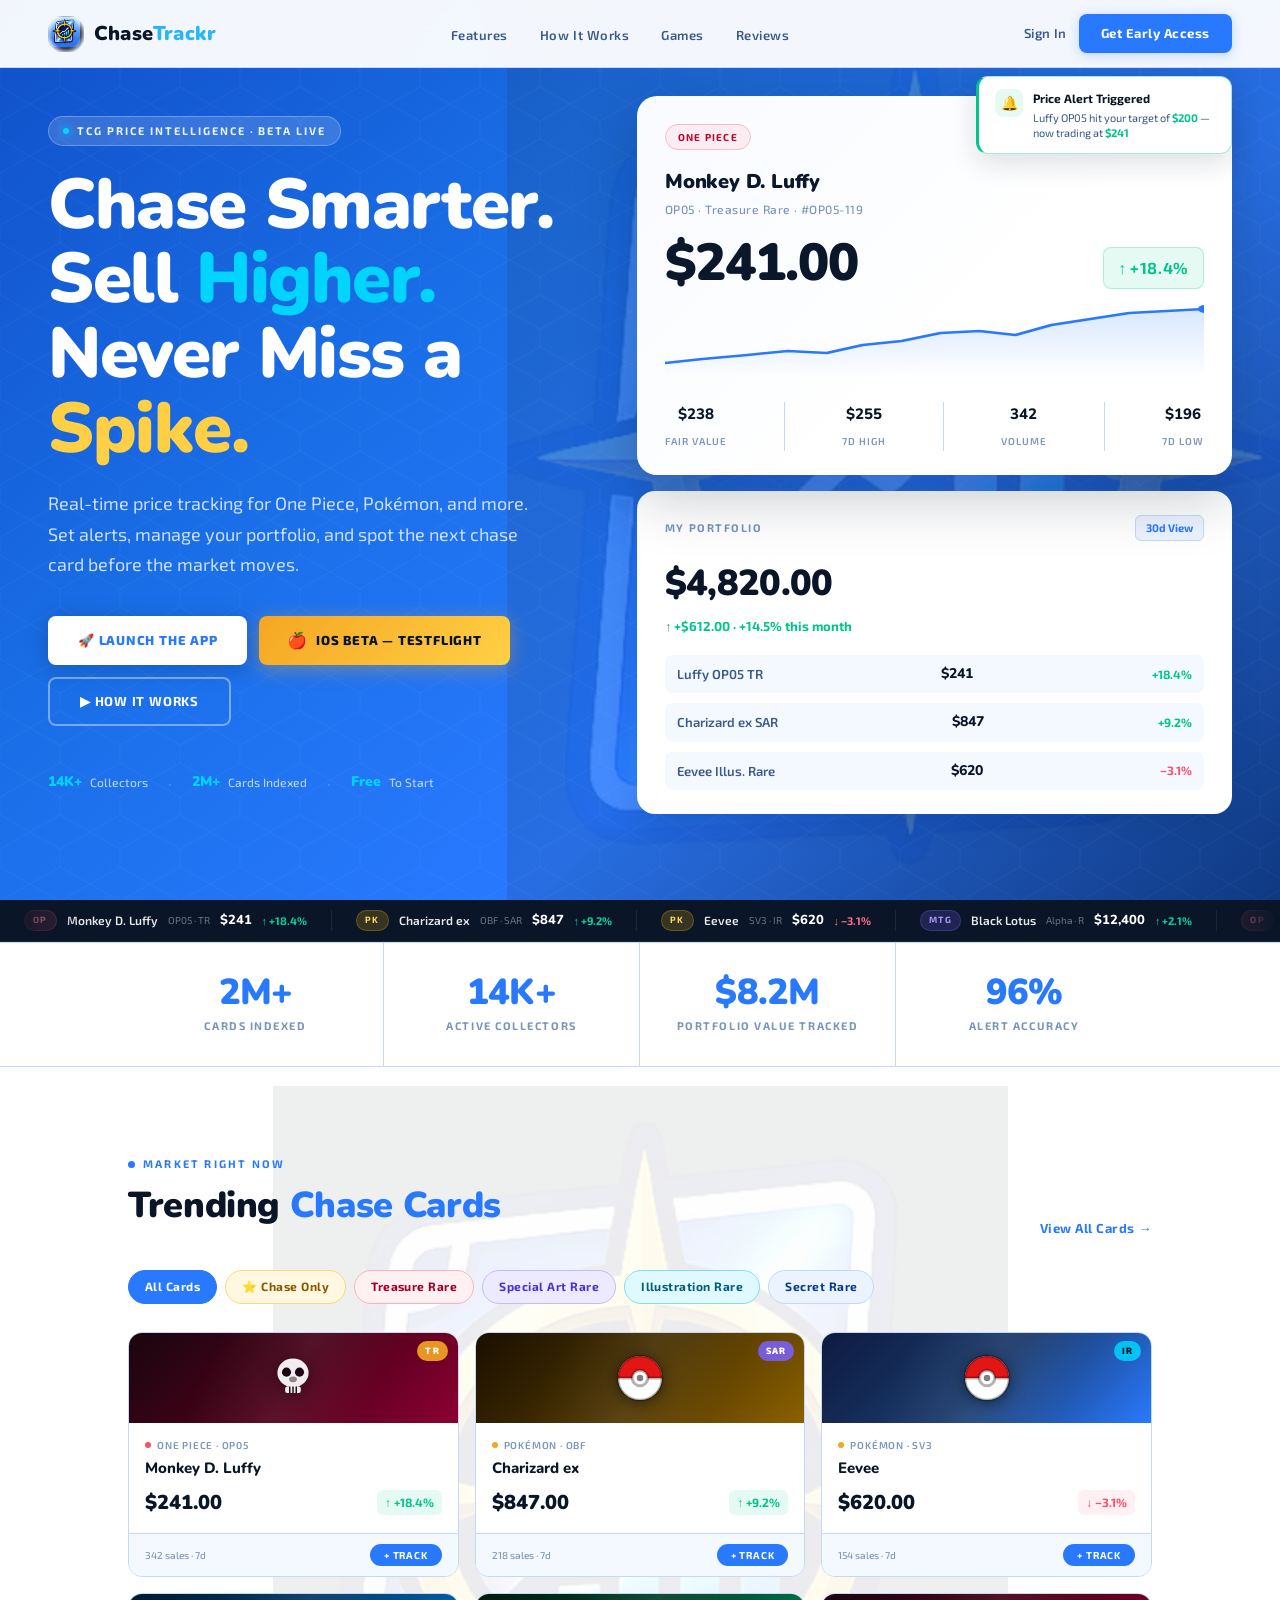
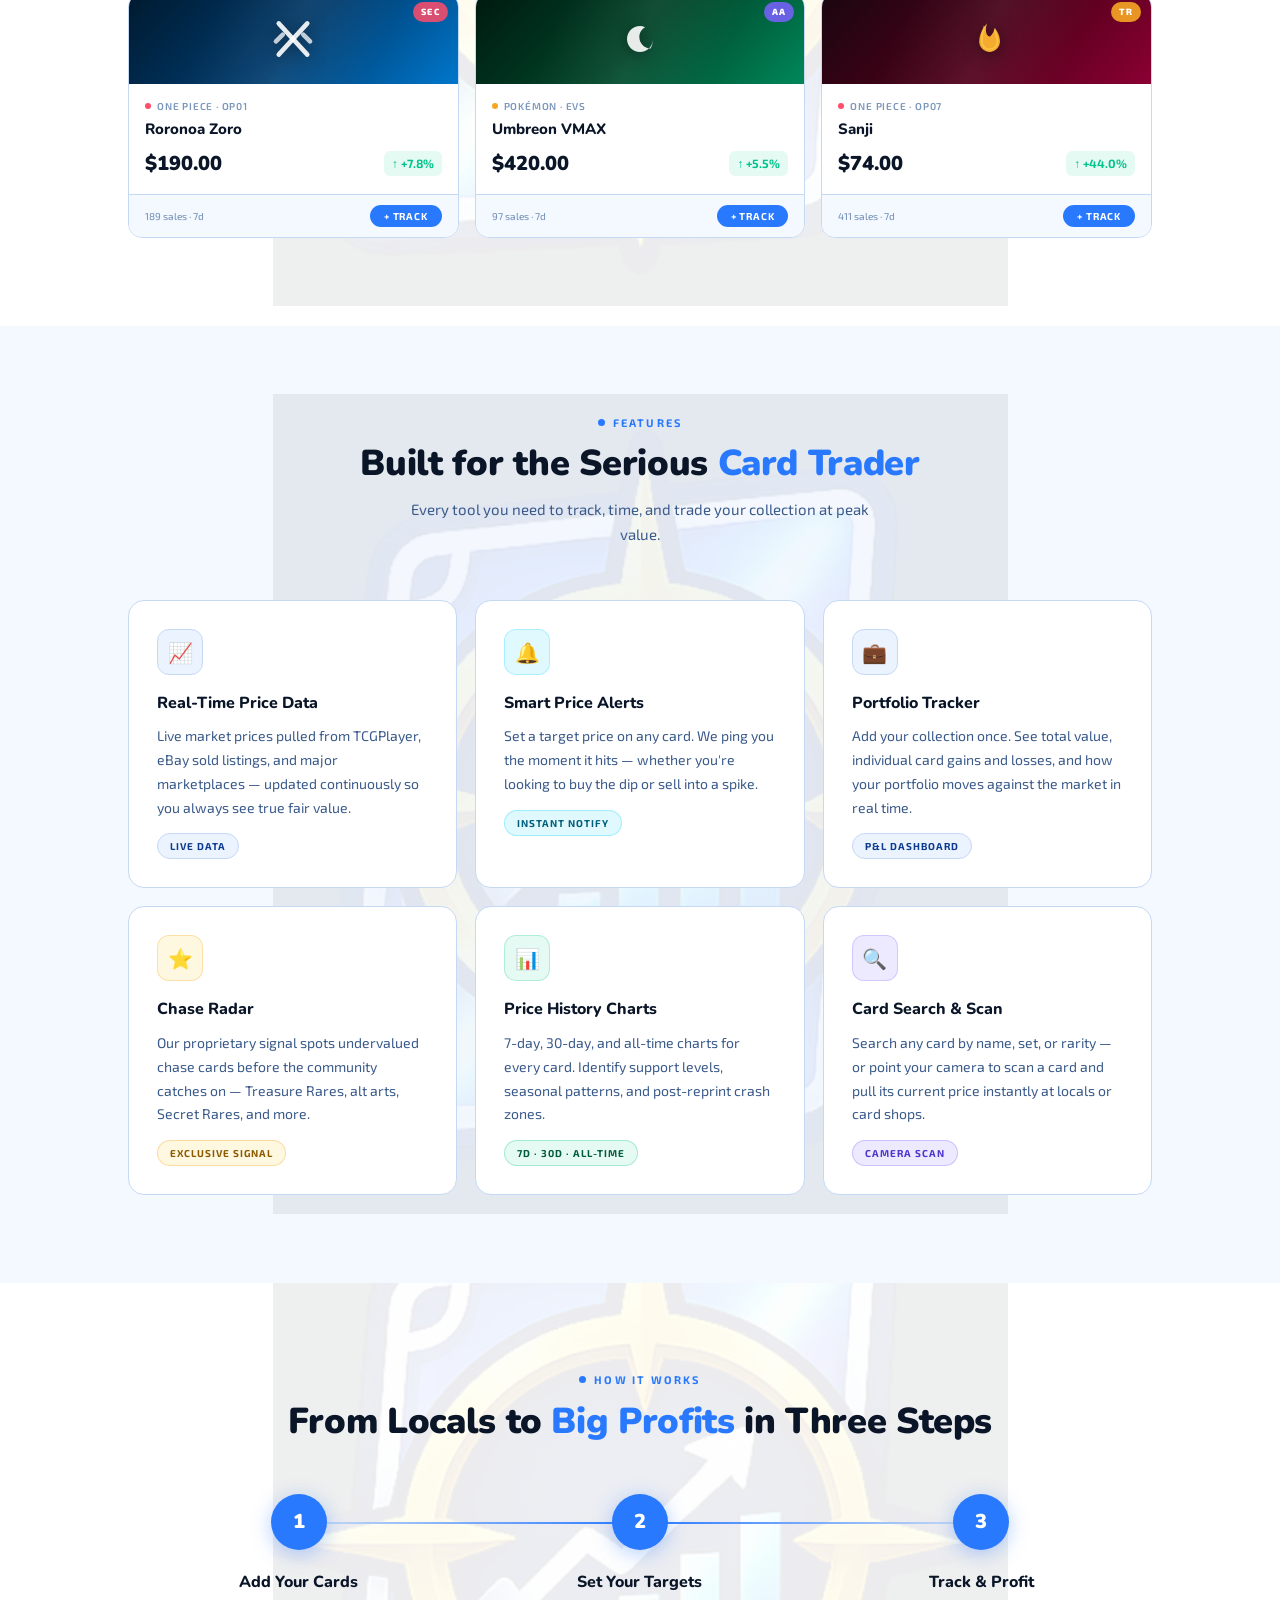
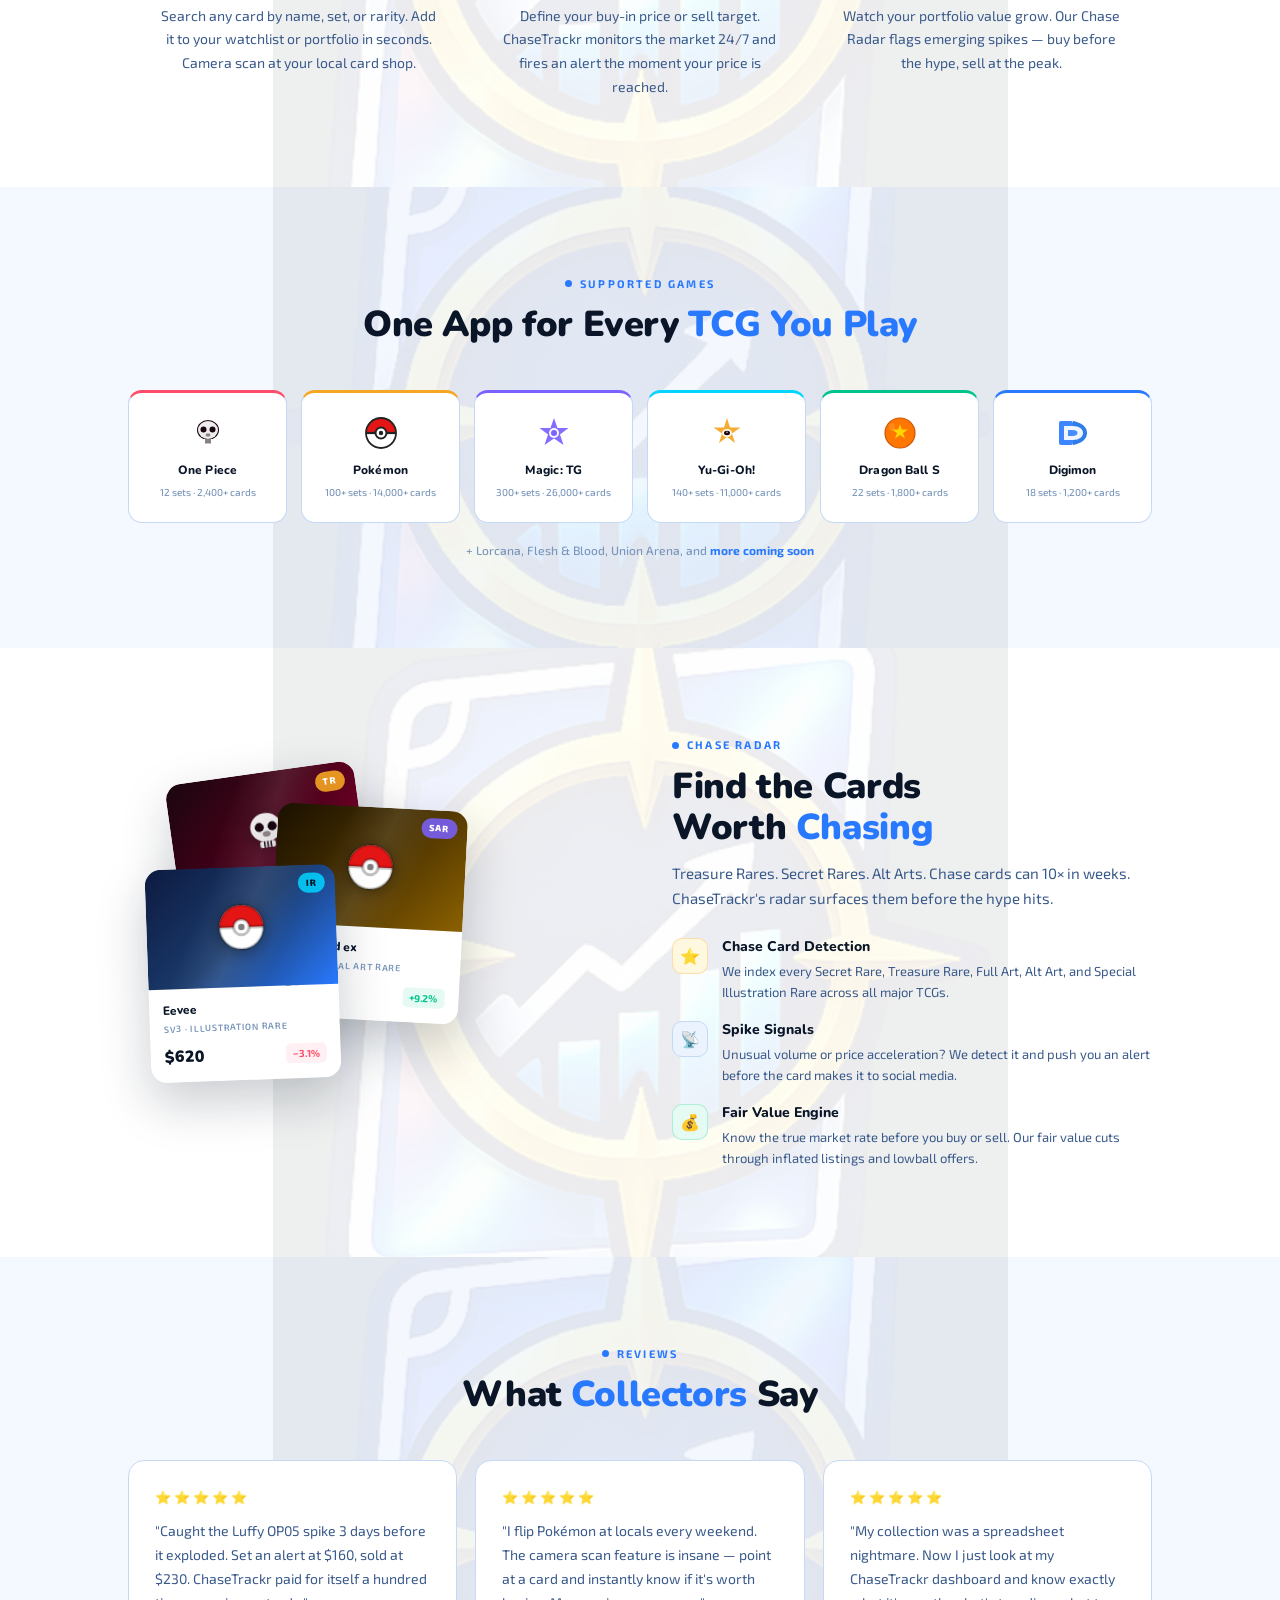
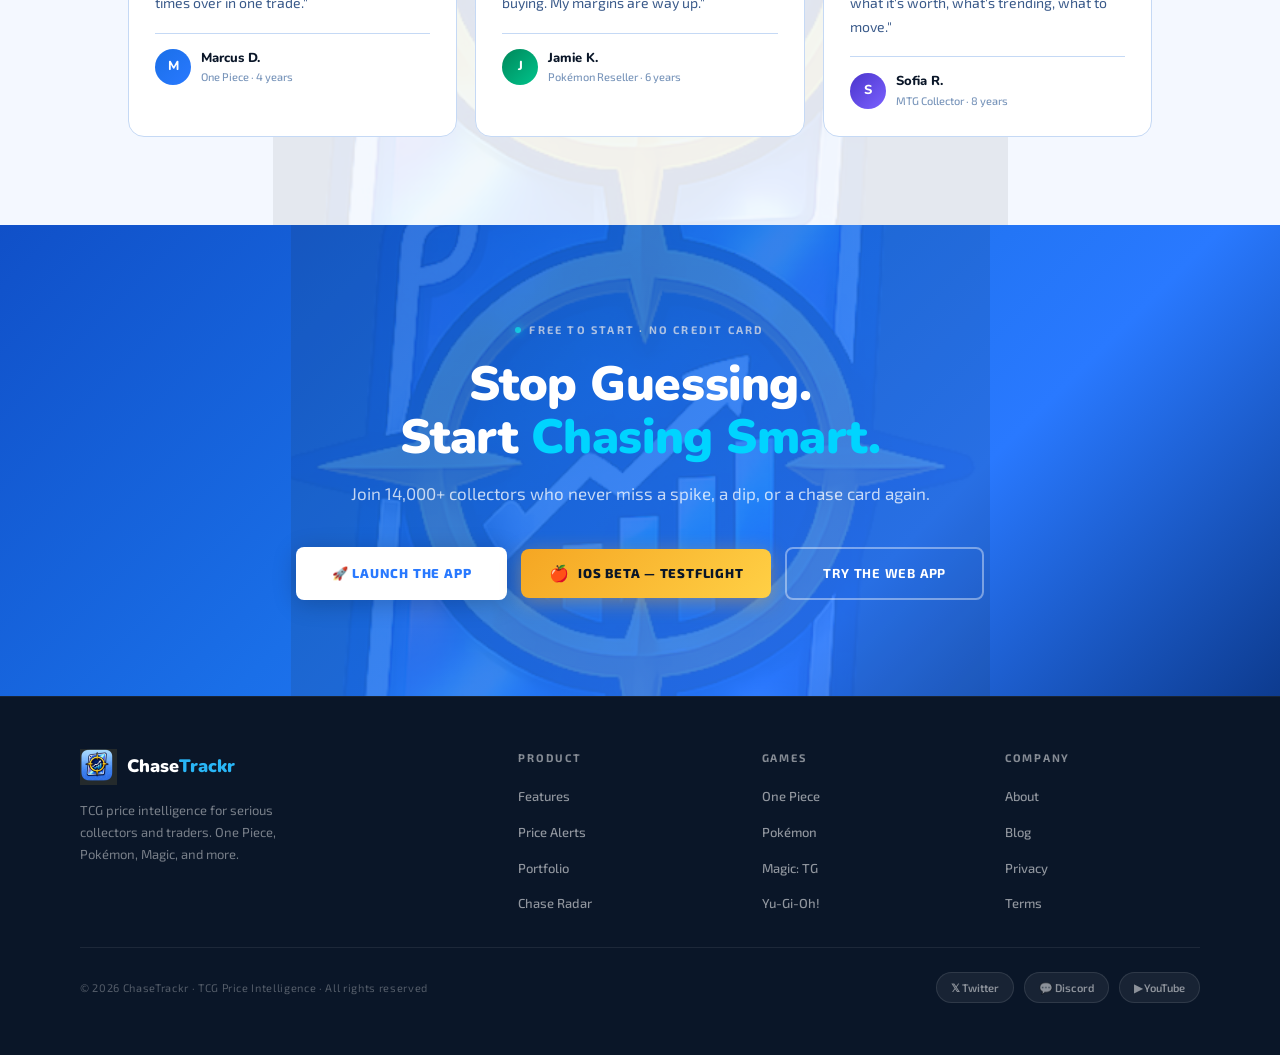
==== index.html @ caf16daa "Initial commit" ====
<!DOCTYPE html>
<html lang="en">
<head>
  <meta charset="UTF-8" />
  <meta name="viewport" content="width=device-width, initial-scale=1.0" />
  <title>ChaseTrackr — TCG Price Intelligence</title>
  <link rel="preconnect" href="https://fonts.googleapis.com" />
  <link rel="preconnect" href="https://fonts.gstatic.com" crossorigin />
  <link href="https://fonts.googleapis.com/css2?family=Nunito:wght@400;600;700;800;900&family=Exo+2:wght@400;500;600;700;800&display=swap" rel="stylesheet" />
  <style>
    *, *::before, *::after { box-sizing: border-box; margin: 0; padding: 0; }

    :root {
      --blue:      #2979FF;
      --blue-h:    #1A6FE8;
      --blue-deep: #0D3B8F;
      --blue-pale: #EBF3FF;
      --blue-pale2:#D6E8FF;
      --cyan:      #00D4FF;
      --cyan2:     #29B6F6;
      --gold:      #F5A623;
      --gold2:     #FFD045;
      --navy:      #0A1628;
      --bg:        #F4F8FF;
      --surface:   #EBF3FF;
      --white:     #FFFFFF;
      --border:    #C5D9F5;
      --border2:   #D8E8FF;
      --text:      #0A1628;
      --text-mid:  #3A5A8A;
      --muted:     #7A96BB;
      --green:     #00C48C;
      --green-bg:  #E6FAF4;
      --red:       #FF4D6A;
      --red-bg:    #FFF0F3;
      --purple:    #7B61FF;
    }

    html { scroll-behavior: smooth; }

    body {
      background: var(--bg);
      color: var(--text);
      font-family: 'Exo 2', sans-serif;
      font-size: 16px;
      line-height: 1.6;
      overflow-x: hidden;
    }

    /* ══ NAV ══════════════════════════════════════════════ */
    nav {
      position: fixed; top: 0; left: 0; right: 0; z-index: 200;
      display: flex; align-items: center; justify-content: space-between;
      padding: 0 48px; height: 68px;
      background: rgba(255,255,255,0.95);
      backdrop-filter: blur(20px);
      border-bottom: 1px solid var(--border);
      box-shadow: 0 1px 12px rgba(41,121,255,0.08);
    }

    .nav-logo { display: flex; align-items: center; gap: 10px; text-decoration: none; }

    .nav-icon {
      height: 36px; width: 36px;
      object-fit: cover; border-radius: 9px;
      display: block;
      -webkit-mask-image: radial-gradient(circle at center, black 55%, transparent 78%);
      mask-image: radial-gradient(circle at center, black 55%, transparent 78%);
    }

    .nav-wordmark {
      font-family: 'Nunito', sans-serif; font-size: 20px; font-weight: 900;
      letter-spacing: 0.01em; color: var(--navy);
    }
    .nav-wordmark .cyan { color: var(--cyan2); }

    .nav-links { display: flex; align-items: center; gap: 32px; list-style: none; }
    .nav-links a {
      font-size: 13px; font-weight: 600; letter-spacing: 0.04em;
      color: var(--text-mid); text-decoration: none; transition: color 0.18s;
    }
    .nav-links a:hover { color: var(--blue); }

    .nav-right { display: flex; align-items: center; gap: 12px; }

    .btn-nav-ghost {
      font-family: 'Exo 2', sans-serif; font-size: 13px; font-weight: 600;
      color: var(--text-mid); text-decoration: none; transition: color 0.18s;
      letter-spacing: 0.03em;
    }
    .btn-nav-ghost:hover { color: var(--blue); }

    .btn-nav {
      background: var(--blue); color: #fff;
      font-family: 'Exo 2', sans-serif; font-size: 13px; font-weight: 700;
      letter-spacing: 0.04em; border: none; border-radius: 8px;
      padding: 9px 22px; cursor: pointer; text-decoration: none;
      transition: background 0.18s, transform 0.15s, box-shadow 0.18s;
      box-shadow: 0 2px 12px rgba(41,121,255,0.28);
    }
    .btn-nav:hover { background: var(--blue-h); transform: translateY(-1px); box-shadow: 0 4px 18px rgba(41,121,255,0.38); }
    .btn-nav:active { transform: scale(0.97); }

    /* ══ HERO ═════════════════════════════════════════════ */
    .hero {
      position: relative;
      min-height: 100vh;
      display: grid; grid-template-columns: 1fr 1.1fr;
      align-items: center; gap: 48px;
      padding: 90px 48px 80px;
      background: linear-gradient(135deg, #1050C8 0%, #1A6FE8 35%, #2979FF 65%, #0D3B8F 100%);
      overflow: hidden;
    }

    /* hero background hex pattern */
    .hero::after {
      content: '';
      position: absolute; inset: 0;
      background-image: url("data:image/svg+xml,%3Csvg width='60' height='52' viewBox='0 0 60 52' xmlns='http://www.w3.org/2000/svg'%3E%3Cpath d='M30 0 L60 17.3 L60 34.7 L30 52 L0 34.7 L0 17.3 Z' fill='none' stroke='rgba(255,255,255,0.04)' stroke-width='1'/%3E%3C/svg%3E");
      background-size: 60px 52px;
      pointer-events: none; z-index: 0;
    }

    /* watermark on hero */
    .hero-watermark {
      position: absolute; top: 50%; right: -80px;
      transform: translateY(-50%);
      width: 900px; height: 900px;
      object-fit: contain;
      opacity: 0.13;
      filter: blur(0.5px);
      pointer-events: none; user-select: none; z-index: 0;
    }

    .hero-left { position: relative; z-index: 1; }

    .hero-eyebrow {
      display: inline-flex; align-items: center; gap: 8px;
      background: rgba(255,255,255,0.15); border: 1px solid rgba(255,255,255,0.25);
      border-radius: 100px; padding: 5px 14px; margin-bottom: 22px;
    }
    .eyebrow-dot {
      width: 6px; height: 6px; border-radius: 50%; background: var(--cyan);
      box-shadow: 0 0 8px var(--cyan);
      animation: blink 2s ease-in-out infinite;
    }
    @keyframes blink { 0%,100%{opacity:1} 50%{opacity:0.3} }
    .eyebrow-text {
      font-size: 11px; font-weight: 700; letter-spacing: 0.18em;
      text-transform: uppercase; color: rgba(255,255,255,0.9);
    }

    .hero-h1 {
      font-family: 'Nunito', sans-serif; font-weight: 900;
      font-size: clamp(44px, 5.5vw, 74px); letter-spacing: -0.02em;
      line-height: 1.06; margin-bottom: 22px; color: #fff;
    }
    .hero-h1 .cyan { color: var(--cyan); }
    .hero-h1 .gold { color: var(--gold2); }

    .hero-sub {
      font-size: 18px; font-weight: 400; color: rgba(255,255,255,0.78);
      max-width: 500px; line-height: 1.7; margin-bottom: 36px;
    }

    .hero-ctas { display: flex; align-items: center; gap: 12px; flex-wrap: wrap; margin-bottom: 44px; }

    .btn-hero-primary {
      background: #fff; color: var(--blue);
      font-family: 'Exo 2', sans-serif; font-size: 13px; font-weight: 800;
      letter-spacing: 0.06em; text-transform: uppercase;
      border: none; border-radius: 8px; padding: 14px 30px;
      cursor: pointer; text-decoration: none; display: inline-block;
      box-shadow: 0 4px 24px rgba(0,0,0,0.2);
      transition: transform 0.15s, box-shadow 0.18s;
    }
    .btn-hero-primary:hover { transform: translateY(-2px); box-shadow: 0 8px 32px rgba(0,0,0,0.28); }
    .btn-hero-primary:active { transform: scale(0.97); }

    .btn-hero-outline {
      background: transparent; color: #fff;
      font-family: 'Exo 2', sans-serif; font-size: 13px; font-weight: 700;
      letter-spacing: 0.06em; text-transform: uppercase;
      border: 2px solid rgba(255,255,255,0.4); border-radius: 8px;
      padding: 12px 30px; cursor: pointer; text-decoration: none; display: inline-block;
      transition: border-color 0.18s, background 0.18s, transform 0.15s;
    }
    .btn-hero-outline:hover { border-color: rgba(255,255,255,0.8); background: rgba(255,255,255,0.1); transform: translateY(-2px); }

    .btn-beta {
      background: linear-gradient(135deg, var(--gold), #FFD045);
      color: var(--navy);
      font-family: 'Exo 2', sans-serif; font-size: 13px; font-weight: 800;
      letter-spacing: 0.06em; text-transform: uppercase;
      border: none; border-radius: 8px; padding: 14px 28px;
      cursor: pointer; text-decoration: none; display: inline-flex;
      align-items: center; gap: 8px;
      box-shadow: 0 4px 20px rgba(245,166,35,0.4);
      transition: filter 0.18s, transform 0.15s, box-shadow 0.18s;
      white-space: nowrap;
    }
    .btn-beta:hover { filter: brightness(1.08); transform: translateY(-2px); box-shadow: 0 8px 28px rgba(245,166,35,0.55); }
    .btn-beta:active { transform: scale(0.97); }
    .btn-beta-icon { font-size: 16px; line-height: 1; }

    .hero-trust {
      display: flex; align-items: center; gap: 20px; flex-wrap: wrap;
    }
    .trust-item {
      display: flex; align-items: center; gap: 8px;
      font-size: 12px; font-weight: 500; color: rgba(255,255,255,0.68);
    }
    .trust-num {
      font-family: 'Nunito', sans-serif; font-size: 14px; font-weight: 900;
      color: var(--cyan);
    }
    .trust-sep { color: rgba(255,255,255,0.25); font-size: 16px; }

    /* ── hero right: price card UI ── */
    .hero-right {
      position: relative; z-index: 1;
      display: flex; flex-direction: column; gap: 16px;
    }

    .price-card {
      background: #fff; border-radius: 20px;
      padding: 28px 28px 24px;
      box-shadow: 0 20px 60px rgba(10,22,40,0.25), 0 0 0 1px rgba(41,121,255,0.1);
      position: relative; overflow: hidden;
    }
    .price-card::before {
      content: ''; position: absolute; inset: 0;
      background: linear-gradient(135deg, rgba(41,121,255,0.03) 0%, transparent 60%);
      pointer-events: none;
    }

    .pc-top { display: flex; align-items: center; justify-content: space-between; margin-bottom: 16px; }
    .pc-game-badge {
      font-family: 'Exo 2', sans-serif; font-size: 10px; font-weight: 700;
      letter-spacing: 0.12em; text-transform: uppercase;
      padding: 4px 12px; border-radius: 100px;
    }
    .badge-op { background: #FFF0F2; color: #C0002B; border: 1px solid #FFBCC6; }
    .badge-pk { background: #FFF8E0; color: #7A5000; border: 1px solid #FFE08A; }
    .pc-alert {
      display: flex; align-items: center; gap: 5px;
      font-size: 10px; font-weight: 700; letter-spacing: 0.08em; text-transform: uppercase;
      color: var(--green); background: var(--green-bg);
      border: 1px solid rgba(0,196,140,0.3); border-radius: 100px; padding: 4px 10px;
    }
    .pc-alert-dot { width: 5px; height: 5px; border-radius: 50%; background: var(--green); box-shadow: 0 0 6px var(--green); }

    .pc-name {
      font-family: 'Nunito', sans-serif; font-size: 20px; font-weight: 900;
      color: var(--navy); letter-spacing: -0.01em; margin-bottom: 2px;
    }
    .pc-set { font-size: 12px; font-weight: 500; color: var(--muted); margin-bottom: 18px; letter-spacing: 0.04em; }

    .pc-price-row { display: flex; align-items: flex-end; justify-content: space-between; margin-bottom: 16px; }
    .pc-price {
      font-family: 'Nunito', sans-serif; font-size: 52px; font-weight: 900;
      color: var(--navy); letter-spacing: -0.02em; line-height: 1;
    }
    .pc-up {
      font-family: 'Exo 2', sans-serif; font-size: 16px; font-weight: 700;
      color: var(--green); background: var(--green-bg);
      border: 1px solid rgba(0,196,140,0.25); border-radius: 8px;
      padding: 7px 14px; letter-spacing: 0.04em;
    }
    .pc-dn {
      font-family: 'Exo 2', sans-serif; font-size: 16px; font-weight: 700;
      color: var(--red); background: var(--red-bg);
      border: 1px solid rgba(255,77,106,0.25); border-radius: 8px;
      padding: 7px 14px; letter-spacing: 0.04em;
    }

    .pc-chart { width: 100%; height: 72px; margin-bottom: 18px; }

    .pc-footer { display: flex; justify-content: space-between; }
    .pc-stat { text-align: center; }
    .pc-stat-val {
      font-family: 'Nunito', sans-serif; font-size: 15px; font-weight: 800;
      color: var(--navy); display: block;
    }
    .pc-stat-lbl { font-size: 10px; font-weight: 600; color: var(--muted); letter-spacing: 0.1em; text-transform: uppercase; }

    .pc-divider { width: 1px; background: var(--border); }

    /* portfolio card */
    .portfolio-card {
      background: #fff; border-radius: 18px; padding: 24px 28px;
      box-shadow: 0 8px 32px rgba(10,22,40,0.12), 0 0 0 1px rgba(41,121,255,0.08);
    }
    .port-top { display: flex; align-items: center; justify-content: space-between; margin-bottom: 14px; }
    .port-lbl { font-size: 11px; font-weight: 700; letter-spacing: 0.14em; text-transform: uppercase; color: var(--muted); }
    .port-period {
      font-size: 11px; font-weight: 700; color: var(--blue);
      background: var(--blue-pale); border: 1px solid var(--border);
      border-radius: 6px; padding: 3px 10px;
    }
    .port-total {
      font-family: 'Nunito', sans-serif; font-size: 36px; font-weight: 900;
      color: var(--navy); letter-spacing: -0.02em; margin-bottom: 4px;
    }
    .port-gain { font-size: 13px; font-weight: 700; color: var(--green); margin-bottom: 18px; }

    .port-rows { display: flex; flex-direction: column; gap: 10px; }
    .port-row {
      display: flex; align-items: center; justify-content: space-between;
      padding: 8px 12px; background: var(--bg); border-radius: 8px;
    }
    .port-card-name { font-size: 13px; font-weight: 600; color: var(--text-mid); }
    .port-card-val { font-family: 'Nunito', sans-serif; font-size: 14px; font-weight: 800; color: var(--navy); }
    .port-card-chg { font-size: 12px; font-weight: 700; }
    .up { color: var(--green); }
    .dn { color: var(--red); }

    /* alert toast */
    .alert-toast {
      position: absolute; top: -20px; right: 0;
      background: #fff; border: 1px solid rgba(0,196,140,0.35);
      border-left: 3px solid var(--green);
      border-radius: 12px; padding: 12px 16px;
      display: flex; align-items: flex-start; gap: 10px;
      width: 256px;
      box-shadow: 0 8px 28px rgba(10,22,40,0.14);
      animation: float-toast 4s ease-in-out infinite;
      z-index: 5;
    }
    @keyframes float-toast { 0%,100%{transform:translateY(0)} 50%{transform:translateY(-6px)} }
    .toast-icon {
      width: 28px; height: 28px; border-radius: 8px;
      background: var(--green-bg); display: flex; align-items: center;
      justify-content: center; font-size: 14px; flex-shrink: 0;
    }
    .toast-title { font-size: 12px; font-weight: 700; color: var(--navy); margin-bottom: 2px; }
    .toast-body { font-size: 11px; color: var(--text-mid); line-height: 1.4; }
    .toast-hi { color: var(--green); font-weight: 700; }

    /* ══ TICKER ═══════════════════════════════════════════ */
    .ticker {
      background: var(--navy); border-bottom: 1px solid rgba(255,255,255,0.08);
      padding: 10px 0; overflow: hidden; position: relative; z-index: 1;
    }
    .ticker::before, .ticker::after {
      content: ''; position: absolute; top: 0; bottom: 0; width: 80px; z-index: 2;
    }
    .ticker::before { left: 0; background: linear-gradient(90deg, var(--navy), transparent); }
    .ticker::after  { right: 0; background: linear-gradient(-90deg, var(--navy), transparent); }

    .ticker-track {
      display: flex; width: max-content;
      animation: ticker-scroll 42s linear infinite;
    }
    @keyframes ticker-scroll { from{transform:translateX(0)} to{transform:translateX(-50%)} }

    .tick-item {
      display: flex; align-items: center; gap: 10px;
      padding: 0 24px; border-right: 1px solid rgba(255,255,255,0.08);
      white-space: nowrap;
    }
    .tick-game {
      font-size: 9px; font-weight: 700; letter-spacing: 0.14em; padding: 2px 8px; border-radius: 100px;
    }
    .tg-op { background: rgba(255,77,106,0.18); color: #FF8099; border: 1px solid rgba(255,77,106,0.25); }
    .tg-pk { background: rgba(255,193,7,0.18); color: #FFD45A; border: 1px solid rgba(255,193,7,0.25); }
    .tg-mtg { background: rgba(123,97,255,0.2); color: #A998FF; border: 1px solid rgba(123,97,255,0.3); }
    .tick-name { font-size: 12px; font-weight: 600; color: rgba(255,255,255,0.9); }
    .tick-set { font-size: 10px; color: rgba(255,255,255,0.4); }
    .tick-price { font-family: 'Nunito', sans-serif; font-size: 13px; font-weight: 800; color: #fff; }
    .tick-up { font-size: 11px; font-weight: 700; color: #00D49A; }
    .tick-dn { font-size: 11px; font-weight: 700; color: #FF6B85; }

    /* ══ SECTIONS SHARED ══════════════════════════════════ */
    section { position: relative; z-index: 1; overflow: hidden; }

    /* watermark on non-hero sections */
    section:not(.hero)::before {
      content: '';
      position: absolute; top: 50%; left: 50%;
      transform: translate(-50%, -50%);
      width: 820px; height: 820px;
      background: url('Logo background.png') center / contain no-repeat;
      opacity: 0.07;
      filter: blur(0.5px);
      pointer-events: none; user-select: none; z-index: 0;
    }

    .section-wrap {
      max-width: 1120px; margin: 0 auto; padding: 88px 48px;
      position: relative; z-index: 1;
    }

    .section-label { display: flex; align-items: center; gap: 8px; margin-bottom: 12px; }
    .sdot { width: 7px; height: 7px; border-radius: 50%; background: var(--blue); }
    .stag { font-size: 11px; font-weight: 700; letter-spacing: 0.2em; text-transform: uppercase; color: var(--blue); }

    .section-h2 {
      font-family: 'Nunito', sans-serif; font-weight: 900;
      font-size: clamp(24px, 3vw, 36px); letter-spacing: -0.01em;
      color: var(--navy); margin-bottom: 12px; line-height: 1.15;
    }
    .section-h2 .blue { color: var(--blue); }
    .section-h2 .cyan { color: var(--cyan2); }
    .section-sub { font-size: 15px; color: var(--text-mid); line-height: 1.7; max-width: 500px; }

    /* ══ STATS ════════════════════════════════════════════ */
    .stats-section { background: var(--white); border-top: 1px solid var(--border); border-bottom: 1px solid var(--border); }
    .stats-inner {
      max-width: 1120px; margin: 0 auto; padding: 0 48px;
      display: grid; grid-template-columns: repeat(4,1fr);
    }
    .stat-item {
      padding: 32px 24px; text-align: center;
      border-right: 1px solid var(--border);
    }
    .stat-item:last-child { border-right: none; }
    .stat-num {
      font-family: 'Nunito', sans-serif; font-size: 36px; font-weight: 900;
      color: var(--blue); letter-spacing: -0.02em; line-height: 1; margin-bottom: 6px;
    }
    .stat-label { font-size: 11px; font-weight: 700; letter-spacing: 0.14em; text-transform: uppercase; color: var(--muted); }

    /* ══ TRENDING CARDS (TCGPlayer-style grid) ════════════ */
    .trending-section { background: var(--white); }

    .trending-header {
      display: flex; align-items: flex-end; justify-content: space-between;
      margin-bottom: 32px;
    }
    .trending-header-left {}
    .see-all {
      font-size: 13px; font-weight: 700; color: var(--blue); text-decoration: none;
      letter-spacing: 0.04em; transition: color 0.15s;
      display: flex; align-items: center; gap: 4px;
    }
    .see-all:hover { color: var(--blue-h); }

    .rarity-filters {
      display: flex; gap: 8px; flex-wrap: wrap; margin-bottom: 28px;
    }
    .rarity-chip {
      font-family: 'Exo 2', sans-serif; font-size: 12px; font-weight: 700;
      letter-spacing: 0.04em; border-radius: 100px; padding: 6px 16px;
      cursor: pointer; border: 1px solid transparent; transition: all 0.15s;
    }
    .chip-active { background: var(--blue); color: #fff; border-color: var(--blue); }
    .chip-all { background: var(--blue); color: #fff; border-color: var(--blue); }
    .chip-chase { background: #FFF8E0; color: #8B5A00; border-color: #FFD580; }
    .chip-chase:hover { background: #FFE9A0; }
    .chip-tr { background: #FFF0F2; color: #A0002A; border-color: #FFB0BF; }
    .chip-tr:hover { background: #FFD8DF; }
    .chip-sar { background: #EDE9FF; color: #4B35CC; border-color: #C5BAFF; }
    .chip-sar:hover { background: #DDD6FF; }
    .chip-ir { background: #E0F9FF; color: #005F7A; border-color: #80DDEF; }
    .chip-ir:hover { background: #B8F0FF; }
    .chip-sec { background: var(--blue-pale); color: var(--blue-deep); border-color: var(--border); }
    .chip-sec:hover { background: var(--blue-pale2); }

    .cards-grid { display: grid; grid-template-columns: repeat(3, 1fr); gap: 16px; }

    .card-tile {
      background: var(--white); border: 1px solid var(--border); border-radius: 14px;
      padding: 0; overflow: hidden; cursor: pointer;
      transition: transform 0.18s, box-shadow 0.18s, border-color 0.18s;
    }
    .card-tile:hover {
      transform: translateY(-3px);
      box-shadow: 0 12px 36px rgba(41,121,255,0.13);
      border-color: var(--blue);
    }

    .ct-banner {
      height: 90px; position: relative; overflow: hidden;
      display: flex; align-items: center; justify-content: center;
    }
    .ct-banner-op  { background: linear-gradient(135deg, #1a0610, #4A0018, #8B0032); }
    .ct-banner-pk  { background: linear-gradient(135deg, #1a1000, #4A3200, #8B6000); }
    .ct-banner-pk2 { background: linear-gradient(135deg, #0D1A40, #1A3A6B, #2979FF); }
    .ct-banner-mtg { background: linear-gradient(135deg, #1a0040, #3B1B8F, #7B61FF); }
    .ct-banner-op2 { background: linear-gradient(135deg, #001A30, #003A6B, #0077CC); }
    .ct-banner-pk3 { background: linear-gradient(135deg, #001A10, #004428, #00875A); }

    .ct-holo {
      position: absolute; inset: 0;
      background: linear-gradient(115deg, transparent 25%, rgba(255,255,255,0.07) 50%, transparent 75%);
    }
    .ct-emoji { width: 52px; height: 52px; position: relative; z-index: 1; filter: drop-shadow(0 2px 8px rgba(0,0,0,0.5)); }
    .ct-rarity {
      position: absolute; top: 8px; right: 10px;
      font-size: 9px; font-weight: 800; letter-spacing: 0.12em; text-transform: uppercase;
      padding: 3px 8px; border-radius: 100px;
    }
    .r-tr { background: rgba(245,166,35,0.9); color: #fff; }
    .r-sar { background: rgba(123,97,255,0.85); color: #fff; }
    .r-ir { background: rgba(0,212,255,0.85); color: var(--navy); }
    .r-sec { background: rgba(255,77,106,0.85); color: #fff; }
    .r-sr { background: rgba(0,196,140,0.85); color: #fff; }

    .ct-body { padding: 14px 16px; }
    .ct-game-row { display: flex; align-items: center; gap: 6px; margin-bottom: 6px; }
    .ct-game-dot { width: 6px; height: 6px; border-radius: 50%; flex-shrink: 0; }
    .dot-op { background: var(--red); }
    .dot-pk { background: var(--gold); }
    .dot-mtg { background: var(--purple); }
    .ct-set { font-size: 10px; font-weight: 600; color: var(--muted); letter-spacing: 0.08em; text-transform: uppercase; }

    .ct-name { font-family: 'Nunito', sans-serif; font-size: 15px; font-weight: 800; color: var(--navy); margin-bottom: 10px; line-height: 1.2; }

    .ct-price-row { display: flex; align-items: center; justify-content: space-between; }
    .ct-price { font-family: 'Nunito', sans-serif; font-size: 20px; font-weight: 900; color: var(--navy); }
    .ct-chg { font-size: 12px; font-weight: 700; border-radius: 6px; padding: 3px 8px; }
    .chg-up { color: var(--green); background: var(--green-bg); }
    .chg-dn { color: var(--red); background: var(--red-bg); }

    .ct-footer {
      display: flex; align-items: center; justify-content: space-between;
      padding: 10px 16px; border-top: 1px solid var(--border);
      background: var(--bg);
    }
    .ct-vol { font-size: 10px; color: var(--muted); font-weight: 500; }
    .ct-track-btn {
      font-family: 'Exo 2', sans-serif; font-size: 10px; font-weight: 700;
      letter-spacing: 0.08em; text-transform: uppercase;
      background: var(--blue); color: #fff; border: none;
      border-radius: 100px; padding: 5px 14px; cursor: pointer;
      transition: background 0.15s;
    }
    .ct-track-btn:hover { background: var(--blue-h); }

    /* ══ FEATURES ═════════════════════════════════════════ */
    .features-section { background: var(--bg); }

    .features-header { text-align: center; margin-bottom: 52px; }
    .features-header .section-label { justify-content: center; }
    .features-header .section-sub { margin: 0 auto; text-align: center; }

    .features-grid { display: grid; grid-template-columns: repeat(3, 1fr); gap: 18px; }

    .feat-card {
      background: var(--white); border: 1px solid var(--border); border-radius: 16px;
      padding: 28px; transition: transform 0.18s, box-shadow 0.18s, border-color 0.18s;
    }
    .feat-card:hover { transform: translateY(-3px); box-shadow: 0 10px 36px rgba(41,121,255,0.1); border-color: rgba(41,121,255,0.35); }

    .feat-icon {
      width: 46px; height: 46px; border-radius: 12px;
      display: flex; align-items: center; justify-content: center; font-size: 20px;
      margin-bottom: 16px;
    }
    .fi-blue { background: var(--blue-pale); border: 1px solid var(--border); }
    .fi-cyan { background: #E0F9FF; border: 1px solid rgba(0,212,255,0.25); }
    .fi-gold { background: #FFF8E0; border: 1px solid rgba(245,166,35,0.3); }
    .fi-green { background: var(--green-bg); border: 1px solid rgba(0,196,140,0.25); }
    .fi-purple { background: #EDE9FF; border: 1px solid rgba(123,97,255,0.25); }
    .fi-red { background: var(--red-bg); border: 1px solid rgba(255,77,106,0.25); }

    .feat-title { font-family: 'Nunito', sans-serif; font-size: 16px; font-weight: 800; color: var(--navy); margin-bottom: 8px; }
    .feat-body { font-size: 14px; color: var(--text-mid); line-height: 1.7; }

    .feat-pill {
      display: inline-block; margin-top: 14px;
      font-size: 10px; font-weight: 700; letter-spacing: 0.1em; text-transform: uppercase;
      border-radius: 100px; padding: 4px 12px;
    }
    .pill-blue { background: var(--blue-pale); color: var(--blue-deep); border: 1px solid var(--border); }
    .pill-cyan { background: #E0F9FF; color: #005F7A; border: 1px solid rgba(0,212,255,0.3); }
    .pill-gold { background: #FFF8E0; color: #8B5A00; border: 1px solid rgba(245,166,35,0.35); }
    .pill-green { background: var(--green-bg); color: #005C3B; border: 1px solid rgba(0,196,140,0.3); }
    .pill-purple { background: #EDE9FF; color: #4B35CC; border: 1px solid rgba(123,97,255,0.3); }
    .pill-red { background: var(--red-bg); color: #A0002A; border: 1px solid rgba(255,77,106,0.3); }

    /* ══ HOW IT WORKS ═════════════════════════════════════ */
    .how-section { background: var(--white); }

    .steps-grid { display: grid; grid-template-columns: repeat(3,1fr); gap: 0; margin-top: 52px; position: relative; }
    .steps-grid::before {
      content: ''; position: absolute;
      top: 28px; left: calc(16.66% + 16px); right: calc(16.66% + 16px);
      height: 2px;
      background: linear-gradient(90deg, var(--border), var(--blue), var(--border));
    }

    .step-item { text-align: center; padding: 0 28px; }
    .step-num-wrap { display: flex; justify-content: center; margin-bottom: 20px; }
    .step-num {
      width: 56px; height: 56px; border-radius: 50%;
      background: var(--blue); color: #fff;
      display: flex; align-items: center; justify-content: center;
      font-family: 'Nunito', sans-serif; font-size: 20px; font-weight: 900;
      box-shadow: 0 4px 20px rgba(41,121,255,0.35);
      position: relative; z-index: 1;
    }
    .step-title { font-family: 'Nunito', sans-serif; font-size: 16px; font-weight: 800; color: var(--navy); margin-bottom: 8px; }
    .step-body { font-size: 14px; color: var(--text-mid); line-height: 1.7; }

    /* ══ SUPPORTED GAMES ══════════════════════════════════ */
    .games-section { background: var(--bg); }

    .games-header { text-align: center; margin-bottom: 44px; }
    .games-header .section-label { justify-content: center; }

    .games-grid { display: grid; grid-template-columns: repeat(6,1fr); gap: 14px; }

    .game-card {
      background: var(--white); border: 1px solid var(--border); border-radius: 14px;
      padding: 22px 14px; text-align: center; cursor: default;
      transition: transform 0.18s, box-shadow 0.18s;
    }
    .game-card:hover { transform: translateY(-3px); box-shadow: 0 8px 28px rgba(41,121,255,0.1); }

    .game-card.gop  { border-top: 3px solid #FF4D6A; }
    .game-card.gpk  { border-top: 3px solid #F5A623; }
    .game-card.gmtg { border-top: 3px solid #7B61FF; }
    .game-card.gygo { border-top: 3px solid #00D4FF; }
    .game-card.gdbs { border-top: 3px solid #00C48C; }
    .game-card.gdigi{ border-top: 3px solid #2979FF; }

    .game-icon { width: 36px; height: 36px; margin: 0 auto 10px; display: block; }
    .game-name { font-family: 'Nunito', sans-serif; font-size: 12px; font-weight: 800; color: var(--navy); margin-bottom: 4px; letter-spacing: 0.01em; }
    .game-count { font-size: 10px; color: var(--muted); font-weight: 500; }

    .games-more { text-align: center; margin-top: 18px; font-size: 12px; color: var(--muted); font-weight: 500; }
    .games-more span { color: var(--blue); font-weight: 700; }

    /* ══ CHASE SPOTLIGHT ══════════════════════════════════ */
    .chase-section { background: var(--white); }
    .chase-grid { display: grid; grid-template-columns: 1fr 1fr; gap: 64px; align-items: center; }

    .chase-cards-visual { position: relative; height: 400px; }

    .chase-card-el {
      position: absolute; border-radius: 16px; overflow: hidden;
      box-shadow: 0 20px 50px rgba(10,22,40,0.22);
    }
    .cc1 { width: 190px; top: 20px; left: 50px; transform: rotate(-8deg); z-index: 1; }
    .cc2 { width: 190px; top: 55px; left: 145px; transform: rotate(3deg); z-index: 2; }
    .cc3 { width: 190px; top: 115px; left: 20px; transform: rotate(-2deg); z-index: 3; }

    .cc-banner {
      height: 120px; position: relative;
      display: flex; align-items: center; justify-content: center;
    }
    .cc-shine { position: absolute; inset: 0; background: linear-gradient(115deg, transparent 30%, rgba(255,255,255,0.1) 50%, transparent 70%); }
    .cc-card-emoji { width: 52px; height: 52px; position: relative; z-index: 1; filter: drop-shadow(0 2px 8px rgba(0,0,0,0.4)); }
    .cc-rar {
      position: absolute; bottom: 6px; right: 8px;
      font-size: 8px; font-weight: 800; letter-spacing: 0.14em; text-transform: uppercase;
      padding: 2px 7px; border-radius: 100px;
    }
    .cc-body { padding: 12px 14px; background: #fff; }
    .cc-cname { font-family: 'Nunito', sans-serif; font-size: 12px; font-weight: 800; color: var(--navy); margin-bottom: 2px; }
    .cc-cset { font-size: 9px; font-weight: 600; color: var(--muted); letter-spacing: 0.08em; text-transform: uppercase; margin-bottom: 8px; }
    .cc-price-row { display: flex; align-items: center; justify-content: space-between; }
    .cc-cprice { font-family: 'Nunito', sans-serif; font-size: 16px; font-weight: 900; color: var(--navy); }
    .cc-cchg { font-size: 10px; font-weight: 700; border-radius: 5px; padding: 2px 7px; }

    .chase-text .section-label { margin-bottom: 12px; }
    .chase-list { margin-top: 24px; display: flex; flex-direction: column; gap: 16px; }
    .chase-item { display: flex; gap: 14px; align-items: flex-start; }
    .ci-icon {
      width: 36px; height: 36px; border-radius: 10px; flex-shrink: 0;
      display: flex; align-items: center; justify-content: center; font-size: 16px; margin-top: 2px;
    }
    .ci-title { font-family: 'Nunito', sans-serif; font-size: 14px; font-weight: 800; color: var(--navy); margin-bottom: 3px; }
    .ci-body { font-size: 13px; color: var(--text-mid); line-height: 1.6; }

    /* ══ TESTIMONIALS ═════════════════════════════════════ */
    .testi-section { background: var(--bg); }
    .testi-header { text-align: center; margin-bottom: 44px; }
    .testi-header .section-label { justify-content: center; }

    .testi-grid { display: grid; grid-template-columns: repeat(3,1fr); gap: 18px; }
    .testi-card {
      background: var(--white); border: 1px solid var(--border); border-radius: 16px;
      padding: 26px; position: relative;
    }
    .testi-stars { display: flex; gap: 3px; margin-bottom: 12px; }
    .star { font-size: 13px; }
    .testi-text { font-size: 14px; color: var(--text-mid); line-height: 1.7; margin-bottom: 18px; }
    .testi-author { display: flex; align-items: center; gap: 10px; padding-top: 14px; border-top: 1px solid var(--border); }
    .ta-av {
      width: 36px; height: 36px; border-radius: 50%; flex-shrink: 0;
      display: flex; align-items: center; justify-content: center;
      font-family: 'Nunito', sans-serif; font-size: 13px; font-weight: 800;
    }
    .av-a { background: linear-gradient(135deg, #1A6FE8, #2979FF); color: #fff; }
    .av-b { background: linear-gradient(135deg, #00875A, #00C48C); color: #fff; }
    .av-c { background: linear-gradient(135deg, #4B35CC, #7B61FF); color: #fff; }
    .ta-name { font-family: 'Nunito', sans-serif; font-size: 13px; font-weight: 800; color: var(--navy); }
    .ta-role { font-size: 11px; color: var(--muted); font-weight: 500; }

    /* ══ CTA ══════════════════════════════════════════════ */
    .cta-section { background: linear-gradient(135deg, #1050C8 0%, #1A6FE8 40%, #2979FF 70%, #0D3B8F 100%); }
    .cta-section::before { display: none; }

    .cta-inner { text-align: center; padding: 96px 48px; max-width: 1120px; margin: 0 auto; position: relative; }
    .cta-inner::before {
      content: '';
      position: absolute; top: 50%; left: 50%;
      transform: translate(-50%, -50%);
      width: 780px; height: 780px;
      background: url('Logo background.png') center / contain no-repeat;
      opacity: 0.12; filter: blur(0.5px);
      pointer-events: none;
    }

    .cta-eyebrow { display: flex; align-items: center; justify-content: center; gap: 8px; margin-bottom: 20px; }
    .cta-eye-text { font-size: 11px; font-weight: 700; letter-spacing: 0.2em; text-transform: uppercase; color: rgba(255,255,255,0.75); }
    .cta-h2 {
      font-family: 'Nunito', sans-serif; font-weight: 900;
      font-size: clamp(28px, 4vw, 48px); letter-spacing: -0.01em;
      color: #fff; margin-bottom: 16px; line-height: 1.1; position: relative;
    }
    .cta-h2 .cyan { color: var(--cyan); }
    .cta-sub { font-size: 17px; color: rgba(255,255,255,0.75); margin-bottom: 40px; position: relative; }
    .cta-btns { display: flex; align-items: center; justify-content: center; gap: 14px; flex-wrap: wrap; position: relative; }

    .btn-cta-primary {
      background: #fff; color: var(--blue);
      font-family: 'Exo 2', sans-serif; font-size: 13px; font-weight: 800;
      letter-spacing: 0.06em; text-transform: uppercase;
      border: none; border-radius: 8px; padding: 16px 36px;
      cursor: pointer; text-decoration: none; display: inline-block;
      box-shadow: 0 4px 24px rgba(0,0,0,0.2);
      transition: transform 0.15s, box-shadow 0.18s;
    }
    .btn-cta-primary:hover { transform: translateY(-2px); box-shadow: 0 8px 32px rgba(0,0,0,0.28); }

    .btn-cta-outline {
      background: transparent; color: #fff;
      font-family: 'Exo 2', sans-serif; font-size: 13px; font-weight: 700;
      letter-spacing: 0.06em; text-transform: uppercase;
      border: 2px solid rgba(255,255,255,0.4); border-radius: 8px;
      padding: 14px 36px; cursor: pointer; text-decoration: none; display: inline-block;
      transition: border-color 0.18s, background 0.18s, transform 0.15s;
    }
    .btn-cta-outline:hover { border-color: rgba(255,255,255,0.8); background: rgba(255,255,255,0.1); transform: translateY(-2px); }

    /* ══ FOOTER ═══════════════════════════════════════════ */
    footer {
      background: var(--navy); padding: 52px 48px;
      border-top: 1px solid rgba(255,255,255,0.06);
    }
    .footer-inner {
      max-width: 1120px; margin: 0 auto;
      display: grid; grid-template-columns: 2fr 1fr 1fr 1fr; gap: 48px;
    }
    .footer-brand { display: flex; align-items: center; gap: 10px; margin-bottom: 14px; }
    .footer-icon { height: 36px; width: auto; object-fit: contain; }
    .footer-wm { font-family: 'Nunito', sans-serif; font-size: 18px; font-weight: 900; color: #fff; }
    .footer-wm .cyan { color: var(--cyan2); }
    .footer-desc { font-size: 13px; color: rgba(255,255,255,0.45); line-height: 1.7; max-width: 240px; }
    .footer-col-t { font-size: 11px; font-weight: 700; letter-spacing: 0.16em; text-transform: uppercase; color: rgba(255,255,255,0.5); margin-bottom: 16px; }
    .footer-links { list-style: none; display: flex; flex-direction: column; gap: 10px; }
    .footer-links a { font-size: 13px; color: rgba(255,255,255,0.55); text-decoration: none; transition: color 0.18s; font-weight: 500; }
    .footer-links a:hover { color: #fff; }

    .footer-bottom {
      max-width: 1120px; margin: 32px auto 0; padding-top: 24px;
      border-top: 1px solid rgba(255,255,255,0.08);
      display: flex; align-items: center; justify-content: space-between; flex-wrap: wrap; gap: 12px;
    }
    .footer-copy { font-size: 11px; color: rgba(255,255,255,0.3); letter-spacing: 0.06em; }
    .footer-socials { display: flex; gap: 10px; }
    .social-pill {
      display: flex; align-items: center; gap: 6px;
      padding: 6px 14px; border-radius: 100px;
      background: rgba(255,255,255,0.06); border: 1px solid rgba(255,255,255,0.1);
      font-size: 11px; font-weight: 600; color: rgba(255,255,255,0.5);
      text-decoration: none; transition: background 0.18s, color 0.18s, transform 0.15s;
    }
    .social-pill:hover { background: rgba(255,255,255,0.12); color: #fff; transform: translateY(-1px); }

    /* ══ RESPONSIVE ═══════════════════════════════════════ */
    @media (max-width: 960px) {
      nav { padding: 0 20px; }
      .nav-links { display: none; }
      .hero { grid-template-columns: 1fr; padding: 100px 20px 56px; gap: 48px; }
      .alert-toast { right: 0; top: -16px; }
      .stats-inner { grid-template-columns: repeat(2,1fr); }
      .stat-item:nth-child(2) { border-right: none; }
      .section-wrap { padding: 64px 20px; }
      .cards-grid { grid-template-columns: repeat(2,1fr); }
      .features-grid { grid-template-columns: repeat(2,1fr); }
      .games-grid { grid-template-columns: repeat(3,1fr); }
      .chase-grid { grid-template-columns: 1fr; gap: 40px; }
      .chase-cards-visual { height: 300px; }
      .testi-grid { grid-template-columns: 1fr; }
      .cta-inner { padding: 64px 20px; }
      .footer-inner { grid-template-columns: 1fr 1fr; gap: 32px; }
      footer { padding: 40px 20px; }
      .steps-grid::before { display: none; }
    }
    @media (max-width: 600px) {
      .cards-grid { grid-template-columns: 1fr; }
      .features-grid { grid-template-columns: 1fr; }
      .games-grid { grid-template-columns: repeat(2,1fr); }
    }
  </style>
</head>
<body>

<!-- ══ NAV ══════════════════════════════════════════════ -->
<nav>
  <a class="nav-logo" href="#">
    <img class="nav-icon" src="Homescreen App icon.png" alt="ChaseTrackr" />
    <span class="nav-wordmark">Chase<span class="cyan">Trackr</span></span>
  </a>
  <ul class="nav-links">
    <li><a href="#features">Features</a></li>
    <li><a href="#how">How It Works</a></li>
    <li><a href="#games">Games</a></li>
    <li><a href="#community">Reviews</a></li>
  </ul>
  <div class="nav-right">
    <a class="btn-nav-ghost" href="#">Sign In</a>
    <a class="btn-nav" href="#cta">Get Early Access</a>
  </div>
</nav>

<!-- ══ HERO ══════════════════════════════════════════════ -->
<section class="hero">
  <img class="hero-watermark" src="Logo background.png" alt="" aria-hidden="true" />

  <div class="hero-left">
    <div class="hero-eyebrow">
      <div class="eyebrow-dot"></div>
      <span class="eyebrow-text">TCG Price Intelligence · Beta Live</span>
    </div>

    <h1 class="hero-h1">
      Chase Smarter.<br>
      Sell <span class="cyan">Higher.</span><br>
      Never Miss a <span class="gold">Spike.</span>
    </h1>

    <p class="hero-sub">
      Real-time price tracking for One Piece, Pokémon, and more.
      Set alerts, manage your portfolio, and spot the next chase card
      before the market moves.
    </p>

    <div class="hero-ctas">
      <a class="btn-hero-primary" href="app.html">🚀 Launch the App</a>
      <a class="btn-beta" href="https://testflight.apple.com/join/PLACEHOLDER" target="_blank" rel="noopener">
        <span class="btn-beta-icon">🍎</span> iOS Beta — TestFlight
      </a>
      <a class="btn-hero-outline" href="#how">▶ How It Works</a>
    </div>

    <div class="hero-trust">
      <div class="trust-item"><span class="trust-num">14K+</span> Collectors</div>
      <div class="trust-sep">·</div>
      <div class="trust-item"><span class="trust-num">2M+</span> Cards Indexed</div>
      <div class="trust-sep">·</div>
      <div class="trust-item"><span class="trust-num">Free</span> To Start</div>
    </div>
  </div>

  <div class="hero-right">
    <div class="alert-toast">
      <div class="toast-icon">🔔</div>
      <div>
        <div class="toast-title">Price Alert Triggered</div>
        <div class="toast-body">Luffy OP05 hit your target of <span class="toast-hi">$200</span> — now trading at <span class="toast-hi">$241</span></div>
      </div>
    </div>

    <div class="price-card">
      <div class="pc-top">
        <span class="pc-game-badge badge-op">One Piece</span>
        <div class="pc-alert">
          <div class="pc-alert-dot"></div>
          Alert Active
        </div>
      </div>

      <div class="pc-name">Monkey D. Luffy</div>
      <div class="pc-set">OP05 · Treasure Rare · #OP05-119</div>

      <div class="pc-price-row">
        <div class="pc-price">$241.00</div>
        <div class="pc-up">↑ +18.4%</div>
      </div>

      <svg class="pc-chart" viewBox="0 0 360 72" preserveAspectRatio="none" xmlns="http://www.w3.org/2000/svg">
        <defs>
          <linearGradient id="cg" x1="0" y1="0" x2="0" y2="1">
            <stop offset="0%" stop-color="#2979FF" stop-opacity="0.18"/>
            <stop offset="100%" stop-color="#2979FF" stop-opacity="0"/>
          </linearGradient>
        </defs>
        <path d="M0,58 L25,54 L55,50 L82,46 L108,48 L132,40 L158,36 L184,28 L210,26 L234,30 L258,20 L284,14 L310,8 L360,4 L360,72 L0,72 Z" fill="url(#cg)"/>
        <path d="M0,58 L25,54 L55,50 L82,46 L108,48 L132,40 L158,36 L184,28 L210,26 L234,30 L258,20 L284,14 L310,8 L360,4" fill="none" stroke="#2979FF" stroke-width="2.5" stroke-linecap="round" stroke-linejoin="round"/>
        <circle cx="360" cy="4" r="4" fill="#2979FF"/>
      </svg>

      <div class="pc-footer">
        <div class="pc-stat">
          <span class="pc-stat-val">$238</span>
          <span class="pc-stat-lbl">Fair Value</span>
        </div>
        <div class="pc-divider"></div>
        <div class="pc-stat">
          <span class="pc-stat-val">$255</span>
          <span class="pc-stat-lbl">7d High</span>
        </div>
        <div class="pc-divider"></div>
        <div class="pc-stat">
          <span class="pc-stat-val">342</span>
          <span class="pc-stat-lbl">Volume</span>
        </div>
        <div class="pc-divider"></div>
        <div class="pc-stat">
          <span class="pc-stat-val">$196</span>
          <span class="pc-stat-lbl">7d Low</span>
        </div>
      </div>
    </div>

    <div class="portfolio-card">
      <div class="port-top">
        <div class="port-lbl">My Portfolio</div>
        <div class="port-period">30d View</div>
      </div>
      <div class="port-total">$4,820.00</div>
      <div class="port-gain">↑ +$612.00 · +14.5% this month</div>
      <div class="port-rows">
        <div class="port-row">
          <div class="port-card-name">Luffy OP05 TR</div>
          <div class="port-card-val">$241</div>
          <div class="port-card-chg up">+18.4%</div>
        </div>
        <div class="port-row">
          <div class="port-card-name">Charizard ex SAR</div>
          <div class="port-card-val">$847</div>
          <div class="port-card-chg up">+9.2%</div>
        </div>
        <div class="port-row">
          <div class="port-card-name">Eevee Illus. Rare</div>
          <div class="port-card-val">$620</div>
          <div class="port-card-chg dn">−3.1%</div>
        </div>
      </div>
    </div>
  </div>
</section>

<!-- ══ LIVE TICKER ═══════════════════════════════════════ -->
<div class="ticker">
  <div class="ticker-track">
    <div class="tick-item"><span class="tick-game tg-op">OP</span><span class="tick-name">Monkey D. Luffy</span><span class="tick-set">OP05 · TR</span><span class="tick-price">$241</span><span class="tick-up">↑ +18.4%</span></div>
    <div class="tick-item"><span class="tick-game tg-pk">PK</span><span class="tick-name">Charizard ex</span><span class="tick-set">OBF · SAR</span><span class="tick-price">$847</span><span class="tick-up">↑ +9.2%</span></div>
    <div class="tick-item"><span class="tick-game tg-pk">PK</span><span class="tick-name">Eevee</span><span class="tick-set">SV3 · IR</span><span class="tick-price">$620</span><span class="tick-dn">↓ −3.1%</span></div>
    <div class="tick-item"><span class="tick-game tg-mtg">MTG</span><span class="tick-name">Black Lotus</span><span class="tick-set">Alpha · R</span><span class="tick-price">$12,400</span><span class="tick-up">↑ +2.1%</span></div>
    <div class="tick-item"><span class="tick-game tg-op">OP</span><span class="tick-name">Nico Robin</span><span class="tick-set">OP06 · SR</span><span class="tick-price">$88</span><span class="tick-up">↑ +31.2%</span></div>
    <div class="tick-item"><span class="tick-game tg-pk">PK</span><span class="tick-name">Pikachu Illus.</span><span class="tick-set">SV01 · IR</span><span class="tick-price">$310</span><span class="tick-dn">↓ −1.4%</span></div>
    <div class="tick-item"><span class="tick-game tg-op">OP</span><span class="tick-name">Roronoa Zoro</span><span class="tick-set">OP01 · SEC</span><span class="tick-price">$190</span><span class="tick-up">↑ +7.8%</span></div>
    <div class="tick-item"><span class="tick-game tg-pk">PK</span><span class="tick-name">Umbreon VMAX</span><span class="tick-set">EVS · AA</span><span class="tick-price">$420</span><span class="tick-up">↑ +5.5%</span></div>
    <div class="tick-item"><span class="tick-game tg-op">OP</span><span class="tick-name">Sanji</span><span class="tick-set">OP07 · TR</span><span class="tick-price">$74</span><span class="tick-up">↑ +44.0%</span></div>
    <div class="tick-item"><span class="tick-game tg-mtg">MTG</span><span class="tick-name">Mox Sapphire</span><span class="tick-set">Alpha · R</span><span class="tick-price">$3,200</span><span class="tick-dn">↓ −0.8%</span></div>
    <!-- duplicate set -->
    <div class="tick-item"><span class="tick-game tg-op">OP</span><span class="tick-name">Monkey D. Luffy</span><span class="tick-set">OP05 · TR</span><span class="tick-price">$241</span><span class="tick-up">↑ +18.4%</span></div>
    <div class="tick-item"><span class="tick-game tg-pk">PK</span><span class="tick-name">Charizard ex</span><span class="tick-set">OBF · SAR</span><span class="tick-price">$847</span><span class="tick-up">↑ +9.2%</span></div>
    <div class="tick-item"><span class="tick-game tg-pk">PK</span><span class="tick-name">Eevee</span><span class="tick-set">SV3 · IR</span><span class="tick-price">$620</span><span class="tick-dn">↓ −3.1%</span></div>
    <div class="tick-item"><span class="tick-game tg-mtg">MTG</span><span class="tick-name">Black Lotus</span><span class="tick-set">Alpha · R</span><span class="tick-price">$12,400</span><span class="tick-up">↑ +2.1%</span></div>
    <div class="tick-item"><span class="tick-game tg-op">OP</span><span class="tick-name">Nico Robin</span><span class="tick-set">OP06 · SR</span><span class="tick-price">$88</span><span class="tick-up">↑ +31.2%</span></div>
    <div class="tick-item"><span class="tick-game tg-pk">PK</span><span class="tick-name">Pikachu Illus.</span><span class="tick-set">SV01 · IR</span><span class="tick-price">$310</span><span class="tick-dn">↓ −1.4%</span></div>
    <div class="tick-item"><span class="tick-game tg-op">OP</span><span class="tick-name">Roronoa Zoro</span><span class="tick-set">OP01 · SEC</span><span class="tick-price">$190</span><span class="tick-up">↑ +7.8%</span></div>
    <div class="tick-item"><span class="tick-game tg-pk">PK</span><span class="tick-name">Umbreon VMAX</span><span class="tick-set">EVS · AA</span><span class="tick-price">$420</span><span class="tick-up">↑ +5.5%</span></div>
    <div class="tick-item"><span class="tick-game tg-op">OP</span><span class="tick-name">Sanji</span><span class="tick-set">OP07 · TR</span><span class="tick-price">$74</span><span class="tick-up">↑ +44.0%</span></div>
    <div class="tick-item"><span class="tick-game tg-mtg">MTG</span><span class="tick-name">Mox Sapphire</span><span class="tick-set">Alpha · R</span><span class="tick-price">$3,200</span><span class="tick-dn">↓ −0.8%</span></div>
  </div>
</div>

<!-- ══ STATS ═════════════════════════════════════════════ -->
<div class="stats-section">
  <div class="stats-inner">
    <div class="stat-item"><div class="stat-num">2M+</div><div class="stat-label">Cards Indexed</div></div>
    <div class="stat-item"><div class="stat-num">14K+</div><div class="stat-label">Active Collectors</div></div>
    <div class="stat-item"><div class="stat-num">$8.2M</div><div class="stat-label">Portfolio Value Tracked</div></div>
    <div class="stat-item"><div class="stat-num">96%</div><div class="stat-label">Alert Accuracy</div></div>
  </div>
</div>

<!-- ══ TRENDING CARDS ════════════════════════════════════ -->
<section class="trending-section">
  <div class="section-wrap">
    <div class="trending-header">
      <div class="trending-header-left">
        <div class="section-label"><div class="sdot"></div><div class="stag">Market Right Now</div></div>
        <h2 class="section-h2">Trending <span class="blue">Chase Cards</span></h2>
      </div>
      <a class="see-all" href="#">View All Cards →</a>
    </div>

    <div class="rarity-filters">
      <span class="rarity-chip chip-all">All Cards</span>
      <span class="rarity-chip chip-chase">⭐ Chase Only</span>
      <span class="rarity-chip chip-tr">Treasure Rare</span>
      <span class="rarity-chip chip-sar">Special Art Rare</span>
      <span class="rarity-chip chip-ir">Illustration Rare</span>
      <span class="rarity-chip chip-sec">Secret Rare</span>
    </div>

    <div class="cards-grid">
      <div class="card-tile">
        <div class="ct-banner ct-banner-op">
          <div class="ct-holo"></div>
          <svg class="ct-emoji" viewBox="0 0 40 40" fill="none"><ellipse cx="20" cy="16" rx="12" ry="11" fill="white" opacity="0.93"/><circle cx="15" cy="15.5" r="3.5" fill="#1a0510"/><circle cx="25" cy="15.5" r="3.5" fill="#1a0510"/><ellipse cx="20" cy="21" rx="3" ry="2.2" fill="#1a0510" opacity="0.45"/><rect x="14" y="26.5" width="12" height="5" rx="1.5" fill="white" opacity="0.92"/><line x1="17.5" y1="26.5" x2="17.5" y2="31.5" stroke="#1a0510" stroke-width="1.1"/><line x1="20" y1="26.5" x2="20" y2="31.5" stroke="#1a0510" stroke-width="1.1"/><line x1="22.5" y1="26.5" x2="22.5" y2="31.5" stroke="#1a0510" stroke-width="1.1"/></svg>
          <span class="ct-rarity r-tr">TR</span>
        </div>
        <div class="ct-body">
          <div class="ct-game-row"><div class="ct-game-dot dot-op"></div><span class="ct-set">One Piece · OP05</span></div>
          <div class="ct-name">Monkey D. Luffy</div>
          <div class="ct-price-row">
            <div class="ct-price">$241.00</div>
            <span class="ct-chg chg-up">↑ +18.4%</span>
          </div>
        </div>
        <div class="ct-footer"><span class="ct-vol">342 sales · 7d</span><button class="ct-track-btn">+ Track</button></div>
      </div>

      <div class="card-tile">
        <div class="ct-banner ct-banner-pk">
          <div class="ct-holo"></div>
          <svg class="ct-emoji" viewBox="0 0 40 40" fill="none"><circle cx="20" cy="20" r="17" fill="white"/><path d="M3 20 A17 17 0 0 1 37 20 Z" fill="#E31515"/><circle cx="20" cy="20" r="17" fill="none" stroke="rgba(0,0,0,0.3)" stroke-width="2"/><line x1="3" y1="20" x2="37" y2="20" stroke="rgba(0,0,0,0.3)" stroke-width="2.5"/><circle cx="20" cy="20" r="6" fill="white" stroke="rgba(0,0,0,0.3)" stroke-width="2.2"/><circle cx="20" cy="20" r="2.5" fill="rgba(0,0,0,0.5)"/></svg>
          <span class="ct-rarity r-sar">SAR</span>
        </div>
        <div class="ct-body">
          <div class="ct-game-row"><div class="ct-game-dot dot-pk"></div><span class="ct-set">Pokémon · OBF</span></div>
          <div class="ct-name">Charizard ex</div>
          <div class="ct-price-row">
            <div class="ct-price">$847.00</div>
            <span class="ct-chg chg-up">↑ +9.2%</span>
          </div>
        </div>
        <div class="ct-footer"><span class="ct-vol">218 sales · 7d</span><button class="ct-track-btn">+ Track</button></div>
      </div>

      <div class="card-tile">
        <div class="ct-banner ct-banner-pk2">
          <div class="ct-holo"></div>
          <svg class="ct-emoji" viewBox="0 0 40 40" fill="none"><circle cx="20" cy="20" r="17" fill="white"/><path d="M3 20 A17 17 0 0 1 37 20 Z" fill="#E31515"/><circle cx="20" cy="20" r="17" fill="none" stroke="rgba(0,0,0,0.3)" stroke-width="2"/><line x1="3" y1="20" x2="37" y2="20" stroke="rgba(0,0,0,0.3)" stroke-width="2.5"/><circle cx="20" cy="20" r="6" fill="white" stroke="rgba(0,0,0,0.3)" stroke-width="2.2"/><circle cx="20" cy="20" r="2.5" fill="rgba(0,0,0,0.5)"/></svg>
          <span class="ct-rarity r-ir">IR</span>
        </div>
        <div class="ct-body">
          <div class="ct-game-row"><div class="ct-game-dot dot-pk"></div><span class="ct-set">Pokémon · SV3</span></div>
          <div class="ct-name">Eevee</div>
          <div class="ct-price-row">
            <div class="ct-price">$620.00</div>
            <span class="ct-chg chg-dn">↓ −3.1%</span>
          </div>
        </div>
        <div class="ct-footer"><span class="ct-vol">154 sales · 7d</span><button class="ct-track-btn">+ Track</button></div>
      </div>

      <div class="card-tile">
        <div class="ct-banner ct-banner-op2">
          <div class="ct-holo"></div>
          <svg class="ct-emoji" viewBox="0 0 40 40" fill="none"><line x1="9" y1="8" x2="31" y2="32" stroke="white" stroke-width="3.5" stroke-linecap="round" opacity="0.9"/><line x1="31" y1="8" x2="9" y2="32" stroke="white" stroke-width="3.5" stroke-linecap="round" opacity="0.9"/><rect x="4" y="17.5" width="11" height="3.5" rx="1.8" fill="rgba(255,255,255,0.75)" transform="rotate(-45 9.5 19.25)"/><rect x="25" y="17.5" width="11" height="3.5" rx="1.8" fill="rgba(255,255,255,0.75)" transform="rotate(45 30.5 19.25)"/></svg>
          <span class="ct-rarity r-sec">SEC</span>
        </div>
        <div class="ct-body">
          <div class="ct-game-row"><div class="ct-game-dot dot-op"></div><span class="ct-set">One Piece · OP01</span></div>
          <div class="ct-name">Roronoa Zoro</div>
          <div class="ct-price-row">
            <div class="ct-price">$190.00</div>
            <span class="ct-chg chg-up">↑ +7.8%</span>
          </div>
        </div>
        <div class="ct-footer"><span class="ct-vol">189 sales · 7d</span><button class="ct-track-btn">+ Track</button></div>
      </div>

      <div class="card-tile">
        <div class="ct-banner ct-banner-pk3">
          <div class="ct-holo"></div>
          <svg class="ct-emoji" viewBox="0 0 40 40" fill="none"><path d="M30 20C30 25.5 25.5 30 20 30C14.5 30 10 25.5 10 20C10 14.5 14.5 10 20 10C21.4 10 22.7 10.3 23.9 10.9C21.3 12.4 19.5 15.2 19.5 18.4C19.5 23.2 23.2 27.1 28 27.4C29.3 25.3 30 22.7 30 20Z" fill="rgba(255,255,255,0.9)"/></svg>
          <span class="ct-rarity r-sar">AA</span>
        </div>
        <div class="ct-body">
          <div class="ct-game-row"><div class="ct-game-dot dot-pk"></div><span class="ct-set">Pokémon · EVS</span></div>
          <div class="ct-name">Umbreon VMAX</div>
          <div class="ct-price-row">
            <div class="ct-price">$420.00</div>
            <span class="ct-chg chg-up">↑ +5.5%</span>
          </div>
        </div>
        <div class="ct-footer"><span class="ct-vol">97 sales · 7d</span><button class="ct-track-btn">+ Track</button></div>
      </div>

      <div class="card-tile">
        <div class="ct-banner ct-banner-op">
          <div class="ct-holo"></div>
          <svg class="ct-emoji" viewBox="0 0 40 40" fill="none"><path d="M20 8 C20 8 14 14 14 22 C14 26.4 17.6 30 22 30 C26.4 30 30 26.4 30 22 C30 16 26 12 26 12 C26 12 24 18 22 18 C20 18 18 14 20 8Z" fill="rgba(255,180,50,0.95)"/><path d="M18 10 C16 16 16 20 16 22 C16 25.3 18.7 28 22 28 C25.3 28 28 25.3 28 22 C28 18 26 14 26 12" fill="none" stroke="rgba(255,220,80,0.5)" stroke-width="1.5"/></svg>
          <span class="ct-rarity r-tr">TR</span>
        </div>
        <div class="ct-body">
          <div class="ct-game-row"><div class="ct-game-dot dot-op"></div><span class="ct-set">One Piece · OP07</span></div>
          <div class="ct-name">Sanji</div>
          <div class="ct-price-row">
            <div class="ct-price">$74.00</div>
            <span class="ct-chg chg-up">↑ +44.0%</span>
          </div>
        </div>
        <div class="ct-footer"><span class="ct-vol">411 sales · 7d</span><button class="ct-track-btn">+ Track</button></div>
      </div>
    </div>
  </div>
</section>

<!-- ══ FEATURES ══════════════════════════════════════════ -->
<section id="features" class="features-section">
  <div class="section-wrap">
    <div class="features-header">
      <div class="section-label"><div class="sdot"></div><div class="stag">Features</div></div>
      <h2 class="section-h2">Built for the Serious <span class="blue">Card Trader</span></h2>
      <p class="section-sub">Every tool you need to track, time, and trade your collection at peak value.</p>
    </div>
    <div class="features-grid">
      <div class="feat-card">
        <div class="feat-icon fi-blue">📈</div>
        <div class="feat-title">Real-Time Price Data</div>
        <div class="feat-body">Live market prices pulled from TCGPlayer, eBay sold listings, and major marketplaces — updated continuously so you always see true fair value.</div>
        <span class="feat-pill pill-blue">Live Data</span>
      </div>
      <div class="feat-card">
        <div class="feat-icon fi-cyan">🔔</div>
        <div class="feat-title">Smart Price Alerts</div>
        <div class="feat-body">Set a target price on any card. We ping you the moment it hits — whether you're looking to buy the dip or sell into a spike.</div>
        <span class="feat-pill pill-cyan">Instant Notify</span>
      </div>
      <div class="feat-card">
        <div class="feat-icon fi-blue">💼</div>
        <div class="feat-title">Portfolio Tracker</div>
        <div class="feat-body">Add your collection once. See total value, individual card gains and losses, and how your portfolio moves against the market in real time.</div>
        <span class="feat-pill pill-blue">P&amp;L Dashboard</span>
      </div>
      <div class="feat-card">
        <div class="feat-icon fi-gold">⭐</div>
        <div class="feat-title">Chase Radar</div>
        <div class="feat-body">Our proprietary signal spots undervalued chase cards before the community catches on — Treasure Rares, alt arts, Secret Rares, and more.</div>
        <span class="feat-pill pill-gold">Exclusive Signal</span>
      </div>
      <div class="feat-card">
        <div class="feat-icon fi-green">📊</div>
        <div class="feat-title">Price History Charts</div>
        <div class="feat-body">7-day, 30-day, and all-time charts for every card. Identify support levels, seasonal patterns, and post-reprint crash zones.</div>
        <span class="feat-pill pill-green">7d · 30d · All-Time</span>
      </div>
      <div class="feat-card">
        <div class="feat-icon fi-purple">🔍</div>
        <div class="feat-title">Card Search & Scan</div>
        <div class="feat-body">Search any card by name, set, or rarity — or point your camera to scan a card and pull its current price instantly at locals or card shops.</div>
        <span class="feat-pill pill-purple">Camera Scan</span>
      </div>
    </div>
  </div>
</section>

<!-- ══ HOW IT WORKS ══════════════════════════════════════ -->
<section id="how" class="how-section">
  <div class="section-wrap">
    <div style="text-align:center">
      <div class="section-label" style="justify-content:center"><div class="sdot"></div><div class="stag">How It Works</div></div>
      <h2 class="section-h2">From Locals to <span class="blue">Big Profits</span> in Three Steps</h2>
    </div>
    <div class="steps-grid">
      <div class="step-item">
        <div class="step-num-wrap"><div class="step-num">1</div></div>
        <div class="step-title">Add Your Cards</div>
        <div class="step-body">Search any card by name, set, or rarity. Add it to your watchlist or portfolio in seconds. Camera scan at your local card shop.</div>
      </div>
      <div class="step-item">
        <div class="step-num-wrap"><div class="step-num">2</div></div>
        <div class="step-title">Set Your Targets</div>
        <div class="step-body">Define your buy-in price or sell target. ChaseTrackr monitors the market 24/7 and fires an alert the moment your price is reached.</div>
      </div>
      <div class="step-item">
        <div class="step-num-wrap"><div class="step-num">3</div></div>
        <div class="step-title">Track &amp; Profit</div>
        <div class="step-body">Watch your portfolio value grow. Our Chase Radar flags emerging spikes — buy before the hype, sell at the peak.</div>
      </div>
    </div>
  </div>
</section>

<!-- ══ SUPPORTED GAMES ═══════════════════════════════════ -->
<section id="games" class="games-section">
  <div class="section-wrap">
    <div class="games-header">
      <div class="section-label" style="justify-content:center"><div class="sdot"></div><div class="stag">Supported Games</div></div>
      <h2 class="section-h2">One App for Every <span class="blue">TCG You Play</span></h2>
    </div>
    <div class="games-grid">
      <div class="game-card gop">
        <svg class="game-icon" viewBox="0 0 36 36" fill="none" xmlns="http://www.w3.org/2000/svg">
          <ellipse cx="18" cy="15" rx="11" ry="10" fill="#1a0510"/><ellipse cx="18" cy="15" rx="10" ry="9" fill="#fff" opacity="0.93"/>
          <circle cx="13.5" cy="14.5" r="3" fill="#1a0510"/><circle cx="22.5" cy="14.5" r="3" fill="#1a0510"/>
          <ellipse cx="18" cy="20" rx="2.5" ry="1.8" fill="#1a0510" opacity="0.45"/>
          <rect x="13" y="24" width="10" height="4.5" rx="1.4" fill="#fff" opacity="0.92"/>
          <line x1="16" y1="24" x2="16" y2="28.5" stroke="#1a0510" stroke-width="1"/><line x1="18" y1="24" x2="18" y2="28.5" stroke="#1a0510" stroke-width="1"/><line x1="20" y1="24" x2="20" y2="28.5" stroke="#1a0510" stroke-width="1"/>
        </svg>
        <div class="game-name">One Piece</div><div class="game-count">12 sets · 2,400+ cards</div>
      </div>
      <div class="game-card gpk">
        <svg class="game-icon" viewBox="0 0 36 36" fill="none" xmlns="http://www.w3.org/2000/svg">
          <circle cx="18" cy="18" r="15" fill="white"/>
          <path d="M3 18 A15 15 0 0 1 33 18 Z" fill="#E31515"/>
          <circle cx="18" cy="18" r="15" fill="none" stroke="#222" stroke-width="1.8"/>
          <line x1="3" y1="18" x2="33" y2="18" stroke="#222" stroke-width="2.2"/>
          <circle cx="18" cy="18" r="5.5" fill="white" stroke="#222" stroke-width="2"/>
          <circle cx="18" cy="18" r="2.2" fill="#222"/>
        </svg>
        <div class="game-name">Pokémon</div><div class="game-count">100+ sets · 14,000+ cards</div>
      </div>
      <div class="game-card gmtg">
        <svg class="game-icon" viewBox="0 0 36 36" fill="none" xmlns="http://www.w3.org/2000/svg">
          <path d="M18 3L21.5 13H32.5L24 19.5L27.5 30L18 23.5L8.5 30L12 19.5L3.5 13H14.5Z" fill="#7B61FF" opacity="0.92"/>
          <circle cx="18" cy="18" r="5" fill="white" opacity="0.95"/><circle cx="18" cy="18" r="3" fill="#7B61FF"/>
        </svg>
        <div class="game-name">Magic: TG</div><div class="game-count">300+ sets · 26,000+ cards</div>
      </div>
      <div class="game-card gygo">
        <svg class="game-icon" viewBox="0 0 36 36" fill="none" xmlns="http://www.w3.org/2000/svg">
          <path d="M18 3L21 12.5H31.5L23 18.5L26 28L18 22L10 28L13 18.5L4.5 12.5H15Z" fill="#F5A623" opacity="0.93"/>
          <ellipse cx="18" cy="18" rx="5" ry="4" fill="white" opacity="0.9"/>
          <ellipse cx="18" cy="18" rx="3" ry="2.2" fill="#1a0510"/>
          <ellipse cx="18" cy="17.2" rx="1.1" ry="0.7" fill="white" opacity="0.6"/>
        </svg>
        <div class="game-name">Yu-Gi-Oh!</div><div class="game-count">140+ sets · 11,000+ cards</div>
      </div>
      <div class="game-card gdbs">
        <svg class="game-icon" viewBox="0 0 36 36" fill="none" xmlns="http://www.w3.org/2000/svg">
          <circle cx="18" cy="18" r="15" fill="#FF7700"/>
          <circle cx="18" cy="18" r="15" fill="none" stroke="#CC5500" stroke-width="1.2"/>
          <ellipse cx="10" cy="12" rx="3" ry="4" fill="#FF9933" opacity="0.5"/>
          <path d="M18 9L19.8 14.5H26L21 18L23 23.5L18 20L13 23.5L15 18L10 14.5H16.2Z" fill="#FFD700"/>
        </svg>
        <div class="game-name">Dragon Ball S</div><div class="game-count">22 sets · 1,800+ cards</div>
      </div>
      <div class="game-card gdigi">
        <svg class="game-icon" viewBox="0 0 36 36" fill="none" xmlns="http://www.w3.org/2000/svg">
          <rect x="4" y="6" width="14" height="24" rx="2" fill="#2979FF" opacity="0.9"/>
          <path d="M18 6 C18 6 32 8 32 18 C32 28 18 30 18 30" fill="#1A6FE8" opacity="0.9"/>
          <path d="M9 11 L9 25 L18 25 C24 25 28 22 28 18 C28 14 24 11 18 11 Z" fill="white" opacity="0.92"/>
          <path d="M13 15 L13 21 L17.5 21 C20.5 21 22.5 19.8 22.5 18 C22.5 16.2 20.5 15 17.5 15 Z" fill="#2979FF" opacity="0.85"/>
        </svg>
        <div class="game-name">Digimon</div><div class="game-count">18 sets · 1,200+ cards</div>
      </div>
    </div>
    <div class="games-more">+ Lorcana, Flesh &amp; Blood, Union Arena, and <span>more coming soon</span></div>
  </div>
</section>

<!-- ══ CHASE SPOTLIGHT ═══════════════════════════════════ -->
<section class="chase-section">
  <div class="section-wrap">
    <div class="chase-grid">
      <div class="chase-cards-visual">
        <div class="chase-card-el cc1">
          <div class="cc-banner ct-banner-op">
            <div class="cc-shine"></div>
            <svg class="cc-card-emoji" viewBox="0 0 40 40" fill="none"><ellipse cx="20" cy="16" rx="12" ry="11" fill="white" opacity="0.93"/><circle cx="15" cy="15.5" r="3.5" fill="#1a0510"/><circle cx="25" cy="15.5" r="3.5" fill="#1a0510"/><ellipse cx="20" cy="21" rx="3" ry="2.2" fill="#1a0510" opacity="0.45"/><rect x="14" y="26.5" width="12" height="5" rx="1.5" fill="white" opacity="0.92"/><line x1="17.5" y1="26.5" x2="17.5" y2="31.5" stroke="#1a0510" stroke-width="1.1"/><line x1="20" y1="26.5" x2="20" y2="31.5" stroke="#1a0510" stroke-width="1.1"/><line x1="22.5" y1="26.5" x2="22.5" y2="31.5" stroke="#1a0510" stroke-width="1.1"/></svg>
            <span class="ct-rarity r-tr">TR</span>
          </div>
          <div class="cc-body">
            <div class="cc-cname">Monkey D. Luffy</div>
            <div class="cc-cset">OP05 · Treasure Rare</div>
            <div class="cc-price-row"><div class="cc-cprice">$241</div><span class="cc-cchg chg-up">+18.4%</span></div>
          </div>
        </div>
        <div class="chase-card-el cc2">
          <div class="cc-banner ct-banner-pk">
            <div class="cc-shine"></div>
            <svg class="cc-card-emoji" viewBox="0 0 40 40" fill="none"><circle cx="20" cy="20" r="17" fill="white"/><path d="M3 20 A17 17 0 0 1 37 20 Z" fill="#E31515"/><circle cx="20" cy="20" r="17" fill="none" stroke="rgba(0,0,0,0.25)" stroke-width="2"/><line x1="3" y1="20" x2="37" y2="20" stroke="rgba(0,0,0,0.25)" stroke-width="2.5"/><circle cx="20" cy="20" r="6" fill="white" stroke="rgba(0,0,0,0.25)" stroke-width="2.2"/><circle cx="20" cy="20" r="2.5" fill="rgba(0,0,0,0.5)"/></svg>
            <span class="ct-rarity r-sar">SAR</span>
          </div>
          <div class="cc-body">
            <div class="cc-cname">Charizard ex</div>
            <div class="cc-cset">OBF · Special Art Rare</div>
            <div class="cc-price-row"><div class="cc-cprice">$847</div><span class="cc-cchg chg-up">+9.2%</span></div>
          </div>
        </div>
        <div class="chase-card-el cc3">
          <div class="cc-banner ct-banner-pk2">
            <div class="cc-shine"></div>
            <svg class="cc-card-emoji" viewBox="0 0 40 40" fill="none"><circle cx="20" cy="20" r="17" fill="white"/><path d="M3 20 A17 17 0 0 1 37 20 Z" fill="#E31515"/><circle cx="20" cy="20" r="17" fill="none" stroke="rgba(0,0,0,0.25)" stroke-width="2"/><line x1="3" y1="20" x2="37" y2="20" stroke="rgba(0,0,0,0.25)" stroke-width="2.5"/><circle cx="20" cy="20" r="6" fill="white" stroke="rgba(0,0,0,0.25)" stroke-width="2.2"/><circle cx="20" cy="20" r="2.5" fill="rgba(0,0,0,0.5)"/></svg>
            <span class="ct-rarity r-ir">IR</span>
          </div>
          <div class="cc-body">
            <div class="cc-cname">Eevee</div>
            <div class="cc-cset">SV3 · Illustration Rare</div>
            <div class="cc-price-row"><div class="cc-cprice">$620</div><span class="cc-cchg chg-dn">−3.1%</span></div>
          </div>
        </div>
      </div>

      <div class="chase-text">
        <div class="section-label"><div class="sdot"></div><div class="stag">Chase Radar</div></div>
        <h2 class="section-h2">Find the Cards<br>Worth <span class="blue">Chasing</span></h2>
        <p class="section-sub">Treasure Rares. Secret Rares. Alt Arts. Chase cards can 10× in weeks. ChaseTrackr's radar surfaces them before the hype hits.</p>
        <div class="chase-list">
          <div class="chase-item">
            <div class="ci-icon fi-gold">⭐</div>
            <div>
              <div class="ci-title">Chase Card Detection</div>
              <div class="ci-body">We index every Secret Rare, Treasure Rare, Full Art, Alt Art, and Special Illustration Rare across all major TCGs.</div>
            </div>
          </div>
          <div class="chase-item">
            <div class="ci-icon fi-blue">📡</div>
            <div>
              <div class="ci-title">Spike Signals</div>
              <div class="ci-body">Unusual volume or price acceleration? We detect it and push you an alert before the card makes it to social media.</div>
            </div>
          </div>
          <div class="chase-item">
            <div class="ci-icon fi-green">💰</div>
            <div>
              <div class="ci-title">Fair Value Engine</div>
              <div class="ci-body">Know the true market rate before you buy or sell. Our fair value cuts through inflated listings and lowball offers.</div>
            </div>
          </div>
        </div>
      </div>
    </div>
  </div>
</section>

<!-- ══ TESTIMONIALS ══════════════════════════════════════ -->
<section id="community" class="testi-section">
  <div class="section-wrap">
    <div class="testi-header">
      <div class="section-label" style="justify-content:center"><div class="sdot"></div><div class="stag">Reviews</div></div>
      <h2 class="section-h2">What <span class="blue">Collectors</span> Say</h2>
    </div>
    <div class="testi-grid">
      <div class="testi-card">
        <div class="testi-stars"><span class="star">⭐</span><span class="star">⭐</span><span class="star">⭐</span><span class="star">⭐</span><span class="star">⭐</span></div>
        <div class="testi-text">"Caught the Luffy OP05 spike 3 days before it exploded. Set an alert at $160, sold at $230. ChaseTrackr paid for itself a hundred times over in one trade."</div>
        <div class="testi-author"><div class="ta-av av-a">M</div><div><div class="ta-name">Marcus D.</div><div class="ta-role">One Piece · 4 years</div></div></div>
      </div>
      <div class="testi-card">
        <div class="testi-stars"><span class="star">⭐</span><span class="star">⭐</span><span class="star">⭐</span><span class="star">⭐</span><span class="star">⭐</span></div>
        <div class="testi-text">"I flip Pokémon at locals every weekend. The camera scan feature is insane — point at a card and instantly know if it's worth buying. My margins are way up."</div>
        <div class="testi-author"><div class="ta-av av-b">J</div><div><div class="ta-name">Jamie K.</div><div class="ta-role">Pokémon Reseller · 6 years</div></div></div>
      </div>
      <div class="testi-card">
        <div class="testi-stars"><span class="star">⭐</span><span class="star">⭐</span><span class="star">⭐</span><span class="star">⭐</span><span class="star">⭐</span></div>
        <div class="testi-text">"My collection was a spreadsheet nightmare. Now I just look at my ChaseTrackr dashboard and know exactly what it's worth, what's trending, what to move."</div>
        <div class="testi-author"><div class="ta-av av-c">S</div><div><div class="ta-name">Sofia R.</div><div class="ta-role">MTG Collector · 8 years</div></div></div>
      </div>
    </div>
  </div>
</section>

<!-- ══ CTA ════════════════════════════════════════════════ -->
<section id="cta" class="cta-section">
  <div class="cta-inner">
    <div class="cta-eyebrow"><div class="eyebrow-dot"></div><span class="cta-eye-text">Free to Start · No Credit Card</span></div>
    <h2 class="cta-h2">Stop Guessing.<br>Start <span class="cyan">Chasing Smart.</span></h2>
    <p class="cta-sub">Join 14,000+ collectors who never miss a spike, a dip, or a chase card again.</p>
    <div class="cta-btns">
      <a class="btn-cta-primary" href="app.html">🚀 Launch the App</a>
      <a class="btn-beta" href="https://testflight.apple.com/join/PLACEHOLDER" target="_blank" rel="noopener">
        <span class="btn-beta-icon">🍎</span> iOS Beta — TestFlight
      </a>
      <a class="btn-cta-outline" href="app.html">Try the Web App</a>
    </div>
  </div>
</section>

<!-- ══ FOOTER ══════════════════════════════════════════════ -->
<footer>
  <div class="footer-inner">
    <div>
      <div class="footer-brand">
        <img class="footer-icon" src="Homescreen App icon.png" alt="ChaseTrackr" />
        <span class="footer-wm">Chase<span class="cyan">Trackr</span></span>
      </div>
      <p class="footer-desc">TCG price intelligence for serious collectors and traders. One Piece, Pokémon, Magic, and more.</p>
    </div>
    <div>
      <div class="footer-col-t">Product</div>
      <ul class="footer-links">
        <li><a href="#">Features</a></li>
        <li><a href="#">Price Alerts</a></li>
        <li><a href="#">Portfolio</a></li>
        <li><a href="#">Chase Radar</a></li>
      </ul>
    </div>
    <div>
      <div class="footer-col-t">Games</div>
      <ul class="footer-links">
        <li><a href="#">One Piece</a></li>
        <li><a href="#">Pokémon</a></li>
        <li><a href="#">Magic: TG</a></li>
        <li><a href="#">Yu-Gi-Oh!</a></li>
      </ul>
    </div>
    <div>
      <div class="footer-col-t">Company</div>
      <ul class="footer-links">
        <li><a href="#">About</a></li>
        <li><a href="#">Blog</a></li>
        <li><a href="#">Privacy</a></li>
        <li><a href="#">Terms</a></li>
      </ul>
    </div>
  </div>
  <div class="footer-bottom">
    <div class="footer-copy">© 2026 ChaseTrackr · TCG Price Intelligence · All rights reserved</div>
    <div class="footer-socials">
      <a class="social-pill" href="#">𝕏 Twitter</a>
      <a class="social-pill" href="#">💬 Discord</a>
      <a class="social-pill" href="#">▶ YouTube</a>
    </div>
  </div>
</footer>

</body>
</html>
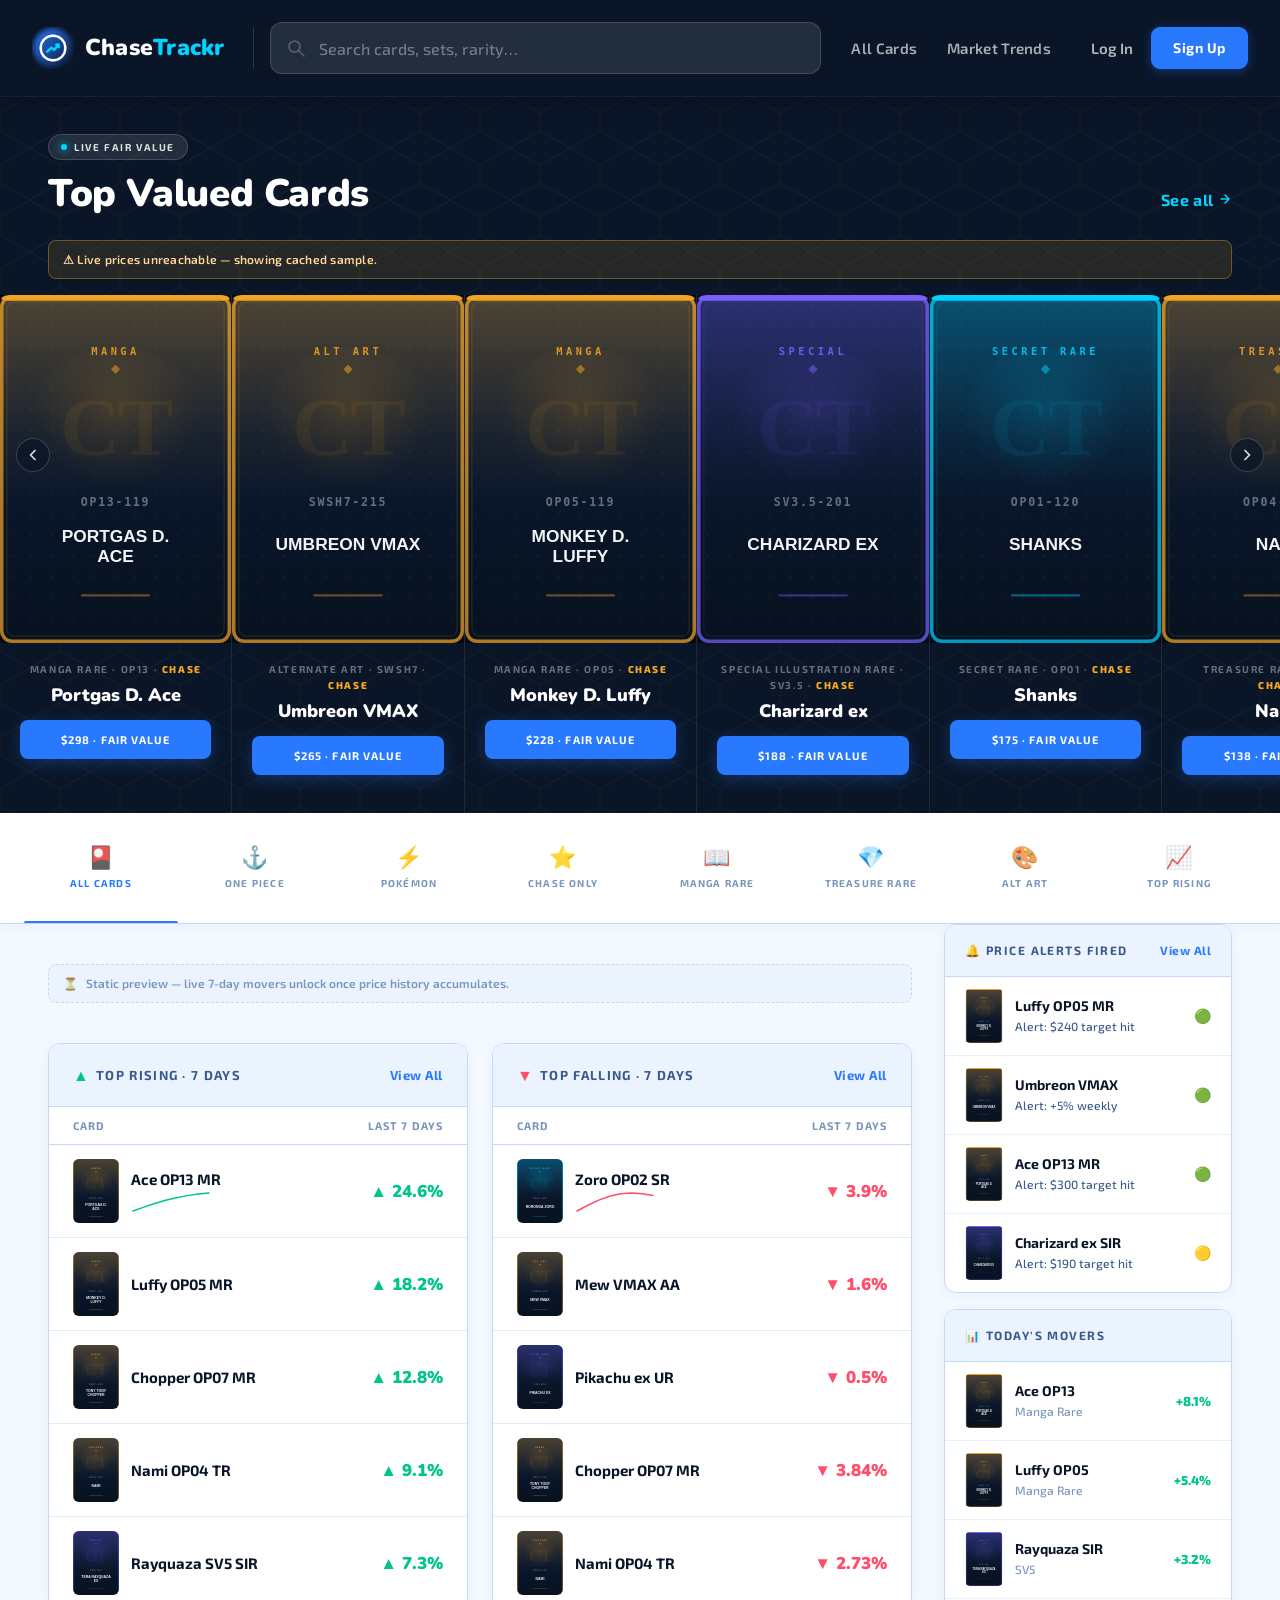
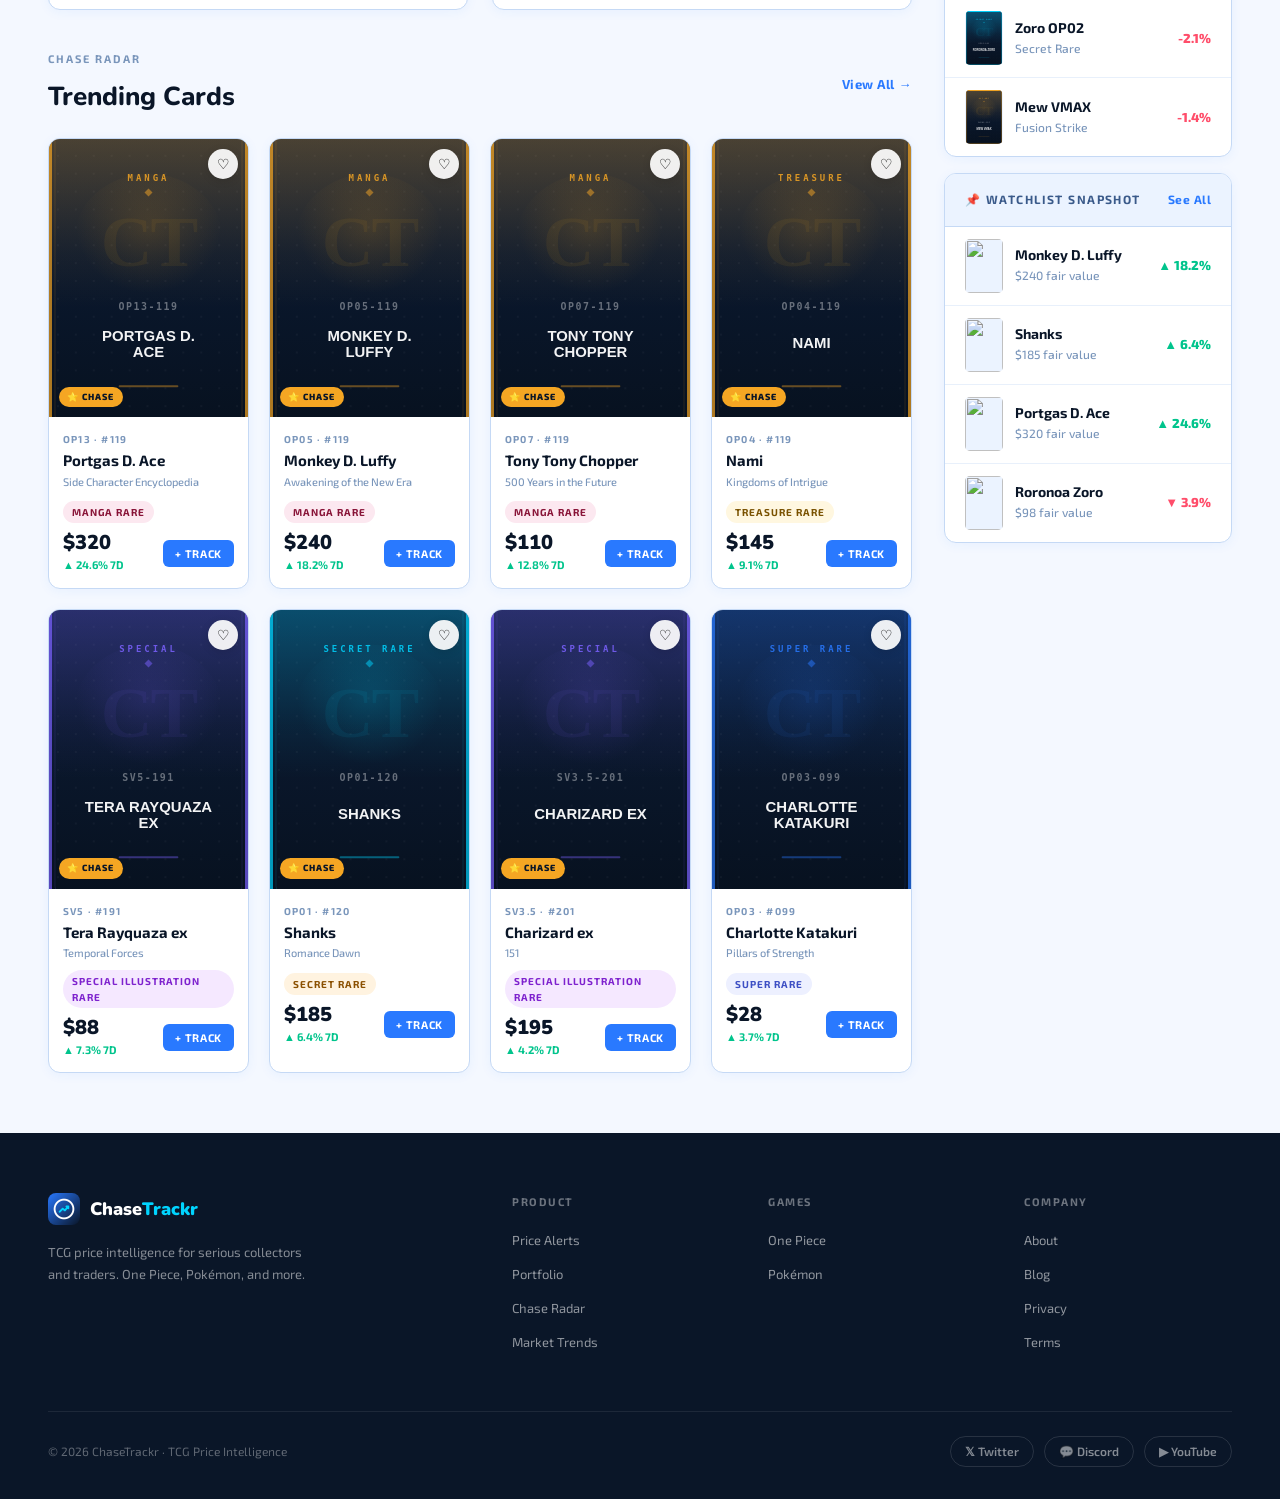
==== commit c6f4a3a2: "Add watchlist and portfolio frontend pages (auth-required) - watchlist.html: grid via GET /api/v1/wa" ====
--- a/index.html
+++ b/index.html
@@ -4,1400 +4,626 @@
   <meta charset="UTF-8" />
   <meta name="viewport" content="width=device-width, initial-scale=1.0" />
   <title>ChaseTrackr — TCG Price Intelligence</title>
-  <link rel="preconnect" href="https://fonts.googleapis.com" />
-  <link rel="preconnect" href="https://fonts.gstatic.com" crossorigin />
-  <link href="https://fonts.googleapis.com/css2?family=Nunito:wght@400;600;700;800;900&family=Exo+2:wght@400;500;600;700;800&display=swap" rel="stylesheet" />
+  <link rel="stylesheet" href="css/tokens.css" />
   <style>
-    *, *::before, *::after { box-sizing: border-box; margin: 0; padding: 0; }
-
-    :root {
-      --blue:      #2979FF;
-      --blue-h:    #1A6FE8;
-      --blue-deep: #0D3B8F;
-      --blue-pale: #EBF3FF;
-      --blue-pale2:#D6E8FF;
-      --cyan:      #00D4FF;
-      --cyan2:     #29B6F6;
-      --gold:      #F5A623;
-      --gold2:     #FFD045;
-      --navy:      #0A1628;
-      --bg:        #F4F8FF;
-      --surface:   #EBF3FF;
-      --white:     #FFFFFF;
-      --border:    #C5D9F5;
-      --border2:   #D8E8FF;
-      --text:      #0A1628;
-      --text-mid:  #3A5A8A;
-      --muted:     #7A96BB;
-      --green:     #00C48C;
-      --green-bg:  #E6FAF4;
-      --red:       #FF4D6A;
-      --red-bg:    #FFF0F3;
-      --purple:    #7B61FF;
-    }
-
-    html { scroll-behavior: smooth; }
-
-    body {
-      background: var(--bg);
-      color: var(--text);
-      font-family: 'Exo 2', sans-serif;
-      font-size: 16px;
-      line-height: 1.6;
-      overflow-x: hidden;
-    }
-
-    /* ══ NAV ══════════════════════════════════════════════ */
-    nav {
-      position: fixed; top: 0; left: 0; right: 0; z-index: 200;
-      display: flex; align-items: center; justify-content: space-between;
-      padding: 0 48px; height: 68px;
-      background: rgba(255,255,255,0.95);
-      backdrop-filter: blur(20px);
-      border-bottom: 1px solid var(--border);
-      box-shadow: 0 1px 12px rgba(41,121,255,0.08);
-    }
-
-    .nav-logo { display: flex; align-items: center; gap: 10px; text-decoration: none; }
-
-    .nav-icon {
-      height: 36px; width: 36px;
-      object-fit: cover; border-radius: 9px;
-      display: block;
-      -webkit-mask-image: radial-gradient(circle at center, black 55%, transparent 78%);
-      mask-image: radial-gradient(circle at center, black 55%, transparent 78%);
-    }
-
-    .nav-wordmark {
-      font-family: 'Nunito', sans-serif; font-size: 20px; font-weight: 900;
-      letter-spacing: 0.01em; color: var(--navy);
-    }
-    .nav-wordmark .cyan { color: var(--cyan2); }
-
-    .nav-links { display: flex; align-items: center; gap: 32px; list-style: none; }
-    .nav-links a {
-      font-size: 13px; font-weight: 600; letter-spacing: 0.04em;
-      color: var(--text-mid); text-decoration: none; transition: color 0.18s;
-    }
-    .nav-links a:hover { color: var(--blue); }
-
-    .nav-right { display: flex; align-items: center; gap: 12px; }
-
-    .btn-nav-ghost {
-      font-family: 'Exo 2', sans-serif; font-size: 13px; font-weight: 600;
-      color: var(--text-mid); text-decoration: none; transition: color 0.18s;
-      letter-spacing: 0.03em;
-    }
-    .btn-nav-ghost:hover { color: var(--blue); }
-
-    .btn-nav {
-      background: var(--blue); color: #fff;
-      font-family: 'Exo 2', sans-serif; font-size: 13px; font-weight: 700;
-      letter-spacing: 0.04em; border: none; border-radius: 8px;
-      padding: 9px 22px; cursor: pointer; text-decoration: none;
-      transition: background 0.18s, transform 0.15s, box-shadow 0.18s;
-      box-shadow: 0 2px 12px rgba(41,121,255,0.28);
-    }
-    .btn-nav:hover { background: var(--blue-h); transform: translateY(-1px); box-shadow: 0 4px 18px rgba(41,121,255,0.38); }
-    .btn-nav:active { transform: scale(0.97); }
-
-    /* ══ HERO ═════════════════════════════════════════════ */
-    .hero {
+    body { padding-top: var(--nav-h); overflow-x: hidden; }
+
+    /* ── HERO BAND ─────────────────────────────────────────── */
+    .hero-band {
+      background: var(--navy);
+      padding: 36px 0 0;
       position: relative;
-      min-height: 100vh;
-      display: grid; grid-template-columns: 1fr 1.1fr;
-      align-items: center; gap: 48px;
-      padding: 90px 48px 80px;
-      background: linear-gradient(135deg, #1050C8 0%, #1A6FE8 35%, #2979FF 65%, #0D3B8F 100%);
-      overflow: hidden;
-    }
-
-    /* hero background hex pattern */
-    .hero::after {
+    }
+    .hero-band::before {
       content: '';
       position: absolute; inset: 0;
       background-image: url("data:image/svg+xml,%3Csvg width='60' height='52' viewBox='0 0 60 52' xmlns='http://www.w3.org/2000/svg'%3E%3Cpath d='M30 0 L60 17.3 L60 34.7 L30 52 L0 34.7 L0 17.3 Z' fill='none' stroke='rgba(255,255,255,0.04)' stroke-width='1'/%3E%3C/svg%3E");
-      background-size: 60px 52px;
-      pointer-events: none; z-index: 0;
-    }
-
-    /* watermark on hero */
-    .hero-watermark {
-      position: absolute; top: 50%; right: -80px;
-      transform: translateY(-50%);
-      width: 900px; height: 900px;
-      object-fit: contain;
-      opacity: 0.13;
-      filter: blur(0.5px);
-      pointer-events: none; user-select: none; z-index: 0;
-    }
-
-    .hero-left { position: relative; z-index: 1; }
-
+      background-size: 60px 52px; pointer-events: none;
+    }
+
+    .hero-header {
+      padding: 0 48px;
+      position: relative; z-index: 1;
+      display: flex; align-items: flex-end; justify-content: space-between;
+      margin-bottom: 24px;
+    }
     .hero-eyebrow {
-      display: inline-flex; align-items: center; gap: 8px;
-      background: rgba(255,255,255,0.15); border: 1px solid rgba(255,255,255,0.25);
-      border-radius: 100px; padding: 5px 14px; margin-bottom: 22px;
+      display: inline-flex; align-items: center; gap: 7px;
+      background: rgba(255,255,255,0.1); border: 1px solid rgba(255,255,255,0.15);
+      border-radius: 100px; padding: 4px 12px; margin-bottom: 12px;
     }
     .eyebrow-dot {
-      width: 6px; height: 6px; border-radius: 50%; background: var(--cyan);
-      box-shadow: 0 0 8px var(--cyan);
+      width: 6px; height: 6px; border-radius: 50%;
+      background: var(--cyan); box-shadow: 0 0 8px var(--cyan);
       animation: blink 2s ease-in-out infinite;
     }
     @keyframes blink { 0%,100%{opacity:1} 50%{opacity:0.3} }
     .eyebrow-text {
-      font-size: 11px; font-weight: 700; letter-spacing: 0.18em;
-      text-transform: uppercase; color: rgba(255,255,255,0.9);
-    }
-
-    .hero-h1 {
+      font-size: 10px; font-weight: 700; letter-spacing: 0.16em;
+      text-transform: uppercase; color: rgba(255,255,255,0.85);
+    }
+    .hero-h2 {
       font-family: 'Nunito', sans-serif; font-weight: 900;
-      font-size: clamp(44px, 5.5vw, 74px); letter-spacing: -0.02em;
-      line-height: 1.06; margin-bottom: 22px; color: #fff;
-    }
-    .hero-h1 .cyan { color: var(--cyan); }
-    .hero-h1 .gold { color: var(--gold2); }
-
-    .hero-sub {
-      font-size: 18px; font-weight: 400; color: rgba(255,255,255,0.78);
-      max-width: 500px; line-height: 1.7; margin-bottom: 36px;
-    }
-
-    .hero-ctas { display: flex; align-items: center; gap: 12px; flex-wrap: wrap; margin-bottom: 44px; }
-
-    .btn-hero-primary {
-      background: #fff; color: var(--blue);
-      font-family: 'Exo 2', sans-serif; font-size: 13px; font-weight: 800;
-      letter-spacing: 0.06em; text-transform: uppercase;
-      border: none; border-radius: 8px; padding: 14px 30px;
-      cursor: pointer; text-decoration: none; display: inline-block;
-      box-shadow: 0 4px 24px rgba(0,0,0,0.2);
-      transition: transform 0.15s, box-shadow 0.18s;
-    }
-    .btn-hero-primary:hover { transform: translateY(-2px); box-shadow: 0 8px 32px rgba(0,0,0,0.28); }
-    .btn-hero-primary:active { transform: scale(0.97); }
-
-    .btn-hero-outline {
-      background: transparent; color: #fff;
-      font-family: 'Exo 2', sans-serif; font-size: 13px; font-weight: 700;
-      letter-spacing: 0.06em; text-transform: uppercase;
-      border: 2px solid rgba(255,255,255,0.4); border-radius: 8px;
-      padding: 12px 30px; cursor: pointer; text-decoration: none; display: inline-block;
-      transition: border-color 0.18s, background 0.18s, transform 0.15s;
-    }
-    .btn-hero-outline:hover { border-color: rgba(255,255,255,0.8); background: rgba(255,255,255,0.1); transform: translateY(-2px); }
-
-    .btn-beta {
-      background: linear-gradient(135deg, var(--gold), #FFD045);
-      color: var(--navy);
-      font-family: 'Exo 2', sans-serif; font-size: 13px; font-weight: 800;
-      letter-spacing: 0.06em; text-transform: uppercase;
-      border: none; border-radius: 8px; padding: 14px 28px;
-      cursor: pointer; text-decoration: none; display: inline-flex;
-      align-items: center; gap: 8px;
-      box-shadow: 0 4px 20px rgba(245,166,35,0.4);
-      transition: filter 0.18s, transform 0.15s, box-shadow 0.18s;
-      white-space: nowrap;
-    }
-    .btn-beta:hover { filter: brightness(1.08); transform: translateY(-2px); box-shadow: 0 8px 28px rgba(245,166,35,0.55); }
-    .btn-beta:active { transform: scale(0.97); }
-    .btn-beta-icon { font-size: 16px; line-height: 1; }
-
-    .hero-trust {
-      display: flex; align-items: center; gap: 20px; flex-wrap: wrap;
-    }
-    .trust-item {
-      display: flex; align-items: center; gap: 8px;
-      font-size: 12px; font-weight: 500; color: rgba(255,255,255,0.68);
-    }
-    .trust-num {
-      font-family: 'Nunito', sans-serif; font-size: 14px; font-weight: 900;
-      color: var(--cyan);
-    }
-    .trust-sep { color: rgba(255,255,255,0.25); font-size: 16px; }
-
-    /* ── hero right: price card UI ── */
-    .hero-right {
+      font-size: clamp(28px, 3vw, 40px); color: #fff;
+      letter-spacing: -0.01em; line-height: 1.15;
+    }
+    .hero-see-all {
+      font-size: 16px; font-weight: 700; color: var(--cyan);
+      text-decoration: none; letter-spacing: 0.04em;
+      display: inline-flex; align-items: center; gap: 4px;
+      transition: opacity 0.15s;
+      padding-bottom: 4px;
+    }
+    .hero-see-all:hover { opacity: 0.7; }
+
+    /* ── hero card scroll — starts at left indent, peeks 5th card ── */
+    .hero-cards-scroll {
       position: relative; z-index: 1;
-      display: flex; flex-direction: column; gap: 16px;
-    }
-
-    .price-card {
-      background: #fff; border-radius: 20px;
-      padding: 28px 28px 24px;
-      box-shadow: 0 20px 60px rgba(10,22,40,0.25), 0 0 0 1px rgba(41,121,255,0.1);
-      position: relative; overflow: hidden;
-    }
-    .price-card::before {
-      content: ''; position: absolute; inset: 0;
-      background: linear-gradient(135deg, rgba(41,121,255,0.03) 0%, transparent 60%);
-      pointer-events: none;
-    }
-
-    .pc-top { display: flex; align-items: center; justify-content: space-between; margin-bottom: 16px; }
-    .pc-game-badge {
+      display: flex;
+      padding-left: 48px;
+      overflow-x: auto;
+      scroll-snap-type: x mandatory;
+      -ms-overflow-style: none; scrollbar-width: none;
+    }
+    .hero-cards-scroll::-webkit-scrollbar { display: none; }
+
+    /* No border, no bg, no radius — cards sit bare on navy */
+    .hero-card {
+      flex-shrink: 0;
+      /* ~5 full + partial 6th at 1440px; min-width keeps mobile legible */
+      width: calc((100vw - 48px) / 5.3);
+      min-width: 200px;
+      display: flex; flex-direction: column;
+      text-decoration: none; color: inherit;
+      border-right: 1px solid rgba(255,255,255,0.08);
+      scroll-snap-align: start;
+    }
+    .hero-card:last-child { border-right: none; }
+
+    .hero-card-img {
+      aspect-ratio: 2/3;
+      overflow: hidden;
+      background: rgb(5,11,22);
+      display: flex; align-items: center; justify-content: center;
+    }
+    .hero-card-img img {
+      width: 100%; height: 100%;
+      object-fit: contain; /* never crop card art */
+      border-radius: 8px;
+      display: block;
+      transition: transform 0.4s;
+    }
+    .hero-card:hover .hero-card-img img { transform: scale(1.02); }
+
+    /* centered metadata block */
+    .hero-card-meta {
+      padding: 18px 20px 28px;
+      text-align: center;
+      display: flex; flex-direction: column; align-items: center;
+    }
+    .hero-card-overline {
+      font-size: 10px; font-weight: 700; letter-spacing: 0.16em; text-transform: uppercase;
+      color: rgba(255,255,255,0.38);
+      margin-bottom: 8px;
+    }
+    .hero-card-name {
+      font-family: 'Nunito', sans-serif; font-weight: 900;
+      font-size: 18px; color: #fff;
+      line-height: 1.2; margin-bottom: 14px;
+    }
+    .btn-hero-track {
+      background: var(--blue); color: #fff;
+      font-family: 'Exo 2', sans-serif; font-size: 11px; font-weight: 700;
+      letter-spacing: 0.1em; text-transform: uppercase;
+      border: none; border-radius: 8px; padding: 13px 20px;
+      cursor: pointer; width: 100%; margin-bottom: 10px;
+      box-shadow: 0 4px 16px rgba(41,121,255,0.28);
+      transition: background 0.15s, transform 0.12s;
+    }
+    .btn-hero-track:hover { background: var(--blue-h); transform: translateY(-1px); }
+    .btn-hero-track:active { transform: scale(0.97); }
+    .hero-card-change {
+      font-size: 11px; font-weight: 700;
+      color: rgba(255,255,255,0.38);
+    }
+    .hero-card-change.up { color: var(--green); }
+    .hero-card-change.down { color: var(--red); }
+
+    /* Gold "CHASE" tag in the overline — only on genuine chase rows */
+    .hero-chase-tag {
+      color: var(--gold); font-weight: 800; letter-spacing: 0.16em;
+    }
+
+    /* Fallback banner when live prices can't be reached */
+    .hero-fallback {
+      position: relative; z-index: 1;
+      margin: 0 48px 16px;
+      background: rgba(245,166,35,0.12);
+      border: 1px solid rgba(245,166,35,0.35);
+      color: #FFD79A;
+      font-family: 'Exo 2', sans-serif; font-size: 12px; font-weight: 600;
+      letter-spacing: 0.02em;
+      border-radius: 8px; padding: 9px 14px;
+    }
+
+    .hero-empty {
+      color: rgba(255,255,255,0.5);
+      font-family: 'Exo 2', sans-serif; font-size: 14px;
+      padding: 40px 48px;
+    }
+
+    /* Skeleton loading cells (Render cold start can take 30–60s) */
+    .hero-skel { pointer-events: none; }
+    .hero-skel .hero-card-img { background: rgb(5,11,22); }
+    .hero-skel .hero-card-meta { gap: 10px; }
+    .skel-box, .skel-line {
+      background: linear-gradient(90deg,
+        rgba(255,255,255,0.05) 25%,
+        rgba(255,255,255,0.11) 37%,
+        rgba(255,255,255,0.05) 63%);
+      background-size: 400% 100%;
+      animation: heroShimmer 1.4s ease-in-out infinite;
+      border-radius: 6px;
+    }
+    .skel-box { width: 100%; height: 100%; border-radius: 8px; }
+    .skel-line { height: 11px; }
+    @keyframes heroShimmer {
+      0% { background-position: 100% 0; }
+      100% { background-position: 0 0; }
+    }
+    @media (prefers-reduced-motion: reduce) {
+      .skel-box, .skel-line { animation: none; }
+    }
+
+    /* small circular scroll arrows — overlay the card row edges */
+    .hero-scroll-hint,
+    .hero-scroll-left {
+      position: absolute;
+      top: 50%;
+      transform: translateY(-50%);
+      width: 34px; height: 34px;
+      border-radius: 50%;
+      background: rgba(10,22,40,0.72);
+      border: 1px solid rgba(255,255,255,0.18);
+      backdrop-filter: blur(6px);
+      display: flex; align-items: center; justify-content: center;
+      color: rgba(255,255,255,0.85);
+      cursor: pointer; z-index: 4;
+      transition: background 0.15s, transform 0.15s;
+    }
+    .hero-scroll-hint { right: 16px; }
+    .hero-scroll-left  { left: 16px; }
+    .hero-scroll-hint:hover,
+    .hero-scroll-left:hover  {
+      background: rgba(41,121,255,0.55);
+    }
+    .hero-scroll-hint:hover  { transform: translateY(-50%) scale(1.1); }
+    .hero-scroll-left:hover  { transform: translateY(-50%) scale(1.1); }
+    .hero-scroll-hint:active { transform: translateY(-50%) scale(0.96); }
+    .hero-scroll-left:active { transform: translateY(-50%) scale(0.96); }
+
+    /* ── CHIP RAIL — full tab bar ──────────────────────────── */
+    .chip-rail-wrap {
+      background: var(--white);
+      border-bottom: 1px solid var(--border);
+      box-shadow: 0 2px 12px rgba(41,121,255,0.05);
+    }
+    .chip-rail {
+      max-width: 1440px; margin: 0 auto;
+      display: flex; height: 110px;
+      padding: 0 24px;
+      overflow-x: auto; -ms-overflow-style: none; scrollbar-width: none;
+    }
+    .chip-rail::-webkit-scrollbar { display: none; }
+    .chip-tab {
+      flex: 1; min-width: 100px;
+      display: flex; flex-direction: column; align-items: center; justify-content: center;
+      gap: 8px; text-decoration: none; color: var(--muted);
       font-family: 'Exo 2', sans-serif; font-size: 10px; font-weight: 700;
       letter-spacing: 0.12em; text-transform: uppercase;
-      padding: 4px 12px; border-radius: 100px;
-    }
-    .badge-op { background: #FFF0F2; color: #C0002B; border: 1px solid #FFBCC6; }
-    .badge-pk { background: #FFF8E0; color: #7A5000; border: 1px solid #FFE08A; }
-    .pc-alert {
-      display: flex; align-items: center; gap: 5px;
-      font-size: 10px; font-weight: 700; letter-spacing: 0.08em; text-transform: uppercase;
-      color: var(--green); background: var(--green-bg);
-      border: 1px solid rgba(0,196,140,0.3); border-radius: 100px; padding: 4px 10px;
-    }
-    .pc-alert-dot { width: 5px; height: 5px; border-radius: 50%; background: var(--green); box-shadow: 0 0 6px var(--green); }
-
-    .pc-name {
-      font-family: 'Nunito', sans-serif; font-size: 20px; font-weight: 900;
-      color: var(--navy); letter-spacing: -0.01em; margin-bottom: 2px;
-    }
-    .pc-set { font-size: 12px; font-weight: 500; color: var(--muted); margin-bottom: 18px; letter-spacing: 0.04em; }
-
-    .pc-price-row { display: flex; align-items: flex-end; justify-content: space-between; margin-bottom: 16px; }
-    .pc-price {
-      font-family: 'Nunito', sans-serif; font-size: 52px; font-weight: 900;
-      color: var(--navy); letter-spacing: -0.02em; line-height: 1;
-    }
-    .pc-up {
-      font-family: 'Exo 2', sans-serif; font-size: 16px; font-weight: 700;
-      color: var(--green); background: var(--green-bg);
-      border: 1px solid rgba(0,196,140,0.25); border-radius: 8px;
-      padding: 7px 14px; letter-spacing: 0.04em;
-    }
-    .pc-dn {
-      font-family: 'Exo 2', sans-serif; font-size: 16px; font-weight: 700;
-      color: var(--red); background: var(--red-bg);
-      border: 1px solid rgba(255,77,106,0.25); border-radius: 8px;
-      padding: 7px 14px; letter-spacing: 0.04em;
-    }
-
-    .pc-chart { width: 100%; height: 72px; margin-bottom: 18px; }
-
-    .pc-footer { display: flex; justify-content: space-between; }
-    .pc-stat { text-align: center; }
-    .pc-stat-val {
-      font-family: 'Nunito', sans-serif; font-size: 15px; font-weight: 800;
-      color: var(--navy); display: block;
-    }
-    .pc-stat-lbl { font-size: 10px; font-weight: 600; color: var(--muted); letter-spacing: 0.1em; text-transform: uppercase; }
-
-    .pc-divider { width: 1px; background: var(--border); }
-
-    /* portfolio card */
-    .portfolio-card {
-      background: #fff; border-radius: 18px; padding: 24px 28px;
-      box-shadow: 0 8px 32px rgba(10,22,40,0.12), 0 0 0 1px rgba(41,121,255,0.08);
-    }
-    .port-top { display: flex; align-items: center; justify-content: space-between; margin-bottom: 14px; }
-    .port-lbl { font-size: 11px; font-weight: 700; letter-spacing: 0.14em; text-transform: uppercase; color: var(--muted); }
-    .port-period {
-      font-size: 11px; font-weight: 700; color: var(--blue);
-      background: var(--blue-pale); border: 1px solid var(--border);
-      border-radius: 6px; padding: 3px 10px;
-    }
-    .port-total {
-      font-family: 'Nunito', sans-serif; font-size: 36px; font-weight: 900;
-      color: var(--navy); letter-spacing: -0.02em; margin-bottom: 4px;
-    }
-    .port-gain { font-size: 13px; font-weight: 700; color: var(--green); margin-bottom: 18px; }
-
-    .port-rows { display: flex; flex-direction: column; gap: 10px; }
-    .port-row {
+      position: relative; transition: color 0.15s;
+      border: none; background: none; cursor: pointer;
+    }
+    .chip-tab::after {
+      content: ''; position: absolute; bottom: 0; left: 0; right: 0; height: 2.5px;
+      background: var(--blue); border-radius: 2px 2px 0 0;
+      transform: scaleX(0); transition: transform 0.18s;
+    }
+    .chip-tab:hover { color: var(--text-mid); }
+    .chip-tab.active { color: var(--blue); }
+    .chip-tab.active::after { transform: scaleX(1); }
+    .chip-tab-icon { font-size: 22px; line-height: 1; }
+
+    /* ── CONTENT AREA ──────────────────────────────────────── */
+    .content-area {
+      max-width: 1280px; margin: 0 auto; padding: 0 48px;
+    }
+
+    /* ── CHASE RADAR ───────────────────────────────────────── */
+    .radar-section {
+      padding: 40px 0 0;
+      display: grid; grid-template-columns: 1fr 1fr; gap: 24px;
+    }
+
+    .radar-panel {
+      background: var(--white); border-radius: 12px;
+      border: 1px solid var(--border);
+      box-shadow: 0 2px 12px rgba(41,121,255,0.06);
+      overflow: hidden;
+    }
+    .radar-panel-head {
       display: flex; align-items: center; justify-content: space-between;
-      padding: 8px 12px; background: var(--bg); border-radius: 8px;
-    }
-    .port-card-name { font-size: 13px; font-weight: 600; color: var(--text-mid); }
-    .port-card-val { font-family: 'Nunito', sans-serif; font-size: 14px; font-weight: 800; color: var(--navy); }
-    .port-card-chg { font-size: 12px; font-weight: 700; }
-    .up { color: var(--green); }
-    .dn { color: var(--red); }
-
-    /* alert toast */
-    .alert-toast {
-      position: absolute; top: -20px; right: 0;
-      background: #fff; border: 1px solid rgba(0,196,140,0.35);
-      border-left: 3px solid var(--green);
-      border-radius: 12px; padding: 12px 16px;
-      display: flex; align-items: flex-start; gap: 10px;
-      width: 256px;
-      box-shadow: 0 8px 28px rgba(10,22,40,0.14);
-      animation: float-toast 4s ease-in-out infinite;
-      z-index: 5;
-    }
-    @keyframes float-toast { 0%,100%{transform:translateY(0)} 50%{transform:translateY(-6px)} }
-    .toast-icon {
-      width: 28px; height: 28px; border-radius: 8px;
-      background: var(--green-bg); display: flex; align-items: center;
-      justify-content: center; font-size: 14px; flex-shrink: 0;
-    }
-    .toast-title { font-size: 12px; font-weight: 700; color: var(--navy); margin-bottom: 2px; }
-    .toast-body { font-size: 11px; color: var(--text-mid); line-height: 1.4; }
-    .toast-hi { color: var(--green); font-weight: 700; }
-
-    /* ══ TICKER ═══════════════════════════════════════════ */
-    .ticker {
-      background: var(--navy); border-bottom: 1px solid rgba(255,255,255,0.08);
-      padding: 10px 0; overflow: hidden; position: relative; z-index: 1;
-    }
-    .ticker::before, .ticker::after {
-      content: ''; position: absolute; top: 0; bottom: 0; width: 80px; z-index: 2;
-    }
-    .ticker::before { left: 0; background: linear-gradient(90deg, var(--navy), transparent); }
-    .ticker::after  { right: 0; background: linear-gradient(-90deg, var(--navy), transparent); }
-
-    .ticker-track {
-      display: flex; width: max-content;
-      animation: ticker-scroll 42s linear infinite;
-    }
-    @keyframes ticker-scroll { from{transform:translateX(0)} to{transform:translateX(-50%)} }
-
-    .tick-item {
-      display: flex; align-items: center; gap: 10px;
-      padding: 0 24px; border-right: 1px solid rgba(255,255,255,0.08);
-      white-space: nowrap;
-    }
-    .tick-game {
-      font-size: 9px; font-weight: 700; letter-spacing: 0.14em; padding: 2px 8px; border-radius: 100px;
-    }
-    .tg-op { background: rgba(255,77,106,0.18); color: #FF8099; border: 1px solid rgba(255,77,106,0.25); }
-    .tg-pk { background: rgba(255,193,7,0.18); color: #FFD45A; border: 1px solid rgba(255,193,7,0.25); }
-    .tg-mtg { background: rgba(123,97,255,0.2); color: #A998FF; border: 1px solid rgba(123,97,255,0.3); }
-    .tick-name { font-size: 12px; font-weight: 600; color: rgba(255,255,255,0.9); }
-    .tick-set { font-size: 10px; color: rgba(255,255,255,0.4); }
-    .tick-price { font-family: 'Nunito', sans-serif; font-size: 13px; font-weight: 800; color: #fff; }
-    .tick-up { font-size: 11px; font-weight: 700; color: #00D49A; }
-    .tick-dn { font-size: 11px; font-weight: 700; color: #FF6B85; }
-
-    /* ══ SECTIONS SHARED ══════════════════════════════════ */
-    section { position: relative; z-index: 1; overflow: hidden; }
-
-    /* watermark on non-hero sections */
-    section:not(.hero)::before {
-      content: '';
-      position: absolute; top: 50%; left: 50%;
-      transform: translate(-50%, -50%);
-      width: 820px; height: 820px;
-      background: url('Logo background.png') center / contain no-repeat;
-      opacity: 0.07;
-      filter: blur(0.5px);
-      pointer-events: none; user-select: none; z-index: 0;
-    }
-
-    .section-wrap {
-      max-width: 1120px; margin: 0 auto; padding: 88px 48px;
-      position: relative; z-index: 1;
-    }
-
-    .section-label { display: flex; align-items: center; gap: 8px; margin-bottom: 12px; }
-    .sdot { width: 7px; height: 7px; border-radius: 50%; background: var(--blue); }
-    .stag { font-size: 11px; font-weight: 700; letter-spacing: 0.2em; text-transform: uppercase; color: var(--blue); }
-
-    .section-h2 {
+      padding: 18px 24px;
+      border-bottom: 1px solid var(--border);
+      background: var(--surface);
+    }
+    .radar-panel-title {
+      font-size: 13px; font-weight: 700; letter-spacing: 0.1em; text-transform: uppercase;
+      color: var(--text-mid); display: flex; align-items: center; gap: 6px;
+    }
+    .radar-panel-title .arrow { font-size: 16px; }
+    .radar-view-all {
+      font-size: 13px; font-weight: 700; letter-spacing: 0.04em;
+      color: var(--blue); text-decoration: none; transition: opacity 0.15s;
+    }
+    .radar-view-all:hover { opacity: 0.7; }
+
+    .radar-col-heads {
+      display: grid; grid-template-columns: 1fr auto;
+      padding: 10px 24px;
+      font-size: 11px; font-weight: 700; letter-spacing: 0.1em; text-transform: uppercase;
+      color: var(--muted); border-bottom: 1px solid var(--border);
+    }
+
+    .radar-row {
+      display: grid; grid-template-columns: 46px 1fr auto;
+      align-items: center; gap: 12px;
+      padding: 14px 24px;
+      border-bottom: 1px solid rgba(197,217,245,0.5);
+      text-decoration: none; color: inherit;
+      transition: background 0.12s;
+    }
+    .radar-row:last-child { border-bottom: none; }
+    .radar-row:hover { background: var(--surface); }
+
+    .radar-thumb {
+      width: 46px; height: 64px; border-radius: 6px; overflow: hidden;
+      background: var(--surface); flex-shrink: 0;
+    }
+    .radar-thumb img {
+      width: 100%; height: 100%; object-fit: cover; display: block;
+    }
+
+    .radar-info {}
+    .radar-name {
+      font-size: 15px; font-weight: 700; color: var(--navy); line-height: 1.3;
+    }
+    .radar-set {
+      font-size: 12px; font-weight: 500; color: var(--muted);
+    }
+
+    .radar-change {
       font-family: 'Nunito', sans-serif; font-weight: 900;
-      font-size: clamp(24px, 3vw, 36px); letter-spacing: -0.01em;
-      color: var(--navy); margin-bottom: 12px; line-height: 1.15;
-    }
-    .section-h2 .blue { color: var(--blue); }
-    .section-h2 .cyan { color: var(--cyan2); }
-    .section-sub { font-size: 15px; color: var(--text-mid); line-height: 1.7; max-width: 500px; }
-
-    /* ══ STATS ════════════════════════════════════════════ */
-    .stats-section { background: var(--white); border-top: 1px solid var(--border); border-bottom: 1px solid var(--border); }
-    .stats-inner {
-      max-width: 1120px; margin: 0 auto; padding: 0 48px;
-      display: grid; grid-template-columns: repeat(4,1fr);
-    }
-    .stat-item {
-      padding: 32px 24px; text-align: center;
-      border-right: 1px solid var(--border);
-    }
-    .stat-item:last-child { border-right: none; }
-    .stat-num {
-      font-family: 'Nunito', sans-serif; font-size: 36px; font-weight: 900;
-      color: var(--blue); letter-spacing: -0.02em; line-height: 1; margin-bottom: 6px;
-    }
-    .stat-label { font-size: 11px; font-weight: 700; letter-spacing: 0.14em; text-transform: uppercase; color: var(--muted); }
-
-    /* ══ TRENDING CARDS (TCGPlayer-style grid) ════════════ */
-    .trending-section { background: var(--white); }
-
-    .trending-header {
-      display: flex; align-items: flex-end; justify-content: space-between;
-      margin-bottom: 32px;
-    }
-    .trending-header-left {}
-    .see-all {
-      font-size: 13px; font-weight: 700; color: var(--blue); text-decoration: none;
-      letter-spacing: 0.04em; transition: color 0.15s;
-      display: flex; align-items: center; gap: 4px;
-    }
-    .see-all:hover { color: var(--blue-h); }
-
-    .rarity-filters {
-      display: flex; gap: 8px; flex-wrap: wrap; margin-bottom: 28px;
-    }
-    .rarity-chip {
-      font-family: 'Exo 2', sans-serif; font-size: 12px; font-weight: 700;
-      letter-spacing: 0.04em; border-radius: 100px; padding: 6px 16px;
-      cursor: pointer; border: 1px solid transparent; transition: all 0.15s;
-    }
-    .chip-active { background: var(--blue); color: #fff; border-color: var(--blue); }
-    .chip-all { background: var(--blue); color: #fff; border-color: var(--blue); }
-    .chip-chase { background: #FFF8E0; color: #8B5A00; border-color: #FFD580; }
-    .chip-chase:hover { background: #FFE9A0; }
-    .chip-tr { background: #FFF0F2; color: #A0002A; border-color: #FFB0BF; }
-    .chip-tr:hover { background: #FFD8DF; }
-    .chip-sar { background: #EDE9FF; color: #4B35CC; border-color: #C5BAFF; }
-    .chip-sar:hover { background: #DDD6FF; }
-    .chip-ir { background: #E0F9FF; color: #005F7A; border-color: #80DDEF; }
-    .chip-ir:hover { background: #B8F0FF; }
-    .chip-sec { background: var(--blue-pale); color: var(--blue-deep); border-color: var(--border); }
-    .chip-sec:hover { background: var(--blue-pale2); }
-
-    .cards-grid { display: grid; grid-template-columns: repeat(3, 1fr); gap: 16px; }
-
-    .card-tile {
-      background: var(--white); border: 1px solid var(--border); border-radius: 14px;
-      padding: 0; overflow: hidden; cursor: pointer;
-      transition: transform 0.18s, box-shadow 0.18s, border-color 0.18s;
-    }
-    .card-tile:hover {
-      transform: translateY(-3px);
-      box-shadow: 0 12px 36px rgba(41,121,255,0.13);
-      border-color: var(--blue);
-    }
-
-    .ct-banner {
-      height: 90px; position: relative; overflow: hidden;
-      display: flex; align-items: center; justify-content: center;
-    }
-    .ct-banner-op  { background: linear-gradient(135deg, #1a0610, #4A0018, #8B0032); }
-    .ct-banner-pk  { background: linear-gradient(135deg, #1a1000, #4A3200, #8B6000); }
-    .ct-banner-pk2 { background: linear-gradient(135deg, #0D1A40, #1A3A6B, #2979FF); }
-    .ct-banner-mtg { background: linear-gradient(135deg, #1a0040, #3B1B8F, #7B61FF); }
-    .ct-banner-op2 { background: linear-gradient(135deg, #001A30, #003A6B, #0077CC); }
-    .ct-banner-pk3 { background: linear-gradient(135deg, #001A10, #004428, #00875A); }
-
-    .ct-holo {
-      position: absolute; inset: 0;
-      background: linear-gradient(115deg, transparent 25%, rgba(255,255,255,0.07) 50%, transparent 75%);
-    }
-    .ct-emoji { width: 52px; height: 52px; position: relative; z-index: 1; filter: drop-shadow(0 2px 8px rgba(0,0,0,0.5)); }
-    .ct-rarity {
-      position: absolute; top: 8px; right: 10px;
-      font-size: 9px; font-weight: 800; letter-spacing: 0.12em; text-transform: uppercase;
-      padding: 3px 8px; border-radius: 100px;
-    }
-    .r-tr { background: rgba(245,166,35,0.9); color: #fff; }
-    .r-sar { background: rgba(123,97,255,0.85); color: #fff; }
-    .r-ir { background: rgba(0,212,255,0.85); color: var(--navy); }
-    .r-sec { background: rgba(255,77,106,0.85); color: #fff; }
-    .r-sr { background: rgba(0,196,140,0.85); color: #fff; }
-
-    .ct-body { padding: 14px 16px; }
-    .ct-game-row { display: flex; align-items: center; gap: 6px; margin-bottom: 6px; }
-    .ct-game-dot { width: 6px; height: 6px; border-radius: 50%; flex-shrink: 0; }
-    .dot-op { background: var(--red); }
-    .dot-pk { background: var(--gold); }
-    .dot-mtg { background: var(--purple); }
-    .ct-set { font-size: 10px; font-weight: 600; color: var(--muted); letter-spacing: 0.08em; text-transform: uppercase; }
-
-    .ct-name { font-family: 'Nunito', sans-serif; font-size: 15px; font-weight: 800; color: var(--navy); margin-bottom: 10px; line-height: 1.2; }
-
-    .ct-price-row { display: flex; align-items: center; justify-content: space-between; }
-    .ct-price { font-family: 'Nunito', sans-serif; font-size: 20px; font-weight: 900; color: var(--navy); }
-    .ct-chg { font-size: 12px; font-weight: 700; border-radius: 6px; padding: 3px 8px; }
-    .chg-up { color: var(--green); background: var(--green-bg); }
-    .chg-dn { color: var(--red); background: var(--red-bg); }
-
-    .ct-footer {
+      font-size: 17px; text-align: right; white-space: nowrap;
+    }
+    .radar-change.up { color: var(--green); }
+    .radar-change.down { color: var(--red); }
+    .radar-sparkline {
+      display: block; margin-top: 2px;
+    }
+
+    /* ── TRENDING GRID ─────────────────────────────────────── */
+    .trending-section { padding: 40px 0 60px; }
+    .trending-head {
       display: flex; align-items: center; justify-content: space-between;
-      padding: 10px 16px; border-top: 1px solid var(--border);
-      background: var(--bg);
-    }
-    .ct-vol { font-size: 10px; color: var(--muted); font-weight: 500; }
-    .ct-track-btn {
-      font-family: 'Exo 2', sans-serif; font-size: 10px; font-weight: 700;
-      letter-spacing: 0.08em; text-transform: uppercase;
-      background: var(--blue); color: #fff; border: none;
-      border-radius: 100px; padding: 5px 14px; cursor: pointer;
-      transition: background 0.15s;
-    }
-    .ct-track-btn:hover { background: var(--blue-h); }
-
-    /* ══ FEATURES ═════════════════════════════════════════ */
-    .features-section { background: var(--bg); }
-
-    .features-header { text-align: center; margin-bottom: 52px; }
-    .features-header .section-label { justify-content: center; }
-    .features-header .section-sub { margin: 0 auto; text-align: center; }
-
-    .features-grid { display: grid; grid-template-columns: repeat(3, 1fr); gap: 18px; }
-
-    .feat-card {
-      background: var(--white); border: 1px solid var(--border); border-radius: 16px;
-      padding: 28px; transition: transform 0.18s, box-shadow 0.18s, border-color 0.18s;
-    }
-    .feat-card:hover { transform: translateY(-3px); box-shadow: 0 10px 36px rgba(41,121,255,0.1); border-color: rgba(41,121,255,0.35); }
-
-    .feat-icon {
-      width: 46px; height: 46px; border-radius: 12px;
-      display: flex; align-items: center; justify-content: center; font-size: 20px;
-      margin-bottom: 16px;
-    }
-    .fi-blue { background: var(--blue-pale); border: 1px solid var(--border); }
-    .fi-cyan { background: #E0F9FF; border: 1px solid rgba(0,212,255,0.25); }
-    .fi-gold { background: #FFF8E0; border: 1px solid rgba(245,166,35,0.3); }
-    .fi-green { background: var(--green-bg); border: 1px solid rgba(0,196,140,0.25); }
-    .fi-purple { background: #EDE9FF; border: 1px solid rgba(123,97,255,0.25); }
-    .fi-red { background: var(--red-bg); border: 1px solid rgba(255,77,106,0.25); }
-
-    .feat-title { font-family: 'Nunito', sans-serif; font-size: 16px; font-weight: 800; color: var(--navy); margin-bottom: 8px; }
-    .feat-body { font-size: 14px; color: var(--text-mid); line-height: 1.7; }
-
-    .feat-pill {
-      display: inline-block; margin-top: 14px;
-      font-size: 10px; font-weight: 700; letter-spacing: 0.1em; text-transform: uppercase;
-      border-radius: 100px; padding: 4px 12px;
-    }
-    .pill-blue { background: var(--blue-pale); color: var(--blue-deep); border: 1px solid var(--border); }
-    .pill-cyan { background: #E0F9FF; color: #005F7A; border: 1px solid rgba(0,212,255,0.3); }
-    .pill-gold { background: #FFF8E0; color: #8B5A00; border: 1px solid rgba(245,166,35,0.35); }
-    .pill-green { background: var(--green-bg); color: #005C3B; border: 1px solid rgba(0,196,140,0.3); }
-    .pill-purple { background: #EDE9FF; color: #4B35CC; border: 1px solid rgba(123,97,255,0.3); }
-    .pill-red { background: var(--red-bg); color: #A0002A; border: 1px solid rgba(255,77,106,0.3); }
-
-    /* ══ HOW IT WORKS ═════════════════════════════════════ */
-    .how-section { background: var(--white); }
-
-    .steps-grid { display: grid; grid-template-columns: repeat(3,1fr); gap: 0; margin-top: 52px; position: relative; }
-    .steps-grid::before {
-      content: ''; position: absolute;
-      top: 28px; left: calc(16.66% + 16px); right: calc(16.66% + 16px);
-      height: 2px;
-      background: linear-gradient(90deg, var(--border), var(--blue), var(--border));
-    }
-
-    .step-item { text-align: center; padding: 0 28px; }
-    .step-num-wrap { display: flex; justify-content: center; margin-bottom: 20px; }
-    .step-num {
-      width: 56px; height: 56px; border-radius: 50%;
-      background: var(--blue); color: #fff;
-      display: flex; align-items: center; justify-content: center;
-      font-family: 'Nunito', sans-serif; font-size: 20px; font-weight: 900;
-      box-shadow: 0 4px 20px rgba(41,121,255,0.35);
-      position: relative; z-index: 1;
-    }
-    .step-title { font-family: 'Nunito', sans-serif; font-size: 16px; font-weight: 800; color: var(--navy); margin-bottom: 8px; }
-    .step-body { font-size: 14px; color: var(--text-mid); line-height: 1.7; }
-
-    /* ══ SUPPORTED GAMES ══════════════════════════════════ */
-    .games-section { background: var(--bg); }
-
-    .games-header { text-align: center; margin-bottom: 44px; }
-    .games-header .section-label { justify-content: center; }
-
-    .games-grid { display: grid; grid-template-columns: repeat(6,1fr); gap: 14px; }
-
-    .game-card {
-      background: var(--white); border: 1px solid var(--border); border-radius: 14px;
-      padding: 22px 14px; text-align: center; cursor: default;
-      transition: transform 0.18s, box-shadow 0.18s;
-    }
-    .game-card:hover { transform: translateY(-3px); box-shadow: 0 8px 28px rgba(41,121,255,0.1); }
-
-    .game-card.gop  { border-top: 3px solid #FF4D6A; }
-    .game-card.gpk  { border-top: 3px solid #F5A623; }
-    .game-card.gmtg { border-top: 3px solid #7B61FF; }
-    .game-card.gygo { border-top: 3px solid #00D4FF; }
-    .game-card.gdbs { border-top: 3px solid #00C48C; }
-    .game-card.gdigi{ border-top: 3px solid #2979FF; }
-
-    .game-icon { width: 36px; height: 36px; margin: 0 auto 10px; display: block; }
-    .game-name { font-family: 'Nunito', sans-serif; font-size: 12px; font-weight: 800; color: var(--navy); margin-bottom: 4px; letter-spacing: 0.01em; }
-    .game-count { font-size: 10px; color: var(--muted); font-weight: 500; }
-
-    .games-more { text-align: center; margin-top: 18px; font-size: 12px; color: var(--muted); font-weight: 500; }
-    .games-more span { color: var(--blue); font-weight: 700; }
-
-    /* ══ CHASE SPOTLIGHT ══════════════════════════════════ */
-    .chase-section { background: var(--white); }
-    .chase-grid { display: grid; grid-template-columns: 1fr 1fr; gap: 64px; align-items: center; }
-
-    .chase-cards-visual { position: relative; height: 400px; }
-
-    .chase-card-el {
-      position: absolute; border-radius: 16px; overflow: hidden;
-      box-shadow: 0 20px 50px rgba(10,22,40,0.22);
-    }
-    .cc1 { width: 190px; top: 20px; left: 50px; transform: rotate(-8deg); z-index: 1; }
-    .cc2 { width: 190px; top: 55px; left: 145px; transform: rotate(3deg); z-index: 2; }
-    .cc3 { width: 190px; top: 115px; left: 20px; transform: rotate(-2deg); z-index: 3; }
-
-    .cc-banner {
-      height: 120px; position: relative;
-      display: flex; align-items: center; justify-content: center;
-    }
-    .cc-shine { position: absolute; inset: 0; background: linear-gradient(115deg, transparent 30%, rgba(255,255,255,0.1) 50%, transparent 70%); }
-    .cc-card-emoji { width: 52px; height: 52px; position: relative; z-index: 1; filter: drop-shadow(0 2px 8px rgba(0,0,0,0.4)); }
-    .cc-rar {
-      position: absolute; bottom: 6px; right: 8px;
-      font-size: 8px; font-weight: 800; letter-spacing: 0.14em; text-transform: uppercase;
-      padding: 2px 7px; border-radius: 100px;
-    }
-    .cc-body { padding: 12px 14px; background: #fff; }
-    .cc-cname { font-family: 'Nunito', sans-serif; font-size: 12px; font-weight: 800; color: var(--navy); margin-bottom: 2px; }
-    .cc-cset { font-size: 9px; font-weight: 600; color: var(--muted); letter-spacing: 0.08em; text-transform: uppercase; margin-bottom: 8px; }
-    .cc-price-row { display: flex; align-items: center; justify-content: space-between; }
-    .cc-cprice { font-family: 'Nunito', sans-serif; font-size: 16px; font-weight: 900; color: var(--navy); }
-    .cc-cchg { font-size: 10px; font-weight: 700; border-radius: 5px; padding: 2px 7px; }
-
-    .chase-text .section-label { margin-bottom: 12px; }
-    .chase-list { margin-top: 24px; display: flex; flex-direction: column; gap: 16px; }
-    .chase-item { display: flex; gap: 14px; align-items: flex-start; }
-    .ci-icon {
-      width: 36px; height: 36px; border-radius: 10px; flex-shrink: 0;
-      display: flex; align-items: center; justify-content: center; font-size: 16px; margin-top: 2px;
-    }
-    .ci-title { font-family: 'Nunito', sans-serif; font-size: 14px; font-weight: 800; color: var(--navy); margin-bottom: 3px; }
-    .ci-body { font-size: 13px; color: var(--text-mid); line-height: 1.6; }
-
-    /* ══ TESTIMONIALS ═════════════════════════════════════ */
-    .testi-section { background: var(--bg); }
-    .testi-header { text-align: center; margin-bottom: 44px; }
-    .testi-header .section-label { justify-content: center; }
-
-    .testi-grid { display: grid; grid-template-columns: repeat(3,1fr); gap: 18px; }
-    .testi-card {
-      background: var(--white); border: 1px solid var(--border); border-radius: 16px;
-      padding: 26px; position: relative;
-    }
-    .testi-stars { display: flex; gap: 3px; margin-bottom: 12px; }
-    .star { font-size: 13px; }
-    .testi-text { font-size: 14px; color: var(--text-mid); line-height: 1.7; margin-bottom: 18px; }
-    .testi-author { display: flex; align-items: center; gap: 10px; padding-top: 14px; border-top: 1px solid var(--border); }
-    .ta-av {
-      width: 36px; height: 36px; border-radius: 50%; flex-shrink: 0;
-      display: flex; align-items: center; justify-content: center;
-      font-family: 'Nunito', sans-serif; font-size: 13px; font-weight: 800;
-    }
-    .av-a { background: linear-gradient(135deg, #1A6FE8, #2979FF); color: #fff; }
-    .av-b { background: linear-gradient(135deg, #00875A, #00C48C); color: #fff; }
-    .av-c { background: linear-gradient(135deg, #4B35CC, #7B61FF); color: #fff; }
-    .ta-name { font-family: 'Nunito', sans-serif; font-size: 13px; font-weight: 800; color: var(--navy); }
-    .ta-role { font-size: 11px; color: var(--muted); font-weight: 500; }
-
-    /* ══ CTA ══════════════════════════════════════════════ */
-    .cta-section { background: linear-gradient(135deg, #1050C8 0%, #1A6FE8 40%, #2979FF 70%, #0D3B8F 100%); }
-    .cta-section::before { display: none; }
-
-    .cta-inner { text-align: center; padding: 96px 48px; max-width: 1120px; margin: 0 auto; position: relative; }
-    .cta-inner::before {
-      content: '';
-      position: absolute; top: 50%; left: 50%;
-      transform: translate(-50%, -50%);
-      width: 780px; height: 780px;
-      background: url('Logo background.png') center / contain no-repeat;
-      opacity: 0.12; filter: blur(0.5px);
-      pointer-events: none;
-    }
-
-    .cta-eyebrow { display: flex; align-items: center; justify-content: center; gap: 8px; margin-bottom: 20px; }
-    .cta-eye-text { font-size: 11px; font-weight: 700; letter-spacing: 0.2em; text-transform: uppercase; color: rgba(255,255,255,0.75); }
-    .cta-h2 {
-      font-family: 'Nunito', sans-serif; font-weight: 900;
-      font-size: clamp(28px, 4vw, 48px); letter-spacing: -0.01em;
-      color: #fff; margin-bottom: 16px; line-height: 1.1; position: relative;
-    }
-    .cta-h2 .cyan { color: var(--cyan); }
-    .cta-sub { font-size: 17px; color: rgba(255,255,255,0.75); margin-bottom: 40px; position: relative; }
-    .cta-btns { display: flex; align-items: center; justify-content: center; gap: 14px; flex-wrap: wrap; position: relative; }
-
-    .btn-cta-primary {
-      background: #fff; color: var(--blue);
-      font-family: 'Exo 2', sans-serif; font-size: 13px; font-weight: 800;
-      letter-spacing: 0.06em; text-transform: uppercase;
-      border: none; border-radius: 8px; padding: 16px 36px;
-      cursor: pointer; text-decoration: none; display: inline-block;
-      box-shadow: 0 4px 24px rgba(0,0,0,0.2);
-      transition: transform 0.15s, box-shadow 0.18s;
-    }
-    .btn-cta-primary:hover { transform: translateY(-2px); box-shadow: 0 8px 32px rgba(0,0,0,0.28); }
-
-    .btn-cta-outline {
-      background: transparent; color: #fff;
-      font-family: 'Exo 2', sans-serif; font-size: 13px; font-weight: 700;
-      letter-spacing: 0.06em; text-transform: uppercase;
-      border: 2px solid rgba(255,255,255,0.4); border-radius: 8px;
-      padding: 14px 36px; cursor: pointer; text-decoration: none; display: inline-block;
-      transition: border-color 0.18s, background 0.18s, transform 0.15s;
-    }
-    .btn-cta-outline:hover { border-color: rgba(255,255,255,0.8); background: rgba(255,255,255,0.1); transform: translateY(-2px); }
-
-    /* ══ FOOTER ═══════════════════════════════════════════ */
-    footer {
-      background: var(--navy); padding: 52px 48px;
-      border-top: 1px solid rgba(255,255,255,0.06);
-    }
-    .footer-inner {
-      max-width: 1120px; margin: 0 auto;
-      display: grid; grid-template-columns: 2fr 1fr 1fr 1fr; gap: 48px;
-    }
-    .footer-brand { display: flex; align-items: center; gap: 10px; margin-bottom: 14px; }
-    .footer-icon { height: 36px; width: auto; object-fit: contain; }
-    .footer-wm { font-family: 'Nunito', sans-serif; font-size: 18px; font-weight: 900; color: #fff; }
-    .footer-wm .cyan { color: var(--cyan2); }
-    .footer-desc { font-size: 13px; color: rgba(255,255,255,0.45); line-height: 1.7; max-width: 240px; }
-    .footer-col-t { font-size: 11px; font-weight: 700; letter-spacing: 0.16em; text-transform: uppercase; color: rgba(255,255,255,0.5); margin-bottom: 16px; }
-    .footer-links { list-style: none; display: flex; flex-direction: column; gap: 10px; }
-    .footer-links a { font-size: 13px; color: rgba(255,255,255,0.55); text-decoration: none; transition: color 0.18s; font-weight: 500; }
-    .footer-links a:hover { color: #fff; }
-
-    .footer-bottom {
-      max-width: 1120px; margin: 32px auto 0; padding-top: 24px;
-      border-top: 1px solid rgba(255,255,255,0.08);
-      display: flex; align-items: center; justify-content: space-between; flex-wrap: wrap; gap: 12px;
-    }
-    .footer-copy { font-size: 11px; color: rgba(255,255,255,0.3); letter-spacing: 0.06em; }
-    .footer-socials { display: flex; gap: 10px; }
-    .social-pill {
-      display: flex; align-items: center; gap: 6px;
-      padding: 6px 14px; border-radius: 100px;
-      background: rgba(255,255,255,0.06); border: 1px solid rgba(255,255,255,0.1);
-      font-size: 11px; font-weight: 600; color: rgba(255,255,255,0.5);
-      text-decoration: none; transition: background 0.18s, color 0.18s, transform 0.15s;
-    }
-    .social-pill:hover { background: rgba(255,255,255,0.12); color: #fff; transform: translateY(-1px); }
-
-    /* ══ RESPONSIVE ═══════════════════════════════════════ */
-    @media (max-width: 960px) {
-      nav { padding: 0 20px; }
-      .nav-links { display: none; }
-      .hero { grid-template-columns: 1fr; padding: 100px 20px 56px; gap: 48px; }
-      .alert-toast { right: 0; top: -16px; }
-      .stats-inner { grid-template-columns: repeat(2,1fr); }
-      .stat-item:nth-child(2) { border-right: none; }
-      .section-wrap { padding: 64px 20px; }
-      .cards-grid { grid-template-columns: repeat(2,1fr); }
-      .features-grid { grid-template-columns: repeat(2,1fr); }
-      .games-grid { grid-template-columns: repeat(3,1fr); }
-      .chase-grid { grid-template-columns: 1fr; gap: 40px; }
-      .chase-cards-visual { height: 300px; }
-      .testi-grid { grid-template-columns: 1fr; }
-      .cta-inner { padding: 64px 20px; }
-      .footer-inner { grid-template-columns: 1fr 1fr; gap: 32px; }
-      footer { padding: 40px 20px; }
-      .steps-grid::before { display: none; }
-    }
-    @media (max-width: 600px) {
-      .cards-grid { grid-template-columns: 1fr; }
-      .features-grid { grid-template-columns: 1fr; }
-      .games-grid { grid-template-columns: repeat(2,1fr); }
+      margin-bottom: 20px;
+    }
+    .trending-head .section-title { margin-bottom: 0; }
+    .trending-view-all {
+      font-size: 13px; font-weight: 700; color: var(--blue);
+      text-decoration: none; letter-spacing: 0.04em; transition: opacity 0.15s;
+    }
+    .trending-view-all:hover { opacity: 0.7; }
+
+    .card-grid {
+      display: grid;
+      grid-template-columns: repeat(4, 1fr);
+      gap: 20px;
+    }
+
+    /* ── CONTENT GRID + RIGHT RAIL ────────────────────────── */
+    .content-grid {
+      display: grid;
+      grid-template-columns: 1fr 320px;
+      gap: 32px;
+      align-items: start;
+    }
+
+    .right-rail {
+      position: sticky;
+      top: calc(var(--nav-h) + 20px);
+      display: flex; flex-direction: column; gap: 16px;
+    }
+
+    .rail-panel {
+      background: var(--white); border-radius: 12px;
+      border: 1px solid var(--border);
+      box-shadow: 0 2px 12px rgba(41,121,255,0.06);
+      overflow: hidden;
+    }
+    .rail-panel-head {
+      display: flex; align-items: center; justify-content: space-between;
+      padding: 16px 20px;
+      border-bottom: 1px solid var(--border);
+      background: var(--surface);
+    }
+    .rail-panel-title {
+      font-size: 12px; font-weight: 700; letter-spacing: 0.12em; text-transform: uppercase;
+      color: var(--text-mid); display: flex; align-items: center; gap: 6px;
+    }
+    .rail-view-all {
+      font-size: 12px; font-weight: 700; letter-spacing: 0.04em;
+      color: var(--blue); text-decoration: none; transition: opacity 0.15s;
+    }
+    .rail-view-all:hover { opacity: 0.7; }
+
+    .rail-row {
+      display: flex; align-items: center; gap: 12px;
+      padding: 12px 20px; border-bottom: 1px solid rgba(197,217,245,0.4);
+      text-decoration: none; color: inherit;
+      transition: background 0.12s;
+    }
+    .rail-row:last-child { border-bottom: none; }
+    .rail-row:hover { background: var(--surface); }
+
+    .rail-thumb {
+      width: 38px; height: 54px; border-radius: 5px; overflow: hidden;
+      background: var(--surface); flex-shrink: 0;
+    }
+    .rail-thumb img { width: 100%; height: 100%; object-fit: contain; display: block; }
+
+    .rail-info { flex: 1; min-width: 0; }
+    .rail-name {
+      font-size: 14px; font-weight: 700; color: var(--navy);
+      white-space: nowrap; overflow: hidden; text-overflow: ellipsis; line-height: 1.3;
+    }
+    .rail-sub { font-size: 12px; color: var(--muted); font-weight: 500; margin-top: 2px; }
+
+    .rail-badge { font-size: 13px; font-weight: 800; white-space: nowrap; flex-shrink: 0; }
+    .rail-badge.up { color: var(--green); }
+    .rail-badge.down { color: var(--red); }
+
+    .rail-alert-icon {
+      font-size: 14px; flex-shrink: 0;
+    }
+    .rail-alert-text {
+      font-size: 12px; color: var(--text-mid); font-weight: 500; margin-top: 2px;
+    }
+
+    /* ── RESPONSIVE ────────────────────────────────────────── */
+    @media (max-width: 1300px) {
+      .content-grid { grid-template-columns: 1fr 288px; }
+    }
+    @media (max-width: 1100px) {
+      .content-grid { grid-template-columns: 1fr; }
+      .right-rail { display: none; }
+    }
+    @media (max-width: 1100px) {
+      .card-grid { grid-template-columns: repeat(3, 1fr); }
+    }
+    @media (max-width: 768px) {
+      .hero-band { padding: 24px 0 0; }
+      .hero-cards-scroll { padding-left: 20px; }
+      .hero-header { padding: 0 20px; margin-bottom: 20px; }
+      .hero-card { min-width: 180px; }
+      .chip-rail-wrap { padding: 0; }
+      .content-area { padding: 0 20px; }
+      .radar-section { grid-template-columns: 1fr; }
+      .card-grid { grid-template-columns: repeat(2, 1fr); }
+    }
+    @media (max-width: 480px) {
+      .card-grid { grid-template-columns: 1fr; }
     }
   </style>
 </head>
 <body>
 
-<!-- ══ NAV ══════════════════════════════════════════════ -->
-<nav>
-  <a class="nav-logo" href="#">
-    <img class="nav-icon" src="Homescreen App icon.png" alt="ChaseTrackr" />
-    <span class="nav-wordmark">Chase<span class="cyan">Trackr</span></span>
-  </a>
-  <ul class="nav-links">
-    <li><a href="#features">Features</a></li>
-    <li><a href="#how">How It Works</a></li>
-    <li><a href="#games">Games</a></li>
-    <li><a href="#community">Reviews</a></li>
-  </ul>
-  <div class="nav-right">
-    <a class="btn-nav-ghost" href="#">Sign In</a>
-    <a class="btn-nav" href="#cta">Get Early Access</a>
+<!-- nav injected by js/nav.js -->
+<div id="site-nav"></div>
+
+<!-- ══ HERO BAND ═════════════════════════════════════════════ -->
+<section class="hero-band">
+  <div class="hero-header">
+    <div>
+      <div class="hero-eyebrow">
+        <div class="eyebrow-dot"></div>
+        <span class="eyebrow-text">Live Fair Value</span>
+      </div>
+      <h2 class="hero-h2">Top Valued Cards</h2>
+    </div>
+    <a class="hero-see-all" href="search.html">
+      See all
+      <svg width="14" height="14" viewBox="0 0 14 14" fill="none">
+        <path d="M3 7h8M7 3l4 4-4 4" stroke="currentColor" stroke-width="1.5" stroke-linecap="round" stroke-linejoin="round"/>
+      </svg>
+    </a>
   </div>
-</nav>
-
-<!-- ══ HERO ══════════════════════════════════════════════ -->
-<section class="hero">
-  <img class="hero-watermark" src="Logo background.png" alt="" aria-hidden="true" />
-
-  <div class="hero-left">
-    <div class="hero-eyebrow">
-      <div class="eyebrow-dot"></div>
-      <span class="eyebrow-text">TCG Price Intelligence · Beta Live</span>
-    </div>
-
-    <h1 class="hero-h1">
-      Chase Smarter.<br>
-      Sell <span class="cyan">Higher.</span><br>
-      Never Miss a <span class="gold">Spike.</span>
-    </h1>
-
-    <p class="hero-sub">
-      Real-time price tracking for One Piece, Pokémon, and more.
-      Set alerts, manage your portfolio, and spot the next chase card
-      before the market moves.
-    </p>
-
-    <div class="hero-ctas">
-      <a class="btn-hero-primary" href="app.html">🚀 Launch the App</a>
-      <a class="btn-beta" href="https://testflight.apple.com/join/PLACEHOLDER" target="_blank" rel="noopener">
-        <span class="btn-beta-icon">🍎</span> iOS Beta — TestFlight
-      </a>
-      <a class="btn-hero-outline" href="#how">▶ How It Works</a>
-    </div>
-
-    <div class="hero-trust">
-      <div class="trust-item"><span class="trust-num">14K+</span> Collectors</div>
-      <div class="trust-sep">·</div>
-      <div class="trust-item"><span class="trust-num">2M+</span> Cards Indexed</div>
-      <div class="trust-sep">·</div>
-      <div class="trust-item"><span class="trust-num">Free</span> To Start</div>
-    </div>
+
+  <div class="hero-fallback" id="hero-fallback" hidden>⚠ Live prices unreachable — showing cached sample.</div>
+  <div class="hero-cards-scroll" id="hero-cards">
+    <!-- JS populated -->
   </div>
-
-  <div class="hero-right">
-    <div class="alert-toast">
-      <div class="toast-icon">🔔</div>
-      <div>
-        <div class="toast-title">Price Alert Triggered</div>
-        <div class="toast-body">Luffy OP05 hit your target of <span class="toast-hi">$200</span> — now trading at <span class="toast-hi">$241</span></div>
-      </div>
-    </div>
-
-    <div class="price-card">
-      <div class="pc-top">
-        <span class="pc-game-badge badge-op">One Piece</span>
-        <div class="pc-alert">
-          <div class="pc-alert-dot"></div>
-          Alert Active
-        </div>
-      </div>
-
-      <div class="pc-name">Monkey D. Luffy</div>
-      <div class="pc-set">OP05 · Treasure Rare · #OP05-119</div>
-
-      <div class="pc-price-row">
-        <div class="pc-price">$241.00</div>
-        <div class="pc-up">↑ +18.4%</div>
-      </div>
-
-      <svg class="pc-chart" viewBox="0 0 360 72" preserveAspectRatio="none" xmlns="http://www.w3.org/2000/svg">
-        <defs>
-          <linearGradient id="cg" x1="0" y1="0" x2="0" y2="1">
-            <stop offset="0%" stop-color="#2979FF" stop-opacity="0.18"/>
-            <stop offset="100%" stop-color="#2979FF" stop-opacity="0"/>
-          </linearGradient>
-        </defs>
-        <path d="M0,58 L25,54 L55,50 L82,46 L108,48 L132,40 L158,36 L184,28 L210,26 L234,30 L258,20 L284,14 L310,8 L360,4 L360,72 L0,72 Z" fill="url(#cg)"/>
-        <path d="M0,58 L25,54 L55,50 L82,46 L108,48 L132,40 L158,36 L184,28 L210,26 L234,30 L258,20 L284,14 L310,8 L360,4" fill="none" stroke="#2979FF" stroke-width="2.5" stroke-linecap="round" stroke-linejoin="round"/>
-        <circle cx="360" cy="4" r="4" fill="#2979FF"/>
-      </svg>
-
-      <div class="pc-footer">
-        <div class="pc-stat">
-          <span class="pc-stat-val">$238</span>
-          <span class="pc-stat-lbl">Fair Value</span>
-        </div>
-        <div class="pc-divider"></div>
-        <div class="pc-stat">
-          <span class="pc-stat-val">$255</span>
-          <span class="pc-stat-lbl">7d High</span>
-        </div>
-        <div class="pc-divider"></div>
-        <div class="pc-stat">
-          <span class="pc-stat-val">342</span>
-          <span class="pc-stat-lbl">Volume</span>
-        </div>
-        <div class="pc-divider"></div>
-        <div class="pc-stat">
-          <span class="pc-stat-val">$196</span>
-          <span class="pc-stat-lbl">7d Low</span>
-        </div>
-      </div>
-    </div>
-
-    <div class="portfolio-card">
-      <div class="port-top">
-        <div class="port-lbl">My Portfolio</div>
-        <div class="port-period">30d View</div>
-      </div>
-      <div class="port-total">$4,820.00</div>
-      <div class="port-gain">↑ +$612.00 · +14.5% this month</div>
-      <div class="port-rows">
-        <div class="port-row">
-          <div class="port-card-name">Luffy OP05 TR</div>
-          <div class="port-card-val">$241</div>
-          <div class="port-card-chg up">+18.4%</div>
-        </div>
-        <div class="port-row">
-          <div class="port-card-name">Charizard ex SAR</div>
-          <div class="port-card-val">$847</div>
-          <div class="port-card-chg up">+9.2%</div>
-        </div>
-        <div class="port-row">
-          <div class="port-card-name">Eevee Illus. Rare</div>
-          <div class="port-card-val">$620</div>
-          <div class="port-card-chg dn">−3.1%</div>
-        </div>
-      </div>
-    </div>
-  </div>
+  <button class="hero-scroll-left" aria-label="Scroll featured cards left">
+    <svg width="14" height="14" viewBox="0 0 14 14" fill="none">
+      <path d="M9 2.5L4.5 7 9 11.5" stroke="currentColor" stroke-width="1.75" stroke-linecap="round" stroke-linejoin="round"/>
+    </svg>
+  </button>
+  <button class="hero-scroll-hint" aria-label="Scroll featured cards right">
+    <svg width="14" height="14" viewBox="0 0 14 14" fill="none">
+      <path d="M5 2.5l4.5 4.5L5 11.5" stroke="currentColor" stroke-width="1.75" stroke-linecap="round" stroke-linejoin="round"/>
+    </svg>
+  </button>
 </section>
 
-<!-- ══ LIVE TICKER ═══════════════════════════════════════ -->
-<div class="ticker">
-  <div class="ticker-track">
-    <div class="tick-item"><span class="tick-game tg-op">OP</span><span class="tick-name">Monkey D. Luffy</span><span class="tick-set">OP05 · TR</span><span class="tick-price">$241</span><span class="tick-up">↑ +18.4%</span></div>
-    <div class="tick-item"><span class="tick-game tg-pk">PK</span><span class="tick-name">Charizard ex</span><span class="tick-set">OBF · SAR</span><span class="tick-price">$847</span><span class="tick-up">↑ +9.2%</span></div>
-    <div class="tick-item"><span class="tick-game tg-pk">PK</span><span class="tick-name">Eevee</span><span class="tick-set">SV3 · IR</span><span class="tick-price">$620</span><span class="tick-dn">↓ −3.1%</span></div>
-    <div class="tick-item"><span class="tick-game tg-mtg">MTG</span><span class="tick-name">Black Lotus</span><span class="tick-set">Alpha · R</span><span class="tick-price">$12,400</span><span class="tick-up">↑ +2.1%</span></div>
-    <div class="tick-item"><span class="tick-game tg-op">OP</span><span class="tick-name">Nico Robin</span><span class="tick-set">OP06 · SR</span><span class="tick-price">$88</span><span class="tick-up">↑ +31.2%</span></div>
-    <div class="tick-item"><span class="tick-game tg-pk">PK</span><span class="tick-name">Pikachu Illus.</span><span class="tick-set">SV01 · IR</span><span class="tick-price">$310</span><span class="tick-dn">↓ −1.4%</span></div>
-    <div class="tick-item"><span class="tick-game tg-op">OP</span><span class="tick-name">Roronoa Zoro</span><span class="tick-set">OP01 · SEC</span><span class="tick-price">$190</span><span class="tick-up">↑ +7.8%</span></div>
-    <div class="tick-item"><span class="tick-game tg-pk">PK</span><span class="tick-name">Umbreon VMAX</span><span class="tick-set">EVS · AA</span><span class="tick-price">$420</span><span class="tick-up">↑ +5.5%</span></div>
-    <div class="tick-item"><span class="tick-game tg-op">OP</span><span class="tick-name">Sanji</span><span class="tick-set">OP07 · TR</span><span class="tick-price">$74</span><span class="tick-up">↑ +44.0%</span></div>
-    <div class="tick-item"><span class="tick-game tg-mtg">MTG</span><span class="tick-name">Mox Sapphire</span><span class="tick-set">Alpha · R</span><span class="tick-price">$3,200</span><span class="tick-dn">↓ −0.8%</span></div>
-    <!-- duplicate set -->
-    <div class="tick-item"><span class="tick-game tg-op">OP</span><span class="tick-name">Monkey D. Luffy</span><span class="tick-set">OP05 · TR</span><span class="tick-price">$241</span><span class="tick-up">↑ +18.4%</span></div>
-    <div class="tick-item"><span class="tick-game tg-pk">PK</span><span class="tick-name">Charizard ex</span><span class="tick-set">OBF · SAR</span><span class="tick-price">$847</span><span class="tick-up">↑ +9.2%</span></div>
-    <div class="tick-item"><span class="tick-game tg-pk">PK</span><span class="tick-name">Eevee</span><span class="tick-set">SV3 · IR</span><span class="tick-price">$620</span><span class="tick-dn">↓ −3.1%</span></div>
-    <div class="tick-item"><span class="tick-game tg-mtg">MTG</span><span class="tick-name">Black Lotus</span><span class="tick-set">Alpha · R</span><span class="tick-price">$12,400</span><span class="tick-up">↑ +2.1%</span></div>
-    <div class="tick-item"><span class="tick-game tg-op">OP</span><span class="tick-name">Nico Robin</span><span class="tick-set">OP06 · SR</span><span class="tick-price">$88</span><span class="tick-up">↑ +31.2%</span></div>
-    <div class="tick-item"><span class="tick-game tg-pk">PK</span><span class="tick-name">Pikachu Illus.</span><span class="tick-set">SV01 · IR</span><span class="tick-price">$310</span><span class="tick-dn">↓ −1.4%</span></div>
-    <div class="tick-item"><span class="tick-game tg-op">OP</span><span class="tick-name">Roronoa Zoro</span><span class="tick-set">OP01 · SEC</span><span class="tick-price">$190</span><span class="tick-up">↑ +7.8%</span></div>
-    <div class="tick-item"><span class="tick-game tg-pk">PK</span><span class="tick-name">Umbreon VMAX</span><span class="tick-set">EVS · AA</span><span class="tick-price">$420</span><span class="tick-up">↑ +5.5%</span></div>
-    <div class="tick-item"><span class="tick-game tg-op">OP</span><span class="tick-name">Sanji</span><span class="tick-set">OP07 · TR</span><span class="tick-price">$74</span><span class="tick-up">↑ +44.0%</span></div>
-    <div class="tick-item"><span class="tick-game tg-mtg">MTG</span><span class="tick-name">Mox Sapphire</span><span class="tick-set">Alpha · R</span><span class="tick-price">$3,200</span><span class="tick-dn">↓ −0.8%</span></div>
+<!-- ══ CHIP RAIL — full tab bar ══════════════════════════════ -->
+<div class="chip-rail-wrap">
+  <div class="chip-rail">
+    <a class="chip-tab active" href="search.html">
+      <span class="chip-tab-icon">🎴</span>
+      <span>All Cards</span>
+    </a>
+    <a class="chip-tab" href="search.html?game=ONE+PIECE">
+      <span class="chip-tab-icon">⚓</span>
+      <span>One Piece</span>
+    </a>
+    <a class="chip-tab" href="search.html?game=POKÉMON">
+      <span class="chip-tab-icon">⚡</span>
+      <span>Pokémon</span>
+    </a>
+    <a class="chip-tab" href="search.html?filter=chase">
+      <span class="chip-tab-icon">⭐</span>
+      <span>Chase Only</span>
+    </a>
+    <a class="chip-tab" href="search.html?rarity=Manga+Rare">
+      <span class="chip-tab-icon">📖</span>
+      <span>Manga Rare</span>
+    </a>
+    <a class="chip-tab" href="search.html?rarity=Treasure+Rare">
+      <span class="chip-tab-icon">💎</span>
+      <span>Treasure Rare</span>
+    </a>
+    <a class="chip-tab" href="search.html?rarity=Alternate+Art">
+      <span class="chip-tab-icon">🎨</span>
+      <span>Alt Art</span>
+    </a>
+    <a class="chip-tab" href="search.html?sort=change-desc">
+      <span class="chip-tab-icon">📈</span>
+      <span>Top Rising</span>
+    </a>
   </div>
 </div>
 
-<!-- ══ STATS ═════════════════════════════════════════════ -->
-<div class="stats-section">
-  <div class="stats-inner">
-    <div class="stat-item"><div class="stat-num">2M+</div><div class="stat-label">Cards Indexed</div></div>
-    <div class="stat-item"><div class="stat-num">14K+</div><div class="stat-label">Active Collectors</div></div>
-    <div class="stat-item"><div class="stat-num">$8.2M</div><div class="stat-label">Portfolio Value Tracked</div></div>
-    <div class="stat-item"><div class="stat-num">96%</div><div class="stat-label">Alert Accuracy</div></div>
-  </div>
-</div>
-
-<!-- ══ TRENDING CARDS ════════════════════════════════════ -->
-<section class="trending-section">
-  <div class="section-wrap">
-    <div class="trending-header">
-      <div class="trending-header-left">
-        <div class="section-label"><div class="sdot"></div><div class="stag">Market Right Now</div></div>
-        <h2 class="section-h2">Trending <span class="blue">Chase Cards</span></h2>
-      </div>
-      <a class="see-all" href="#">View All Cards →</a>
+<!-- ══ CONTENT AREA ══════════════════════════════════════════ -->
+<div class="content-area">
+<div class="content-grid">
+
+  <!-- ── Main column ─────────────────────────────────────── -->
+  <div class="content-main">
+
+    <!-- Chase Radar -->
+    <section class="radar-section">
+
+      <!-- TODO(pending-history): Top Rising/Falling is static sample data.
+           Wire to live 7-day deltas once price_history has ≥2 cron runs. -->
+      <div class="radar-pending" style="grid-column:1/-1;display:flex;align-items:center;gap:8px;
+           font-family:'Exo 2',sans-serif;font-size:12px;font-weight:600;color:var(--muted);
+           background:var(--surface);border:1px dashed var(--border);border-radius:8px;
+           padding:9px 14px;margin-bottom:16px;">
+        <span aria-hidden="true">⏳</span>
+        Static preview — live 7-day movers unlock once price history accumulates.
+      </div>
+
+      <div class="radar-panel">
+        <div class="radar-panel-head">
+          <div class="radar-panel-title">
+            <span class="arrow" style="color:var(--green);">▲</span>
+            Top Rising · 7 Days
+          </div>
+          <a class="radar-view-all" href="search.html?sort=change-desc">View All</a>
+        </div>
+        <div class="radar-col-heads">
+          <span>Card</span>
+          <span>Last 7 Days</span>
+        </div>
+        <div id="radar-rising"><!-- JS --></div>
+      </div>
+
+      <div class="radar-panel">
+        <div class="radar-panel-head">
+          <div class="radar-panel-title">
+            <span class="arrow" style="color:var(--red);">▼</span>
+            Top Falling · 7 Days
+          </div>
+          <a class="radar-view-all" href="search.html?sort=change-asc">View All</a>
+        </div>
+        <div class="radar-col-heads">
+          <span>Card</span>
+          <span>Last 7 Days</span>
+        </div>
+        <div id="radar-falling"><!-- JS --></div>
+      </div>
+
+    </section>
+
+    <!-- Trending Grid -->
+    <section class="trending-section">
+      <div class="trending-head">
+        <div>
+          <div class="section-eyebrow">Chase Radar</div>
+          <h2 class="section-title">Trending Cards</h2>
+        </div>
+        <a class="trending-view-all" href="search.html?sort=change-desc">View All →</a>
+      </div>
+      <div class="card-grid" id="trending-grid"><!-- JS --></div>
+    </section>
+
+  </div><!-- /content-main -->
+
+  <!-- ── Right rail ──────────────────────────────────────── -->
+  <aside class="right-rail">
+
+    <div class="rail-panel">
+      <div class="rail-panel-head">
+        <div class="rail-panel-title">🔔 Price Alerts Fired</div>
+        <a class="rail-view-all" href="#">View All</a>
+      </div>
+      <div id="rail-alerts"><!-- JS --></div>
     </div>
 
-    <div class="rarity-filters">
-      <span class="rarity-chip chip-all">All Cards</span>
-      <span class="rarity-chip chip-chase">⭐ Chase Only</span>
-      <span class="rarity-chip chip-tr">Treasure Rare</span>
-      <span class="rarity-chip chip-sar">Special Art Rare</span>
-      <span class="rarity-chip chip-ir">Illustration Rare</span>
-      <span class="rarity-chip chip-sec">Secret Rare</span>
+    <div class="rail-panel">
+      <div class="rail-panel-head">
+        <div class="rail-panel-title">📊 Today's Movers</div>
+      </div>
+      <div id="rail-movers"><!-- JS --></div>
     </div>
 
-    <div class="cards-grid">
-      <div class="card-tile">
-        <div class="ct-banner ct-banner-op">
-          <div class="ct-holo"></div>
-          <svg class="ct-emoji" viewBox="0 0 40 40" fill="none"><ellipse cx="20" cy="16" rx="12" ry="11" fill="white" opacity="0.93"/><circle cx="15" cy="15.5" r="3.5" fill="#1a0510"/><circle cx="25" cy="15.5" r="3.5" fill="#1a0510"/><ellipse cx="20" cy="21" rx="3" ry="2.2" fill="#1a0510" opacity="0.45"/><rect x="14" y="26.5" width="12" height="5" rx="1.5" fill="white" opacity="0.92"/><line x1="17.5" y1="26.5" x2="17.5" y2="31.5" stroke="#1a0510" stroke-width="1.1"/><line x1="20" y1="26.5" x2="20" y2="31.5" stroke="#1a0510" stroke-width="1.1"/><line x1="22.5" y1="26.5" x2="22.5" y2="31.5" stroke="#1a0510" stroke-width="1.1"/></svg>
-          <span class="ct-rarity r-tr">TR</span>
-        </div>
-        <div class="ct-body">
-          <div class="ct-game-row"><div class="ct-game-dot dot-op"></div><span class="ct-set">One Piece · OP05</span></div>
-          <div class="ct-name">Monkey D. Luffy</div>
-          <div class="ct-price-row">
-            <div class="ct-price">$241.00</div>
-            <span class="ct-chg chg-up">↑ +18.4%</span>
-          </div>
-        </div>
-        <div class="ct-footer"><span class="ct-vol">342 sales · 7d</span><button class="ct-track-btn">+ Track</button></div>
-      </div>
-
-      <div class="card-tile">
-        <div class="ct-banner ct-banner-pk">
-          <div class="ct-holo"></div>
-          <svg class="ct-emoji" viewBox="0 0 40 40" fill="none"><circle cx="20" cy="20" r="17" fill="white"/><path d="M3 20 A17 17 0 0 1 37 20 Z" fill="#E31515"/><circle cx="20" cy="20" r="17" fill="none" stroke="rgba(0,0,0,0.3)" stroke-width="2"/><line x1="3" y1="20" x2="37" y2="20" stroke="rgba(0,0,0,0.3)" stroke-width="2.5"/><circle cx="20" cy="20" r="6" fill="white" stroke="rgba(0,0,0,0.3)" stroke-width="2.2"/><circle cx="20" cy="20" r="2.5" fill="rgba(0,0,0,0.5)"/></svg>
-          <span class="ct-rarity r-sar">SAR</span>
-        </div>
-        <div class="ct-body">
-          <div class="ct-game-row"><div class="ct-game-dot dot-pk"></div><span class="ct-set">Pokémon · OBF</span></div>
-          <div class="ct-name">Charizard ex</div>
-          <div class="ct-price-row">
-            <div class="ct-price">$847.00</div>
-            <span class="ct-chg chg-up">↑ +9.2%</span>
-          </div>
-        </div>
-        <div class="ct-footer"><span class="ct-vol">218 sales · 7d</span><button class="ct-track-btn">+ Track</button></div>
-      </div>
-
-      <div class="card-tile">
-        <div class="ct-banner ct-banner-pk2">
-          <div class="ct-holo"></div>
-          <svg class="ct-emoji" viewBox="0 0 40 40" fill="none"><circle cx="20" cy="20" r="17" fill="white"/><path d="M3 20 A17 17 0 0 1 37 20 Z" fill="#E31515"/><circle cx="20" cy="20" r="17" fill="none" stroke="rgba(0,0,0,0.3)" stroke-width="2"/><line x1="3" y1="20" x2="37" y2="20" stroke="rgba(0,0,0,0.3)" stroke-width="2.5"/><circle cx="20" cy="20" r="6" fill="white" stroke="rgba(0,0,0,0.3)" stroke-width="2.2"/><circle cx="20" cy="20" r="2.5" fill="rgba(0,0,0,0.5)"/></svg>
-          <span class="ct-rarity r-ir">IR</span>
-        </div>
-        <div class="ct-body">
-          <div class="ct-game-row"><div class="ct-game-dot dot-pk"></div><span class="ct-set">Pokémon · SV3</span></div>
-          <div class="ct-name">Eevee</div>
-          <div class="ct-price-row">
-            <div class="ct-price">$620.00</div>
-            <span class="ct-chg chg-dn">↓ −3.1%</span>
-          </div>
-        </div>
-        <div class="ct-footer"><span class="ct-vol">154 sales · 7d</span><button class="ct-track-btn">+ Track</button></div>
-      </div>
-
-      <div class="card-tile">
-        <div class="ct-banner ct-banner-op2">
-          <div class="ct-holo"></div>
-          <svg class="ct-emoji" viewBox="0 0 40 40" fill="none"><line x1="9" y1="8" x2="31" y2="32" stroke="white" stroke-width="3.5" stroke-linecap="round" opacity="0.9"/><line x1="31" y1="8" x2="9" y2="32" stroke="white" stroke-width="3.5" stroke-linecap="round" opacity="0.9"/><rect x="4" y="17.5" width="11" height="3.5" rx="1.8" fill="rgba(255,255,255,0.75)" transform="rotate(-45 9.5 19.25)"/><rect x="25" y="17.5" width="11" height="3.5" rx="1.8" fill="rgba(255,255,255,0.75)" transform="rotate(45 30.5 19.25)"/></svg>
-          <span class="ct-rarity r-sec">SEC</span>
-        </div>
-        <div class="ct-body">
-          <div class="ct-game-row"><div class="ct-game-dot dot-op"></div><span class="ct-set">One Piece · OP01</span></div>
-          <div class="ct-name">Roronoa Zoro</div>
-          <div class="ct-price-row">
-            <div class="ct-price">$190.00</div>
-            <span class="ct-chg chg-up">↑ +7.8%</span>
-          </div>
-        </div>
-        <div class="ct-footer"><span class="ct-vol">189 sales · 7d</span><button class="ct-track-btn">+ Track</button></div>
-      </div>
-
-      <div class="card-tile">
-        <div class="ct-banner ct-banner-pk3">
-          <div class="ct-holo"></div>
-          <svg class="ct-emoji" viewBox="0 0 40 40" fill="none"><path d="M30 20C30 25.5 25.5 30 20 30C14.5 30 10 25.5 10 20C10 14.5 14.5 10 20 10C21.4 10 22.7 10.3 23.9 10.9C21.3 12.4 19.5 15.2 19.5 18.4C19.5 23.2 23.2 27.1 28 27.4C29.3 25.3 30 22.7 30 20Z" fill="rgba(255,255,255,0.9)"/></svg>
-          <span class="ct-rarity r-sar">AA</span>
-        </div>
-        <div class="ct-body">
-          <div class="ct-game-row"><div class="ct-game-dot dot-pk"></div><span class="ct-set">Pokémon · EVS</span></div>
-          <div class="ct-name">Umbreon VMAX</div>
-          <div class="ct-price-row">
-            <div class="ct-price">$420.00</div>
-            <span class="ct-chg chg-up">↑ +5.5%</span>
-          </div>
-        </div>
-        <div class="ct-footer"><span class="ct-vol">97 sales · 7d</span><button class="ct-track-btn">+ Track</button></div>
-      </div>
-
-      <div class="card-tile">
-        <div class="ct-banner ct-banner-op">
-          <div class="ct-holo"></div>
-          <svg class="ct-emoji" viewBox="0 0 40 40" fill="none"><path d="M20 8 C20 8 14 14 14 22 C14 26.4 17.6 30 22 30 C26.4 30 30 26.4 30 22 C30 16 26 12 26 12 C26 12 24 18 22 18 C20 18 18 14 20 8Z" fill="rgba(255,180,50,0.95)"/><path d="M18 10 C16 16 16 20 16 22 C16 25.3 18.7 28 22 28 C25.3 28 28 25.3 28 22 C28 18 26 14 26 12" fill="none" stroke="rgba(255,220,80,0.5)" stroke-width="1.5"/></svg>
-          <span class="ct-rarity r-tr">TR</span>
-        </div>
-        <div class="ct-body">
-          <div class="ct-game-row"><div class="ct-game-dot dot-op"></div><span class="ct-set">One Piece · OP07</span></div>
-          <div class="ct-name">Sanji</div>
-          <div class="ct-price-row">
-            <div class="ct-price">$74.00</div>
-            <span class="ct-chg chg-up">↑ +44.0%</span>
-          </div>
-        </div>
-        <div class="ct-footer"><span class="ct-vol">411 sales · 7d</span><button class="ct-track-btn">+ Track</button></div>
-      </div>
+    <div class="rail-panel">
+      <div class="rail-panel-head">
+        <div class="rail-panel-title">📌 Watchlist Snapshot</div>
+        <a class="rail-view-all" href="#">See All</a>
+      </div>
+      <div id="rail-watchlist"><!-- JS --></div>
     </div>
-  </div>
-</section>
-
-<!-- ══ FEATURES ══════════════════════════════════════════ -->
-<section id="features" class="features-section">
-  <div class="section-wrap">
-    <div class="features-header">
-      <div class="section-label"><div class="sdot"></div><div class="stag">Features</div></div>
-      <h2 class="section-h2">Built for the Serious <span class="blue">Card Trader</span></h2>
-      <p class="section-sub">Every tool you need to track, time, and trade your collection at peak value.</p>
-    </div>
-    <div class="features-grid">
-      <div class="feat-card">
-        <div class="feat-icon fi-blue">📈</div>
-        <div class="feat-title">Real-Time Price Data</div>
-        <div class="feat-body">Live market prices pulled from TCGPlayer, eBay sold listings, and major marketplaces — updated continuously so you always see true fair value.</div>
-        <span class="feat-pill pill-blue">Live Data</span>
-      </div>
-      <div class="feat-card">
-        <div class="feat-icon fi-cyan">🔔</div>
-        <div class="feat-title">Smart Price Alerts</div>
-        <div class="feat-body">Set a target price on any card. We ping you the moment it hits — whether you're looking to buy the dip or sell into a spike.</div>
-        <span class="feat-pill pill-cyan">Instant Notify</span>
-      </div>
-      <div class="feat-card">
-        <div class="feat-icon fi-blue">💼</div>
-        <div class="feat-title">Portfolio Tracker</div>
-        <div class="feat-body">Add your collection once. See total value, individual card gains and losses, and how your portfolio moves against the market in real time.</div>
-        <span class="feat-pill pill-blue">P&amp;L Dashboard</span>
-      </div>
-      <div class="feat-card">
-        <div class="feat-icon fi-gold">⭐</div>
-        <div class="feat-title">Chase Radar</div>
-        <div class="feat-body">Our proprietary signal spots undervalued chase cards before the community catches on — Treasure Rares, alt arts, Secret Rares, and more.</div>
-        <span class="feat-pill pill-gold">Exclusive Signal</span>
-      </div>
-      <div class="feat-card">
-        <div class="feat-icon fi-green">📊</div>
-        <div class="feat-title">Price History Charts</div>
-        <div class="feat-body">7-day, 30-day, and all-time charts for every card. Identify support levels, seasonal patterns, and post-reprint crash zones.</div>
-        <span class="feat-pill pill-green">7d · 30d · All-Time</span>
-      </div>
-      <div class="feat-card">
-        <div class="feat-icon fi-purple">🔍</div>
-        <div class="feat-title">Card Search & Scan</div>
-        <div class="feat-body">Search any card by name, set, or rarity — or point your camera to scan a card and pull its current price instantly at locals or card shops.</div>
-        <span class="feat-pill pill-purple">Camera Scan</span>
-      </div>
-    </div>
-  </div>
-</section>
-
-<!-- ══ HOW IT WORKS ══════════════════════════════════════ -->
-<section id="how" class="how-section">
-  <div class="section-wrap">
-    <div style="text-align:center">
-      <div class="section-label" style="justify-content:center"><div class="sdot"></div><div class="stag">How It Works</div></div>
-      <h2 class="section-h2">From Locals to <span class="blue">Big Profits</span> in Three Steps</h2>
-    </div>
-    <div class="steps-grid">
-      <div class="step-item">
-        <div class="step-num-wrap"><div class="step-num">1</div></div>
-        <div class="step-title">Add Your Cards</div>
-        <div class="step-body">Search any card by name, set, or rarity. Add it to your watchlist or portfolio in seconds. Camera scan at your local card shop.</div>
-      </div>
-      <div class="step-item">
-        <div class="step-num-wrap"><div class="step-num">2</div></div>
-        <div class="step-title">Set Your Targets</div>
-        <div class="step-body">Define your buy-in price or sell target. ChaseTrackr monitors the market 24/7 and fires an alert the moment your price is reached.</div>
-      </div>
-      <div class="step-item">
-        <div class="step-num-wrap"><div class="step-num">3</div></div>
-        <div class="step-title">Track &amp; Profit</div>
-        <div class="step-body">Watch your portfolio value grow. Our Chase Radar flags emerging spikes — buy before the hype, sell at the peak.</div>
-      </div>
-    </div>
-  </div>
-</section>
-
-<!-- ══ SUPPORTED GAMES ═══════════════════════════════════ -->
-<section id="games" class="games-section">
-  <div class="section-wrap">
-    <div class="games-header">
-      <div class="section-label" style="justify-content:center"><div class="sdot"></div><div class="stag">Supported Games</div></div>
-      <h2 class="section-h2">One App for Every <span class="blue">TCG You Play</span></h2>
-    </div>
-    <div class="games-grid">
-      <div class="game-card gop">
-        <svg class="game-icon" viewBox="0 0 36 36" fill="none" xmlns="http://www.w3.org/2000/svg">
-          <ellipse cx="18" cy="15" rx="11" ry="10" fill="#1a0510"/><ellipse cx="18" cy="15" rx="10" ry="9" fill="#fff" opacity="0.93"/>
-          <circle cx="13.5" cy="14.5" r="3" fill="#1a0510"/><circle cx="22.5" cy="14.5" r="3" fill="#1a0510"/>
-          <ellipse cx="18" cy="20" rx="2.5" ry="1.8" fill="#1a0510" opacity="0.45"/>
-          <rect x="13" y="24" width="10" height="4.5" rx="1.4" fill="#fff" opacity="0.92"/>
-          <line x1="16" y1="24" x2="16" y2="28.5" stroke="#1a0510" stroke-width="1"/><line x1="18" y1="24" x2="18" y2="28.5" stroke="#1a0510" stroke-width="1"/><line x1="20" y1="24" x2="20" y2="28.5" stroke="#1a0510" stroke-width="1"/>
-        </svg>
-        <div class="game-name">One Piece</div><div class="game-count">12 sets · 2,400+ cards</div>
-      </div>
-      <div class="game-card gpk">
-        <svg class="game-icon" viewBox="0 0 36 36" fill="none" xmlns="http://www.w3.org/2000/svg">
-          <circle cx="18" cy="18" r="15" fill="white"/>
-          <path d="M3 18 A15 15 0 0 1 33 18 Z" fill="#E31515"/>
-          <circle cx="18" cy="18" r="15" fill="none" stroke="#222" stroke-width="1.8"/>
-          <line x1="3" y1="18" x2="33" y2="18" stroke="#222" stroke-width="2.2"/>
-          <circle cx="18" cy="18" r="5.5" fill="white" stroke="#222" stroke-width="2"/>
-          <circle cx="18" cy="18" r="2.2" fill="#222"/>
-        </svg>
-        <div class="game-name">Pokémon</div><div class="game-count">100+ sets · 14,000+ cards</div>
-      </div>
-      <div class="game-card gmtg">
-        <svg class="game-icon" viewBox="0 0 36 36" fill="none" xmlns="http://www.w3.org/2000/svg">
-          <path d="M18 3L21.5 13H32.5L24 19.5L27.5 30L18 23.5L8.5 30L12 19.5L3.5 13H14.5Z" fill="#7B61FF" opacity="0.92"/>
-          <circle cx="18" cy="18" r="5" fill="white" opacity="0.95"/><circle cx="18" cy="18" r="3" fill="#7B61FF"/>
-        </svg>
-        <div class="game-name">Magic: TG</div><div class="game-count">300+ sets · 26,000+ cards</div>
-      </div>
-      <div class="game-card gygo">
-        <svg class="game-icon" viewBox="0 0 36 36" fill="none" xmlns="http://www.w3.org/2000/svg">
-          <path d="M18 3L21 12.5H31.5L23 18.5L26 28L18 22L10 28L13 18.5L4.5 12.5H15Z" fill="#F5A623" opacity="0.93"/>
-          <ellipse cx="18" cy="18" rx="5" ry="4" fill="white" opacity="0.9"/>
-          <ellipse cx="18" cy="18" rx="3" ry="2.2" fill="#1a0510"/>
-          <ellipse cx="18" cy="17.2" rx="1.1" ry="0.7" fill="white" opacity="0.6"/>
-        </svg>
-        <div class="game-name">Yu-Gi-Oh!</div><div class="game-count">140+ sets · 11,000+ cards</div>
-      </div>
-      <div class="game-card gdbs">
-        <svg class="game-icon" viewBox="0 0 36 36" fill="none" xmlns="http://www.w3.org/2000/svg">
-          <circle cx="18" cy="18" r="15" fill="#FF7700"/>
-          <circle cx="18" cy="18" r="15" fill="none" stroke="#CC5500" stroke-width="1.2"/>
-          <ellipse cx="10" cy="12" rx="3" ry="4" fill="#FF9933" opacity="0.5"/>
-          <path d="M18 9L19.8 14.5H26L21 18L23 23.5L18 20L13 23.5L15 18L10 14.5H16.2Z" fill="#FFD700"/>
-        </svg>
-        <div class="game-name">Dragon Ball S</div><div class="game-count">22 sets · 1,800+ cards</div>
-      </div>
-      <div class="game-card gdigi">
-        <svg class="game-icon" viewBox="0 0 36 36" fill="none" xmlns="http://www.w3.org/2000/svg">
-          <rect x="4" y="6" width="14" height="24" rx="2" fill="#2979FF" opacity="0.9"/>
-          <path d="M18 6 C18 6 32 8 32 18 C32 28 18 30 18 30" fill="#1A6FE8" opacity="0.9"/>
-          <path d="M9 11 L9 25 L18 25 C24 25 28 22 28 18 C28 14 24 11 18 11 Z" fill="white" opacity="0.92"/>
-          <path d="M13 15 L13 21 L17.5 21 C20.5 21 22.5 19.8 22.5 18 C22.5 16.2 20.5 15 17.5 15 Z" fill="#2979FF" opacity="0.85"/>
-        </svg>
-        <div class="game-name">Digimon</div><div class="game-count">18 sets · 1,200+ cards</div>
-      </div>
-    </div>
-    <div class="games-more">+ Lorcana, Flesh &amp; Blood, Union Arena, and <span>more coming soon</span></div>
-  </div>
-</section>
-
-<!-- ══ CHASE SPOTLIGHT ═══════════════════════════════════ -->
-<section class="chase-section">
-  <div class="section-wrap">
-    <div class="chase-grid">
-      <div class="chase-cards-visual">
-        <div class="chase-card-el cc1">
-          <div class="cc-banner ct-banner-op">
-            <div class="cc-shine"></div>
-            <svg class="cc-card-emoji" viewBox="0 0 40 40" fill="none"><ellipse cx="20" cy="16" rx="12" ry="11" fill="white" opacity="0.93"/><circle cx="15" cy="15.5" r="3.5" fill="#1a0510"/><circle cx="25" cy="15.5" r="3.5" fill="#1a0510"/><ellipse cx="20" cy="21" rx="3" ry="2.2" fill="#1a0510" opacity="0.45"/><rect x="14" y="26.5" width="12" height="5" rx="1.5" fill="white" opacity="0.92"/><line x1="17.5" y1="26.5" x2="17.5" y2="31.5" stroke="#1a0510" stroke-width="1.1"/><line x1="20" y1="26.5" x2="20" y2="31.5" stroke="#1a0510" stroke-width="1.1"/><line x1="22.5" y1="26.5" x2="22.5" y2="31.5" stroke="#1a0510" stroke-width="1.1"/></svg>
-            <span class="ct-rarity r-tr">TR</span>
-          </div>
-          <div class="cc-body">
-            <div class="cc-cname">Monkey D. Luffy</div>
-            <div class="cc-cset">OP05 · Treasure Rare</div>
-            <div class="cc-price-row"><div class="cc-cprice">$241</div><span class="cc-cchg chg-up">+18.4%</span></div>
-          </div>
-        </div>
-        <div class="chase-card-el cc2">
-          <div class="cc-banner ct-banner-pk">
-            <div class="cc-shine"></div>
-            <svg class="cc-card-emoji" viewBox="0 0 40 40" fill="none"><circle cx="20" cy="20" r="17" fill="white"/><path d="M3 20 A17 17 0 0 1 37 20 Z" fill="#E31515"/><circle cx="20" cy="20" r="17" fill="none" stroke="rgba(0,0,0,0.25)" stroke-width="2"/><line x1="3" y1="20" x2="37" y2="20" stroke="rgba(0,0,0,0.25)" stroke-width="2.5"/><circle cx="20" cy="20" r="6" fill="white" stroke="rgba(0,0,0,0.25)" stroke-width="2.2"/><circle cx="20" cy="20" r="2.5" fill="rgba(0,0,0,0.5)"/></svg>
-            <span class="ct-rarity r-sar">SAR</span>
-          </div>
-          <div class="cc-body">
-            <div class="cc-cname">Charizard ex</div>
-            <div class="cc-cset">OBF · Special Art Rare</div>
-            <div class="cc-price-row"><div class="cc-cprice">$847</div><span class="cc-cchg chg-up">+9.2%</span></div>
-          </div>
-        </div>
-        <div class="chase-card-el cc3">
-          <div class="cc-banner ct-banner-pk2">
-            <div class="cc-shine"></div>
-            <svg class="cc-card-emoji" viewBox="0 0 40 40" fill="none"><circle cx="20" cy="20" r="17" fill="white"/><path d="M3 20 A17 17 0 0 1 37 20 Z" fill="#E31515"/><circle cx="20" cy="20" r="17" fill="none" stroke="rgba(0,0,0,0.25)" stroke-width="2"/><line x1="3" y1="20" x2="37" y2="20" stroke="rgba(0,0,0,0.25)" stroke-width="2.5"/><circle cx="20" cy="20" r="6" fill="white" stroke="rgba(0,0,0,0.25)" stroke-width="2.2"/><circle cx="20" cy="20" r="2.5" fill="rgba(0,0,0,0.5)"/></svg>
-            <span class="ct-rarity r-ir">IR</span>
-          </div>
-          <div class="cc-body">
-            <div class="cc-cname">Eevee</div>
-            <div class="cc-cset">SV3 · Illustration Rare</div>
-            <div class="cc-price-row"><div class="cc-cprice">$620</div><span class="cc-cchg chg-dn">−3.1%</span></div>
-          </div>
-        </div>
-      </div>
-
-      <div class="chase-text">
-        <div class="section-label"><div class="sdot"></div><div class="stag">Chase Radar</div></div>
-        <h2 class="section-h2">Find the Cards<br>Worth <span class="blue">Chasing</span></h2>
-        <p class="section-sub">Treasure Rares. Secret Rares. Alt Arts. Chase cards can 10× in weeks. ChaseTrackr's radar surfaces them before the hype hits.</p>
-        <div class="chase-list">
-          <div class="chase-item">
-            <div class="ci-icon fi-gold">⭐</div>
-            <div>
-              <div class="ci-title">Chase Card Detection</div>
-              <div class="ci-body">We index every Secret Rare, Treasure Rare, Full Art, Alt Art, and Special Illustration Rare across all major TCGs.</div>
-            </div>
-          </div>
-          <div class="chase-item">
-            <div class="ci-icon fi-blue">📡</div>
-            <div>
-              <div class="ci-title">Spike Signals</div>
-              <div class="ci-body">Unusual volume or price acceleration? We detect it and push you an alert before the card makes it to social media.</div>
-            </div>
-          </div>
-          <div class="chase-item">
-            <div class="ci-icon fi-green">💰</div>
-            <div>
-              <div class="ci-title">Fair Value Engine</div>
-              <div class="ci-body">Know the true market rate before you buy or sell. Our fair value cuts through inflated listings and lowball offers.</div>
-            </div>
-          </div>
-        </div>
-      </div>
-    </div>
-  </div>
-</section>
-
-<!-- ══ TESTIMONIALS ══════════════════════════════════════ -->
-<section id="community" class="testi-section">
-  <div class="section-wrap">
-    <div class="testi-header">
-      <div class="section-label" style="justify-content:center"><div class="sdot"></div><div class="stag">Reviews</div></div>
-      <h2 class="section-h2">What <span class="blue">Collectors</span> Say</h2>
-    </div>
-    <div class="testi-grid">
-      <div class="testi-card">
-        <div class="testi-stars"><span class="star">⭐</span><span class="star">⭐</span><span class="star">⭐</span><span class="star">⭐</span><span class="star">⭐</span></div>
-        <div class="testi-text">"Caught the Luffy OP05 spike 3 days before it exploded. Set an alert at $160, sold at $230. ChaseTrackr paid for itself a hundred times over in one trade."</div>
-        <div class="testi-author"><div class="ta-av av-a">M</div><div><div class="ta-name">Marcus D.</div><div class="ta-role">One Piece · 4 years</div></div></div>
-      </div>
-      <div class="testi-card">
-        <div class="testi-stars"><span class="star">⭐</span><span class="star">⭐</span><span class="star">⭐</span><span class="star">⭐</span><span class="star">⭐</span></div>
-        <div class="testi-text">"I flip Pokémon at locals every weekend. The camera scan feature is insane — point at a card and instantly know if it's worth buying. My margins are way up."</div>
-        <div class="testi-author"><div class="ta-av av-b">J</div><div><div class="ta-name">Jamie K.</div><div class="ta-role">Pokémon Reseller · 6 years</div></div></div>
-      </div>
-      <div class="testi-card">
-        <div class="testi-stars"><span class="star">⭐</span><span class="star">⭐</span><span class="star">⭐</span><span class="star">⭐</span><span class="star">⭐</span></div>
-        <div class="testi-text">"My collection was a spreadsheet nightmare. Now I just look at my ChaseTrackr dashboard and know exactly what it's worth, what's trending, what to move."</div>
-        <div class="testi-author"><div class="ta-av av-c">S</div><div><div class="ta-name">Sofia R.</div><div class="ta-role">MTG Collector · 8 years</div></div></div>
-      </div>
-    </div>
-  </div>
-</section>
-
-<!-- ══ CTA ════════════════════════════════════════════════ -->
-<section id="cta" class="cta-section">
-  <div class="cta-inner">
-    <div class="cta-eyebrow"><div class="eyebrow-dot"></div><span class="cta-eye-text">Free to Start · No Credit Card</span></div>
-    <h2 class="cta-h2">Stop Guessing.<br>Start <span class="cyan">Chasing Smart.</span></h2>
-    <p class="cta-sub">Join 14,000+ collectors who never miss a spike, a dip, or a chase card again.</p>
-    <div class="cta-btns">
-      <a class="btn-cta-primary" href="app.html">🚀 Launch the App</a>
-      <a class="btn-beta" href="https://testflight.apple.com/join/PLACEHOLDER" target="_blank" rel="noopener">
-        <span class="btn-beta-icon">🍎</span> iOS Beta — TestFlight
-      </a>
-      <a class="btn-cta-outline" href="app.html">Try the Web App</a>
-    </div>
-  </div>
-</section>
-
-<!-- ══ FOOTER ══════════════════════════════════════════════ -->
-<footer>
+
+  </aside><!-- /right-rail -->
+
+</div><!-- /content-grid -->
+</div><!-- /content-area -->
+
+<!-- ══ FOOTER ════════════════════════════════════════════════ -->
+<footer class="site-footer">
   <div class="footer-inner">
     <div>
       <div class="footer-brand">
-        <img class="footer-icon" src="Homescreen App icon.png" alt="ChaseTrackr" />
+        <img class="footer-icon" src="brand_assets/Homescreen App icon.png" alt="ChaseTrackr" />
         <span class="footer-wm">Chase<span class="cyan">Trackr</span></span>
       </div>
-      <p class="footer-desc">TCG price intelligence for serious collectors and traders. One Piece, Pokémon, Magic, and more.</p>
+      <p class="footer-desc">TCG price intelligence for serious collectors and traders. One Piece, Pokémon, and more.</p>
     </div>
     <div>
       <div class="footer-col-t">Product</div>
       <ul class="footer-links">
-        <li><a href="#">Features</a></li>
         <li><a href="#">Price Alerts</a></li>
         <li><a href="#">Portfolio</a></li>
         <li><a href="#">Chase Radar</a></li>
+        <li><a href="#">Market Trends</a></li>
       </ul>
     </div>
     <div>
       <div class="footer-col-t">Games</div>
       <ul class="footer-links">
-        <li><a href="#">One Piece</a></li>
-        <li><a href="#">Pokémon</a></li>
-        <li><a href="#">Magic: TG</a></li>
-        <li><a href="#">Yu-Gi-Oh!</a></li>
+        <li><a href="search.html?game=ONE+PIECE">One Piece</a></li>
+        <li><a href="search.html?game=POKÉMON">Pokémon</a></li>
       </ul>
     </div>
     <div>
@@ -1411,7 +637,7 @@
     </div>
   </div>
   <div class="footer-bottom">
-    <div class="footer-copy">© 2026 ChaseTrackr · TCG Price Intelligence · All rights reserved</div>
+    <div class="footer-copy">© 2026 ChaseTrackr · TCG Price Intelligence</div>
     <div class="footer-socials">
       <a class="social-pill" href="#">𝕏 Twitter</a>
       <a class="social-pill" href="#">💬 Discord</a>
@@ -1420,5 +646,244 @@
   </div>
 </footer>
 
+<script src="data/cards.js"></script>
+<script src="js/cards-api.js"></script>
+<script src="js/auth.js"></script>
+<script src="js/nav.js"></script>
+<script>
+(function () {
+  const CARDS = window.CT.CARDS;
+  const RADAR = window.CT.CHASE_RADAR;
+  const rs    = window.CT.rarityStyle;
+
+  function cardImg(card, eager) {
+    return `<img ${window.CT.imgAttrs(card, eager)} />`;
+  }
+
+  // ── Featured: live blended top-VALUE cards (One Piece + Pokémon) ──
+  // Priced-only, sorted market_price DESC via CT.fetchTopValued(). NO 7d chip:
+  // price history hasn't accumulated (cron needs ≥2 runs), so any delta would
+  // be fabricated. Show fair value only. data/cards.js is the offline fallback.
+  const heroWrap = document.getElementById('hero-cards');
+  const heroFallback = document.getElementById('hero-fallback');
+  const FEATURED_N = 8;   // DOM count; ~5 full + partial 6th visible at 1440px
+
+  const fmtPrice = n => '$' + Number(n).toLocaleString('en-US', {
+    minimumFractionDigits: Number.isInteger(Number(n)) ? 0 : 2,
+    maximumFractionDigits: 2,
+  });
+
+  function heroCardHTML(c) {
+    const chaseTag = c.isChase ? ' · <span class="hero-chase-tag">CHASE</span>' : '';
+    return `
+      <a class="hero-card" href="card.html?id=${encodeURIComponent(c.id)}">
+        <div class="hero-card-img">${cardImg(c, true)}</div>
+        <div class="hero-card-meta">
+          <div class="hero-card-overline">${c.rarity} · ${c.setCode}${chaseTag}</div>
+          <div class="hero-card-name">${c.name}</div>
+          <button class="btn-hero-track" onclick="event.preventDefault()">${fmtPrice(c.marketPrice)} &middot; Fair Value</button>
+        </div>
+      </a>`;
+  }
+
+  function heroSkeleton(n) {
+    heroWrap.innerHTML = Array(n).fill(`
+      <div class="hero-card hero-skel">
+        <div class="hero-card-img"><div class="skel-box"></div></div>
+        <div class="hero-card-meta">
+          <div class="skel-line" style="width:60%"></div>
+          <div class="skel-line" style="width:85%;height:16px"></div>
+          <div class="skel-line" style="width:100%;height:40px;border-radius:8px"></div>
+        </div>
+      </div>`).join('');
+  }
+
+  async function loadFeatured() {
+    heroSkeleton(FEATURED_N);
+    try {
+      const cards = await window.CT.fetchTopValued(FEATURED_N);
+      if (!cards.length) throw new Error('no priced cards returned');
+      heroFallback.hidden = true;
+      heroWrap.innerHTML = cards.map(heroCardHTML).join('');
+    } catch (err) {
+      console.warn('[home] featured API unavailable, using fallback:', err.message);
+      heroFallback.hidden = false;
+      const cards = (CARDS || [])
+        .filter(c => c.marketPrice != null)
+        .sort((a, b) => b.marketPrice - a.marketPrice)
+        .slice(0, FEATURED_N);
+      heroWrap.innerHTML = cards.length
+        ? cards.map(heroCardHTML).join('')
+        : `<div class="hero-empty">No priced cards available right now.</div>`;
+    }
+  }
+
+  loadFeatured();
+
+  // ── Chase Radar ───────────────────────────────────────────
+  function radarCard(id) {
+    return CARDS.find(c => c.id === id);
+  }
+
+  function renderRadarRow(item, isFirst) {
+    const card = radarCard(item.id);
+    const up = item.change7d >= 0;
+    const sparkLine = isFirst ? buildSparkline(card, up) : '';
+    return `
+      <a class="radar-row" href="card.html?id=${item.id}">
+        <div class="radar-thumb">
+          ${card ? cardImg(card, false) : ''}
+        </div>
+        <div class="radar-info">
+          <div class="radar-name">${item.name}</div>
+          ${isFirst && sparkLine ? `<svg class="radar-sparkline" width="80" height="22" viewBox="0 0 80 22">${sparkLine}</svg>` : ''}
+        </div>
+        <div class="radar-change ${up ? 'up' : 'down'}">${up ? '▲' : '▼'} ${Math.abs(item.change7d)}%</div>
+      </a>
+    `;
+  }
+
+  function buildSparkline(card, up) {
+    if (!card) return '';
+    const pts = window.CT.mockHistory(card.id, 7);
+    const prices = pts.map(p => p.price);
+    const min = Math.min(...prices), max = Math.max(...prices);
+    const range = max - min || 1;
+    const W = 80, H = 22, pad = 2;
+    const coords = pts.map((p, i) => {
+      const x = pad + (i / (pts.length - 1)) * (W - pad * 2);
+      const y = H - pad - ((p.price - min) / range) * (H - pad * 2);
+      return `${x},${y}`;
+    });
+    const color = up ? '#00C48C' : '#FF4D6A';
+    return `<polyline points="${coords.join(' ')}" fill="none" stroke="${color}" stroke-width="1.5" stroke-linecap="round" stroke-linejoin="round"/>`;
+  }
+
+  const risingEl  = document.getElementById('radar-rising');
+  const fallingEl = document.getElementById('radar-falling');
+
+  RADAR.rising.forEach((item, i) => {
+    risingEl.innerHTML += renderRadarRow(item, i === 0);
+  });
+  // Pad falling with some rising to fill the table
+  const fallingFull = [...RADAR.falling, ...RADAR.rising.slice(2, 5).map(r => ({ ...r, change7d: Math.abs(r.change7d) * -0.3 }))];
+  fallingFull.slice(0, 5).forEach((item, i) => {
+    fallingEl.innerHTML += renderRadarRow(item, i === 0);
+  });
+
+  // ── Arrow buttons scroll the hero row (with loop) ────────
+  (function() {
+    const scroll = document.getElementById('hero-cards');
+    function cardW() { return scroll.querySelector('.hero-card')?.offsetWidth || 340; }
+
+    document.querySelector('.hero-scroll-hint')?.addEventListener('click', function() {
+      const max = scroll.scrollWidth - scroll.clientWidth;
+      if (scroll.scrollLeft >= max - 8) {
+        scroll.scrollTo({ left: 0, behavior: 'smooth' });
+      } else {
+        scroll.scrollBy({ left: cardW(), behavior: 'smooth' });
+      }
+    });
+
+    document.querySelector('.hero-scroll-left')?.addEventListener('click', function() {
+      if (scroll.scrollLeft <= 8) {
+        scroll.scrollTo({ left: scroll.scrollWidth, behavior: 'smooth' });
+      } else {
+        scroll.scrollBy({ left: -cardW(), behavior: 'smooth' });
+      }
+    });
+  })();
+
+  // ── Right rail ────────────────────────────────────────────
+  const MOCK_ALERTS = [
+    { id: 'op05-119', name: 'Luffy OP05 MR', sub: 'Alert: $240 target hit', icon: '🟢', time: '2m ago' },
+    { id: 'swsh7-215', name: 'Umbreon VMAX', sub: 'Alert: +5% weekly', icon: '🟢', time: '18m ago' },
+    { id: 'op13-119', name: 'Ace OP13 MR', sub: 'Alert: $300 target hit', icon: '🟢', time: '1h ago' },
+    { id: 'sv3pt5-201', name: 'Charizard ex SIR', sub: 'Alert: $190 target hit', icon: '🟡', time: '3h ago' },
+  ];
+
+  const MOCK_MOVERS = [
+    { id: 'op13-119', name: 'Ace OP13', sub: 'Manga Rare', change: '+8.1%', up: true },
+    { id: 'op05-119', name: 'Luffy OP05', sub: 'Manga Rare', change: '+5.4%', up: true },
+    { id: 'sv5-191', name: 'Rayquaza SIR', sub: 'SV5', change: '+3.2%', up: true },
+    { id: 'op02-120', name: 'Zoro OP02', sub: 'Secret Rare', change: '-2.1%', up: false },
+    { id: 'swsh8-185', name: 'Mew VMAX', sub: 'Fusion Strike', change: '-1.4%', up: false },
+  ];
+
+  const alertsEl = document.getElementById('rail-alerts');
+  MOCK_ALERTS.forEach(a => {
+    const card = CARDS.find(c => c.id === a.id);
+    alertsEl.innerHTML += `
+      <a class="rail-row" href="card.html?id=${a.id}">
+        <div class="rail-thumb">${card ? `<img ${window.CT.imgAttrs(card)}>` : ''}</div>
+        <div class="rail-info">
+          <div class="rail-name">${a.name}</div>
+          <div class="rail-sub rail-alert-text">${a.sub}</div>
+        </div>
+        <span class="rail-alert-icon" title="${a.time}">${a.icon}</span>
+      </a>`;
+  });
+
+  const moversEl = document.getElementById('rail-movers');
+  MOCK_MOVERS.forEach(m => {
+    const card = CARDS.find(c => c.id === m.id);
+    moversEl.innerHTML += `
+      <a class="rail-row" href="card.html?id=${m.id}">
+        <div class="rail-thumb">${card ? `<img ${window.CT.imgAttrs(card)}>` : ''}</div>
+        <div class="rail-info">
+          <div class="rail-name">${m.name}</div>
+          <div class="rail-sub">${m.sub}</div>
+        </div>
+        <span class="rail-badge ${m.up ? 'up' : 'down'}">${m.change}</span>
+      </a>`;
+  });
+
+  const watchEl = document.getElementById('rail-watchlist');
+  CARDS.filter(c => c.isChase).slice(0, 4).forEach(c => {
+    const up = c.change7d >= 0;
+    watchEl.innerHTML += `
+      <a class="rail-row" href="card.html?id=${c.id}">
+        <div class="rail-thumb"><img src="${window.CT.cardImage(c)}" alt="" loading="lazy"></div>
+        <div class="rail-info">
+          <div class="rail-name">${c.name}</div>
+          <div class="rail-sub">$${c.currentPrice} fair value</div>
+        </div>
+        <span class="rail-badge ${up ? 'up' : 'down'}">${up ? '▲' : '▼'} ${Math.abs(c.change7d)}%</span>
+      </a>`;
+  });
+
+  // ── Trending grid ─────────────────────────────────────────
+  const sorted = [...CARDS].sort((a, b) => b.change7d - a.change7d).slice(0, 8);
+  const grid = document.getElementById('trending-grid');
+  sorted.forEach(c => {
+    const s = rs(c.rarity);
+    const up = c.change7d >= 0;
+    const el = document.createElement('a');
+    el.className = 'card-cell';
+    el.href = 'card.html?id=' + c.id;
+    el.innerHTML = `
+      <div class="card-cell-img">
+        ${cardImg(c)}
+        <button class="heart-btn" onclick="event.preventDefault()" aria-label="Watchlist">♡</button>
+        ${c.isChase ? '<span class="chase-badge">⭐ Chase</span>' : ''}
+      </div>
+      <div class="card-cell-body">
+        <div class="cc-overline">${c.setCode} · #${c.number}</div>
+        <div class="cc-name">${c.name}</div>
+        <div class="cc-sub">${c.set}</div>
+        <span class="cc-tag" style="background:${s.bg};color:${s.color};">${c.rarity.toUpperCase()}</span>
+        <div class="cc-footer">
+          <div>
+            <div class="cc-price">$${c.currentPrice}</div>
+            <div class="cc-change ${up ? 'up' : 'down'}">${up ? '▲' : '▼'} ${Math.abs(c.change7d)}% 7D</div>
+          </div>
+          <button class="btn-track" onclick="event.preventDefault()">+ Track</button>
+        </div>
+      </div>
+    `;
+    grid.appendChild(el);
+  });
+})();
+</script>
 </body>
 </html>
--- a/css/tokens.css
+++ b/css/tokens.css
@@ -0,0 +1,363 @@
+/* ChaseTrackr — shared design tokens, reset, and component styles */
+
+/* ── Self-hosted fonts ─────────────────────────────────────── */
+@font-face { font-family: 'Nunito'; font-weight: 400; font-display: swap;
+  src: url('../brand_assets/Nunito-Regular.ttf') format('truetype'); }
+@font-face { font-family: 'Nunito'; font-weight: 700; font-display: swap;
+  src: url('../brand_assets/Nunito-Bold.ttf') format('truetype'); }
+@font-face { font-family: 'Nunito'; font-weight: 800; font-display: swap;
+  src: url('../brand_assets/Nunito-ExtraBold.ttf') format('truetype'); }
+@font-face { font-family: 'Nunito'; font-weight: 900; font-display: swap;
+  src: url('../brand_assets/Nunito-Black.ttf') format('truetype'); }
+@font-face { font-family: 'Exo 2'; font-weight: 400; font-display: swap;
+  src: url('../brand_assets/Exo2-Regular.ttf') format('truetype'); }
+@font-face { font-family: 'Exo 2'; font-weight: 500; font-display: swap;
+  src: url('../brand_assets/Exo2-Medium.ttf') format('truetype'); }
+@font-face { font-family: 'Exo 2'; font-weight: 600; font-display: swap;
+  src: url('../brand_assets/Exo2-SemiBold.ttf') format('truetype'); }
+@font-face { font-family: 'Exo 2'; font-weight: 700; font-display: swap;
+  src: url('../brand_assets/Exo2-Bold.ttf') format('truetype'); }
+@font-face { font-family: 'Exo 2'; font-weight: 800; font-display: swap;
+  src: url('../brand_assets/Exo2-ExtraBold.ttf') format('truetype'); }
+
+/* ── Tokens ────────────────────────────────────────────────── */
+:root {
+  --blue:       #2979FF;
+  --blue-h:     #1A6FE8;
+  --blue-deep:  #0D3B8F;
+  --cyan:       #00D4FF;
+  --gold:       #F5A623;
+  --navy:       #0A1628;
+  --navy-mid:   #0F1F3D;
+  --navy-light: #162844;
+  --bg:         #F4F8FF;
+  --surface:    #EBF3FF;
+  --white:      #FFFFFF;
+  --border:     #C5D9F5;
+  --border-mid: #A8C4EE;
+  --text:       #0A1628;
+  --text-mid:   #3A5A8A;
+  --muted:      #7A96BB;
+  --green:      #00C48C;
+  --green-bg:   #E6FAF4;
+  --red:        #FF4D6A;
+  --red-bg:     #FFF0F3;
+  --purple:     #7B61FF;
+  --nav-h:      96px;
+}
+
+/* ── Reset ─────────────────────────────────────────────────── */
+*, *::before, *::after { box-sizing: border-box; margin: 0; padding: 0; }
+html { scroll-behavior: smooth; }
+body {
+  background: var(--bg);
+  color: var(--text);
+  font-family: 'Exo 2', sans-serif;
+  font-size: 15px;
+  line-height: 1.6;
+  overflow-x: hidden;
+}
+
+/* ── NAV ───────────────────────────────────────────────────── */
+.site-nav {
+  position: fixed; top: 0; left: 0; right: 0; z-index: 200;
+  height: var(--nav-h);
+  background: var(--navy);
+  display: flex; align-items: center;
+  padding: 0 32px; gap: 16px;
+  box-shadow: 0 1px 0 rgba(255,255,255,0.06), 0 4px 24px rgba(0,0,0,0.3);
+}
+
+.nav-logo {
+  display: flex; align-items: center; gap: 11px;
+  text-decoration: none; flex-shrink: 0;
+  padding-right: 28px;
+  border-right: 1px solid rgba(255,255,255,0.13);
+}
+.nav-icon {
+  height: 42px; width: 42px; border-radius: 10px; object-fit: cover;
+  -webkit-mask-image: radial-gradient(circle at center, black 55%, transparent 78%);
+  mask-image: radial-gradient(circle at center, black 55%, transparent 78%);
+}
+.nav-wordmark {
+  font-family: 'Nunito', sans-serif; font-size: 23px; font-weight: 900;
+  letter-spacing: 0.01em; color: #fff; white-space: nowrap;
+}
+.nav-wordmark .cyan { color: var(--cyan); }
+
+/* centered search — the dominant element in the bar */
+.nav-search-wrap {
+  flex: 1; max-width: 640px; margin: 0 auto;
+  position: relative; display: flex; align-items: center;
+}
+.nav-search-icon {
+  position: absolute; left: 16px; top: 50%; transform: translateY(-50%);
+  pointer-events: none; opacity: 0.45; flex-shrink: 0;
+}
+.nav-search {
+  width: 100%; height: 52px;
+  padding: 0 18px 0 48px;
+  background: rgba(255,255,255,0.1);
+  border: 1.5px solid rgba(255,255,255,0.14);
+  border-radius: 12px;
+  font-family: 'Exo 2', sans-serif; font-size: 16px; font-weight: 500;
+  color: #fff; outline: none;
+  transition: background 0.18s, border-color 0.18s, box-shadow 0.18s;
+}
+.nav-search::placeholder { color: rgba(255,255,255,0.38); }
+.nav-search:focus {
+  background: rgba(255,255,255,0.14);
+  border-color: rgba(0,212,255,0.5);
+  box-shadow: 0 0 0 3px rgba(0,212,255,0.12);
+}
+
+/* right side */
+.nav-right {
+  display: flex; align-items: center; gap: 4px; flex-shrink: 0;
+}
+.nav-links {
+  display: flex; align-items: center; gap: 2px; list-style: none; margin-right: 8px;
+}
+.nav-links a {
+  font-size: 15px; font-weight: 600; letter-spacing: 0.02em;
+  color: rgba(255,255,255,0.65); text-decoration: none;
+  padding: 8px 14px; border-radius: 8px;
+  transition: color 0.15s, background 0.15s;
+  white-space: nowrap;
+}
+.nav-links a:hover { color: #fff; background: rgba(255,255,255,0.08); }
+.nav-links a.active { color: #fff; background: rgba(255,255,255,0.1); }
+
+.btn-nav-ghost {
+  font-family: 'Exo 2', sans-serif; font-size: 15px; font-weight: 600;
+  color: rgba(255,255,255,0.7); background: none; border: none;
+  padding: 9px 14px; cursor: pointer; text-decoration: none;
+  border-radius: 8px; transition: color 0.15s, background 0.15s;
+  white-space: nowrap;
+}
+.btn-nav-ghost:hover { color: #fff; background: rgba(255,255,255,0.08); }
+
+.btn-nav-primary {
+  font-family: 'Exo 2', sans-serif; font-size: 14px; font-weight: 700;
+  letter-spacing: 0.04em; color: #fff; background: var(--blue);
+  border: none; border-radius: 9px; padding: 10px 22px;
+  cursor: pointer; text-decoration: none;
+  box-shadow: 0 2px 10px rgba(41,121,255,0.35);
+  transition: background 0.15s, transform 0.12s, box-shadow 0.15s;
+  white-space: nowrap;
+}
+.btn-nav-primary:hover { background: var(--blue-h); transform: translateY(-1px); box-shadow: 0 4px 16px rgba(41,121,255,0.45); }
+.btn-nav-primary:active { transform: scale(0.97); }
+.btn-nav-primary:focus-visible { outline: 2px solid var(--cyan); outline-offset: 2px; }
+
+/* ── Auth nav (Phase 3) ─────────────────────────────────────── */
+.nav-account {
+  font-family: 'Exo 2', sans-serif; font-size: 13px; font-weight: 600;
+  color: rgba(255,255,255,0.85); max-width: 180px;
+  overflow: hidden; text-overflow: ellipsis; white-space: nowrap; padding: 0 4px;
+}
+.verify-banner {
+  display: flex; align-items: center; gap: 12px;
+  background: rgba(245,166,35,0.14); border-bottom: 1px solid rgba(245,166,35,0.4);
+  color: #7a5200; padding: 9px 20px;
+  font-family: 'Exo 2', sans-serif; font-size: 13px; font-weight: 600;
+}
+.verify-banner-text { flex: 1; }
+.verify-resend {
+  background: var(--gold); color: #3a2a00; border: none; border-radius: 6px;
+  padding: 6px 12px; font-family: 'Exo 2', sans-serif; font-size: 12px; font-weight: 700;
+  cursor: pointer; transition: filter 0.15s;
+}
+.verify-resend:hover { filter: brightness(1.06); }
+.verify-resend:disabled { opacity: 0.7; cursor: default; }
+.verify-dismiss {
+  background: none; border: none; color: #7a5200; font-size: 20px; line-height: 1;
+  cursor: pointer; padding: 0 4px;
+}
+
+.nav-hamburger {
+  display: none; background: none; border: none; cursor: pointer; padding: 8px;
+  color: rgba(255,255,255,0.8);
+}
+
+/* mobile nav drawer */
+.nav-mobile-drawer {
+  display: none; position: fixed; top: var(--nav-h); left: 0; right: 0;
+  background: var(--navy-mid); z-index: 190; flex-direction: column;
+  border-bottom: 1px solid rgba(255,255,255,0.1);
+  padding: 12px 20px 20px;
+  box-shadow: 0 8px 24px rgba(0,0,0,0.4);
+}
+.nav-mobile-drawer.open { display: flex; }
+.nav-mobile-drawer a {
+  display: block; padding: 12px 0;
+  font-size: 15px; font-weight: 600; color: rgba(255,255,255,0.8);
+  text-decoration: none; border-bottom: 1px solid rgba(255,255,255,0.07);
+  transition: color 0.15s;
+}
+.nav-mobile-drawer a:last-child { border-bottom: none; }
+.nav-mobile-drawer a:hover { color: #fff; }
+
+@media (max-width: 900px) {
+  .site-nav { padding: 0 20px; gap: 12px; }
+  .nav-links, .btn-nav-ghost { display: none; }
+  .nav-hamburger { display: flex; }
+  .nav-search-wrap { max-width: none; }
+}
+
+/* ── CARD CELL ─────────────────────────────────────────────── */
+.card-cell {
+  background: var(--white); border-radius: 12px;
+  border: 1px solid var(--border); overflow: hidden;
+  display: block; text-decoration: none; color: inherit;
+  box-shadow: 0 2px 12px rgba(41,121,255,0.06);
+  transition: transform 0.18s, box-shadow 0.18s;
+  cursor: pointer;
+}
+.card-cell:hover {
+  transform: translateY(-4px);
+  box-shadow: 0 8px 32px rgba(41,121,255,0.14), 0 2px 8px rgba(0,0,0,0.06);
+}
+
+.card-cell-img {
+  position: relative; aspect-ratio: 5/7; overflow: hidden;
+  background: var(--surface);
+}
+.card-cell-img img {
+  width: 100%; height: 100%; object-fit: cover; display: block;
+  transition: transform 0.3s;
+}
+.card-cell:hover .card-cell-img img { transform: scale(1.03); }
+
+.heart-btn {
+  position: absolute; top: 10px; right: 10px;
+  width: 30px; height: 30px; border-radius: 50%;
+  background: rgba(255,255,255,0.92); border: none; cursor: pointer;
+  display: flex; align-items: center; justify-content: center; font-size: 14px;
+  transition: transform 0.15s, background 0.15s;
+  box-shadow: 0 2px 8px rgba(0,0,0,0.12);
+}
+.heart-btn:hover { transform: scale(1.12); background: #fff; }
+.heart-btn:focus-visible { outline: 2px solid var(--blue); }
+
+.chase-badge {
+  position: absolute; bottom: 10px; left: 10px;
+  font-size: 9px; font-weight: 800; letter-spacing: 0.12em; text-transform: uppercase;
+  background: var(--gold); color: var(--navy);
+  border-radius: 100px; padding: 3px 8px;
+}
+
+.card-cell-body { padding: 14px; }
+
+.cc-overline {
+  font-size: 10px; font-weight: 700; letter-spacing: 0.12em; text-transform: uppercase;
+  color: var(--muted); margin-bottom: 4px;
+}
+.cc-name {
+  font-size: 15px; font-weight: 700; color: var(--navy); line-height: 1.3;
+  margin-bottom: 2px; white-space: nowrap; overflow: hidden; text-overflow: ellipsis;
+}
+.cc-sub {
+  font-size: 11px; color: var(--muted); font-weight: 500; margin-bottom: 8px;
+  white-space: nowrap; overflow: hidden; text-overflow: ellipsis;
+}
+.cc-tag {
+  display: inline-block; border-radius: 100px;
+  font-size: 10px; font-weight: 700; letter-spacing: 0.1em; text-transform: uppercase;
+  padding: 3px 9px; margin-bottom: 10px;
+}
+.cc-footer {
+  display: flex; align-items: center; justify-content: space-between;
+}
+.cc-price {
+  font-family: 'Nunito', sans-serif; font-weight: 900; font-size: 20px; color: var(--navy);
+  line-height: 1;
+}
+.cc-change {
+  font-size: 11px; font-weight: 700; margin-top: 3px;
+}
+.cc-change.up { color: var(--green); }
+.cc-change.down { color: var(--red); }
+
+.btn-track {
+  background: var(--blue); color: #fff;
+  font-family: 'Exo 2', sans-serif; font-size: 11px; font-weight: 700;
+  letter-spacing: 0.06em; text-transform: uppercase;
+  border: none; border-radius: 6px; padding: 7px 12px; cursor: pointer;
+  transition: background 0.15s, transform 0.12s;
+  flex-shrink: 0;
+}
+.btn-track:hover { background: var(--blue-h); transform: translateY(-1px); }
+.btn-track:active { transform: scale(0.97); }
+.btn-track:focus-visible { outline: 2px solid var(--cyan); outline-offset: 2px; }
+
+/* ── FOOTER ────────────────────────────────────────────────── */
+.site-footer {
+  background: var(--navy); color: rgba(255,255,255,0.7);
+  padding: 60px 48px 32px;
+}
+.footer-inner {
+  max-width: 1280px; margin: 0 auto;
+  display: grid; grid-template-columns: 2fr 1fr 1fr 1fr;
+  gap: 48px; margin-bottom: 48px;
+}
+.footer-brand { display: flex; align-items: center; gap: 10px; margin-bottom: 16px; }
+.footer-icon { height: 32px; width: 32px; border-radius: 8px; }
+.footer-wm { font-family: 'Nunito', sans-serif; font-weight: 900; font-size: 18px; color: #fff; }
+.footer-wm .cyan { color: var(--cyan); }
+.footer-desc { font-size: 13px; line-height: 1.7; color: rgba(255,255,255,0.5); max-width: 260px; }
+.footer-col-t {
+  font-size: 11px; font-weight: 700; letter-spacing: 0.14em; text-transform: uppercase;
+  color: rgba(255,255,255,0.4); margin-bottom: 16px;
+}
+.footer-links { list-style: none; }
+.footer-links li { margin-bottom: 10px; }
+.footer-links a {
+  font-size: 13px; color: rgba(255,255,255,0.55); text-decoration: none; transition: color 0.15s;
+}
+.footer-links a:hover { color: #fff; }
+.footer-bottom {
+  max-width: 1280px; margin: 0 auto;
+  display: flex; align-items: center; justify-content: space-between;
+  border-top: 1px solid rgba(255,255,255,0.08); padding-top: 24px;
+}
+.footer-copy { font-size: 12px; color: rgba(255,255,255,0.35); }
+.footer-socials { display: flex; gap: 10px; }
+.social-pill {
+  font-size: 12px; font-weight: 600; color: rgba(255,255,255,0.5);
+  text-decoration: none; border: 1px solid rgba(255,255,255,0.12);
+  border-radius: 100px; padding: 5px 14px;
+  transition: color 0.15s, border-color 0.15s;
+}
+.social-pill:hover { color: #fff; border-color: rgba(255,255,255,0.4); }
+
+@media (max-width: 768px) {
+  .site-footer { padding: 40px 20px 24px; }
+  .footer-inner { grid-template-columns: 1fr 1fr; gap: 32px; }
+  .footer-bottom { flex-direction: column; gap: 12px; text-align: center; }
+}
+
+/* ── SECTION HEADING ───────────────────────────────────────── */
+.section-eyebrow {
+  font-size: 11px; font-weight: 700; letter-spacing: 0.18em; text-transform: uppercase;
+  color: var(--muted); margin-bottom: 8px;
+}
+.section-title {
+  font-family: 'Nunito', sans-serif; font-weight: 800;
+  font-size: clamp(20px, 2.5vw, 26px); color: var(--navy); margin-bottom: 20px;
+}
+
+/* ── CHIP ──────────────────────────────────────────────────── */
+.chip {
+  display: inline-flex; align-items: center; gap: 6px;
+  font-size: 12px; font-weight: 700; letter-spacing: 0.06em; text-transform: uppercase;
+  border: 1.5px solid var(--border); border-radius: 100px;
+  padding: 6px 14px; cursor: pointer; background: var(--white);
+  color: var(--text-mid); text-decoration: none;
+  transition: background 0.15s, border-color 0.15s, color 0.15s;
+  white-space: nowrap;
+}
+.chip:hover, .chip.active {
+  background: var(--blue); border-color: var(--blue); color: #fff;
+}
+.chip.active { box-shadow: 0 2px 10px rgba(41,121,255,0.3); }
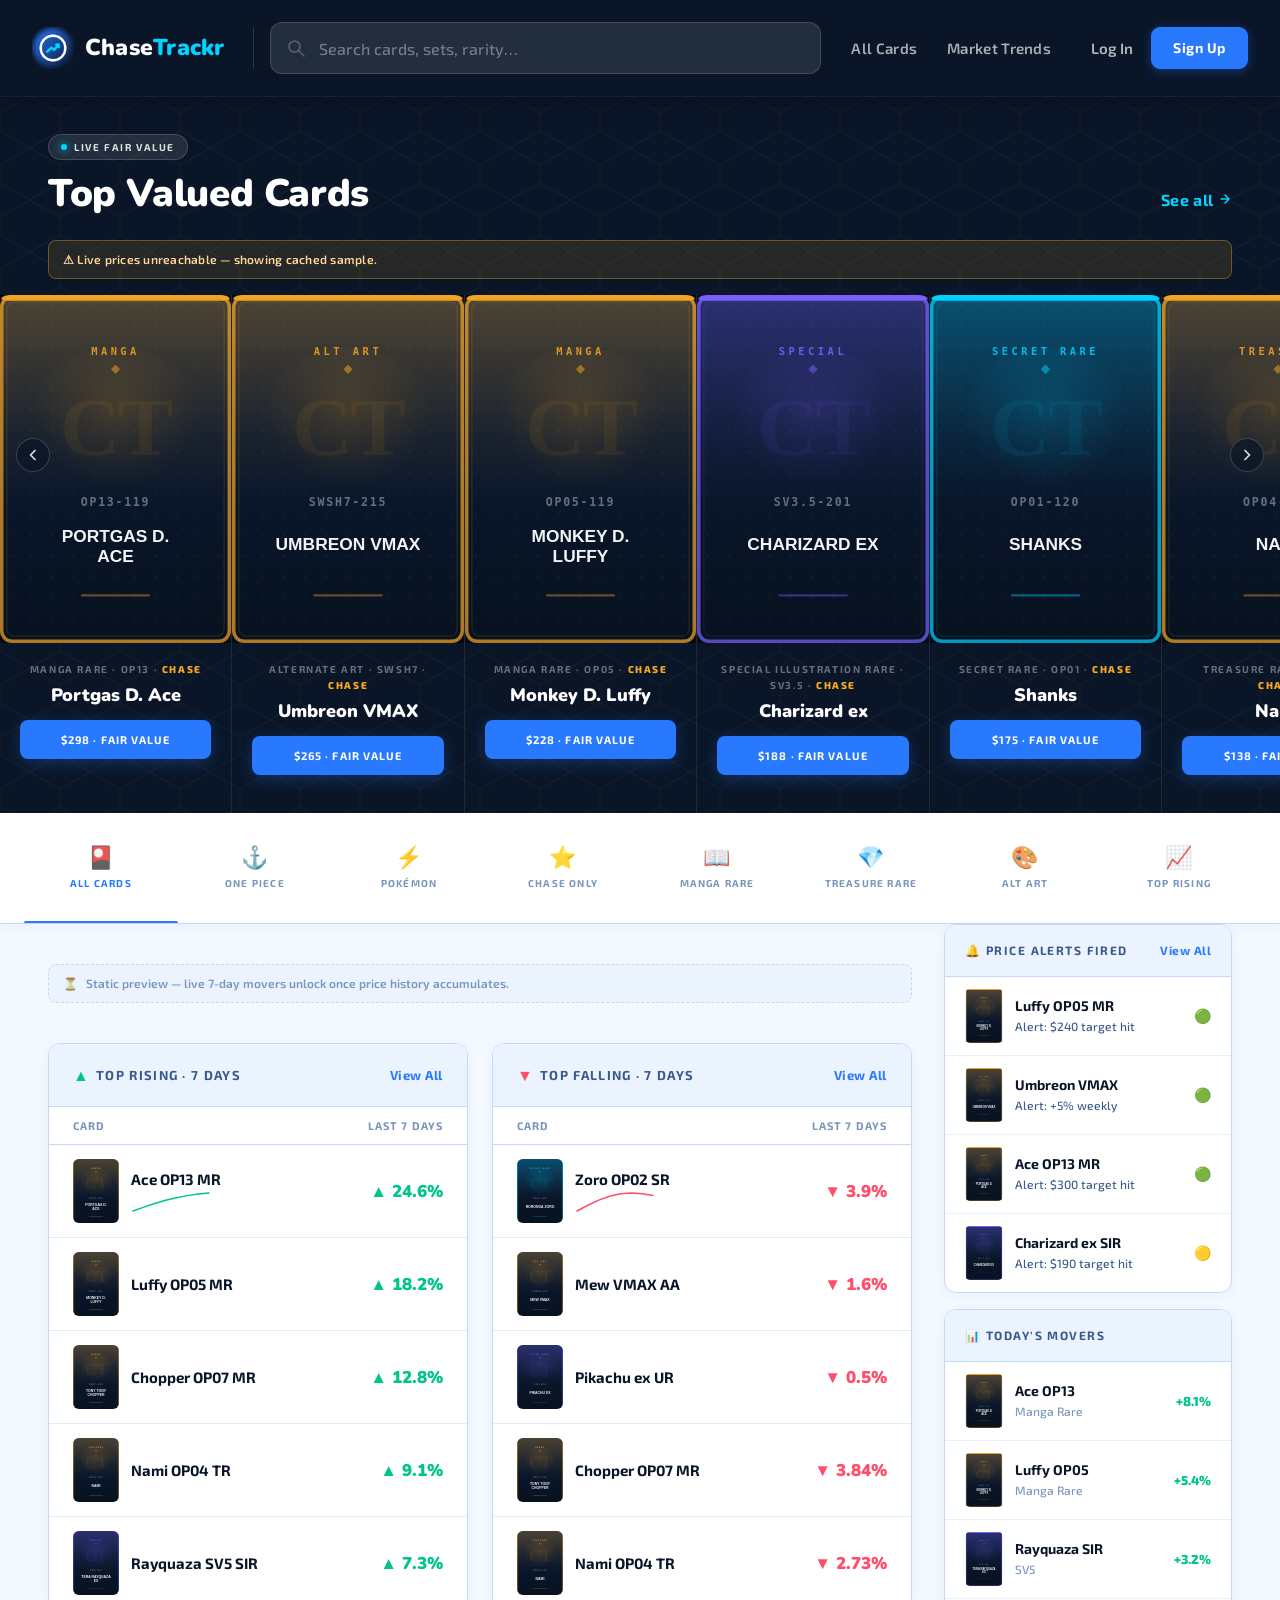
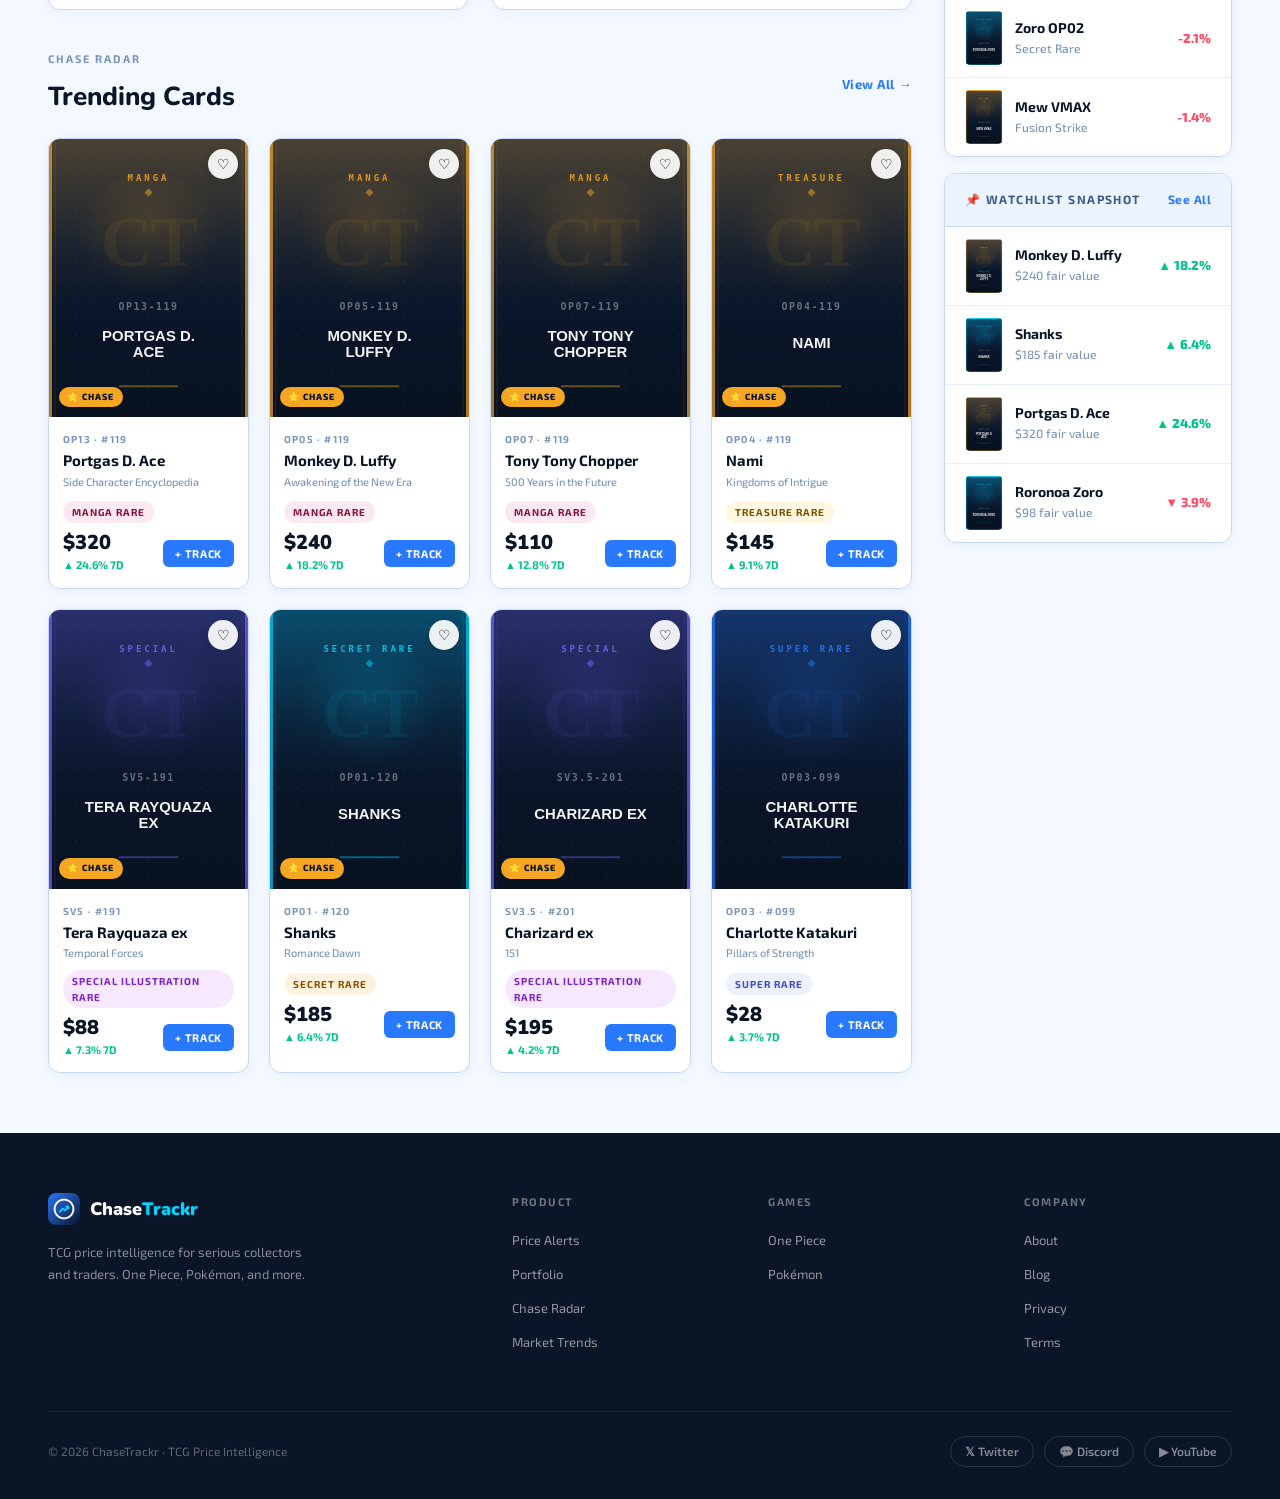
==== commit 70b6b653: "Phase 6 hardening (frontend): placeholder art, cookie auth, legal pages - data/cards.js: IMAGE_MODE " ====
--- a/index.html
+++ b/index.html
@@ -631,8 +631,8 @@
       <ul class="footer-links">
         <li><a href="#">About</a></li>
         <li><a href="#">Blog</a></li>
-        <li><a href="#">Privacy</a></li>
-        <li><a href="#">Terms</a></li>
+        <li><a href="privacy.html">Privacy</a></li>
+        <li><a href="terms.html">Terms</a></li>
       </ul>
     </div>
   </div>
